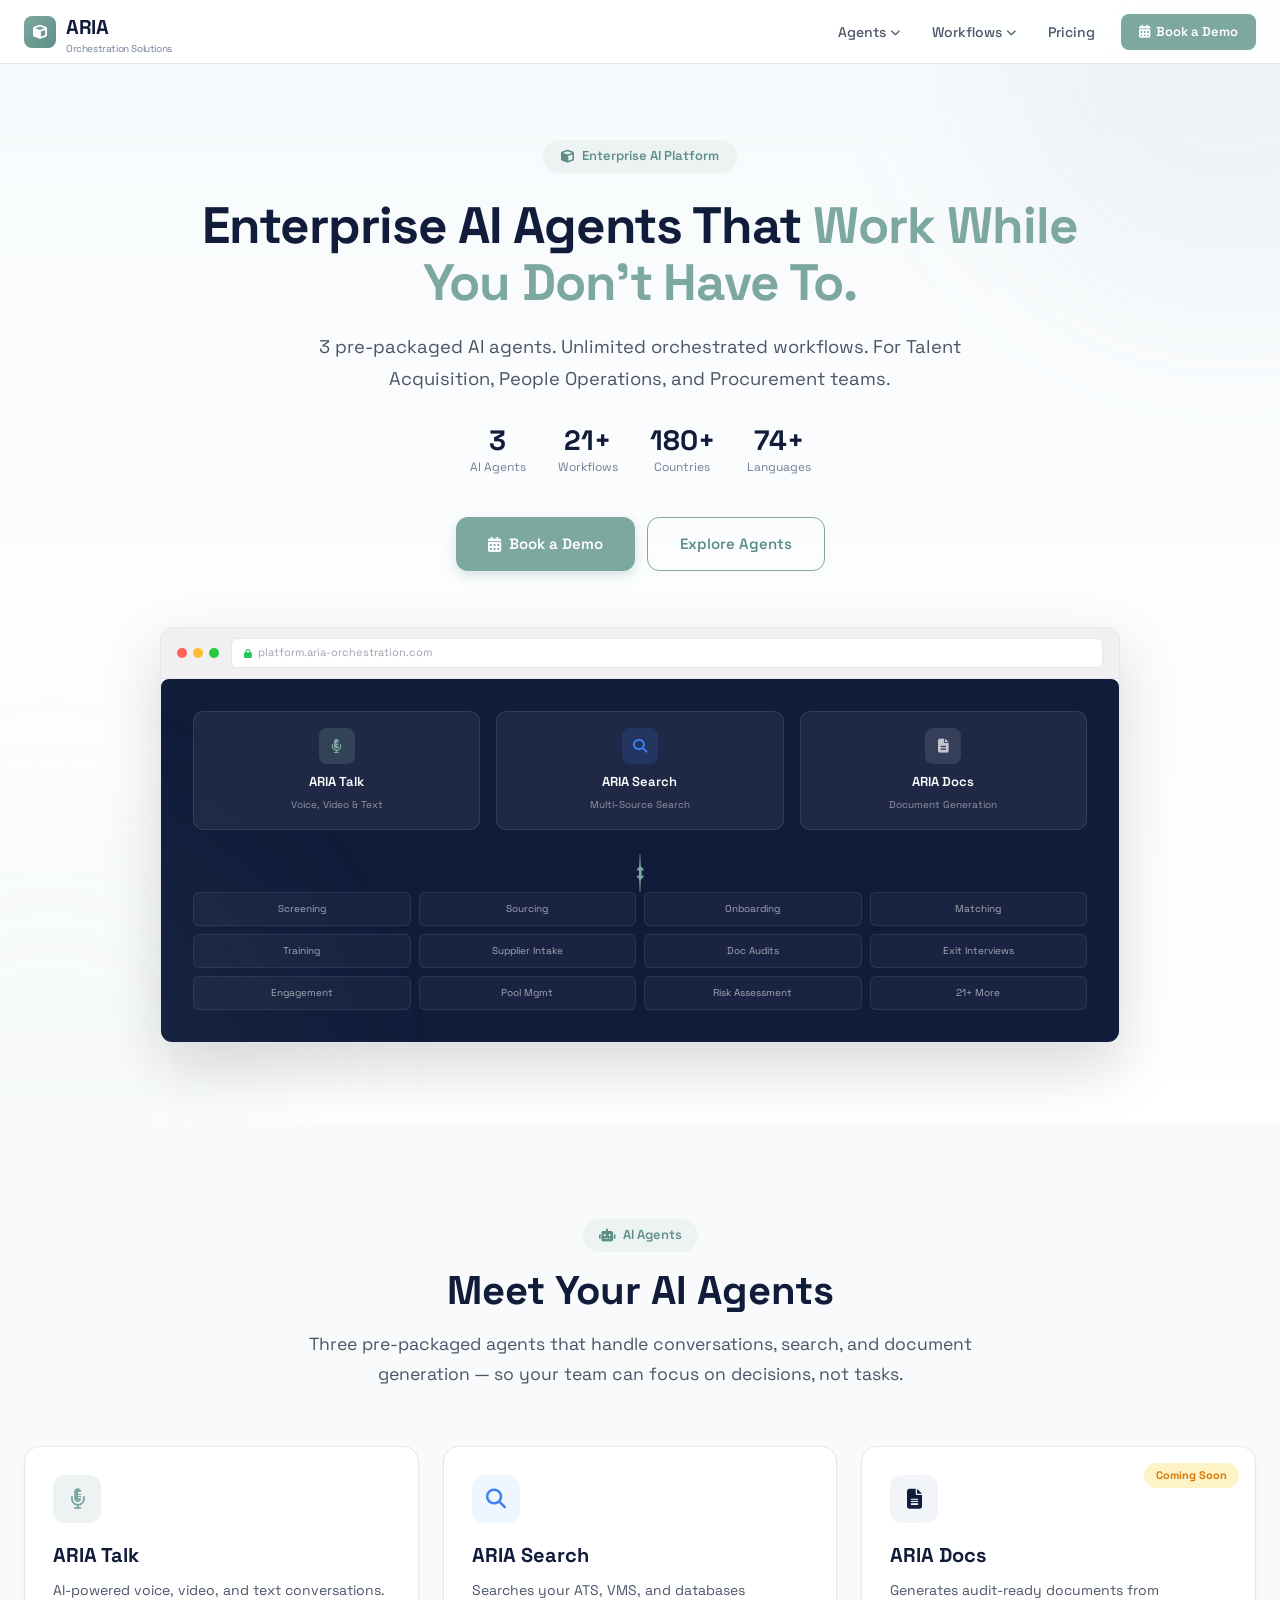
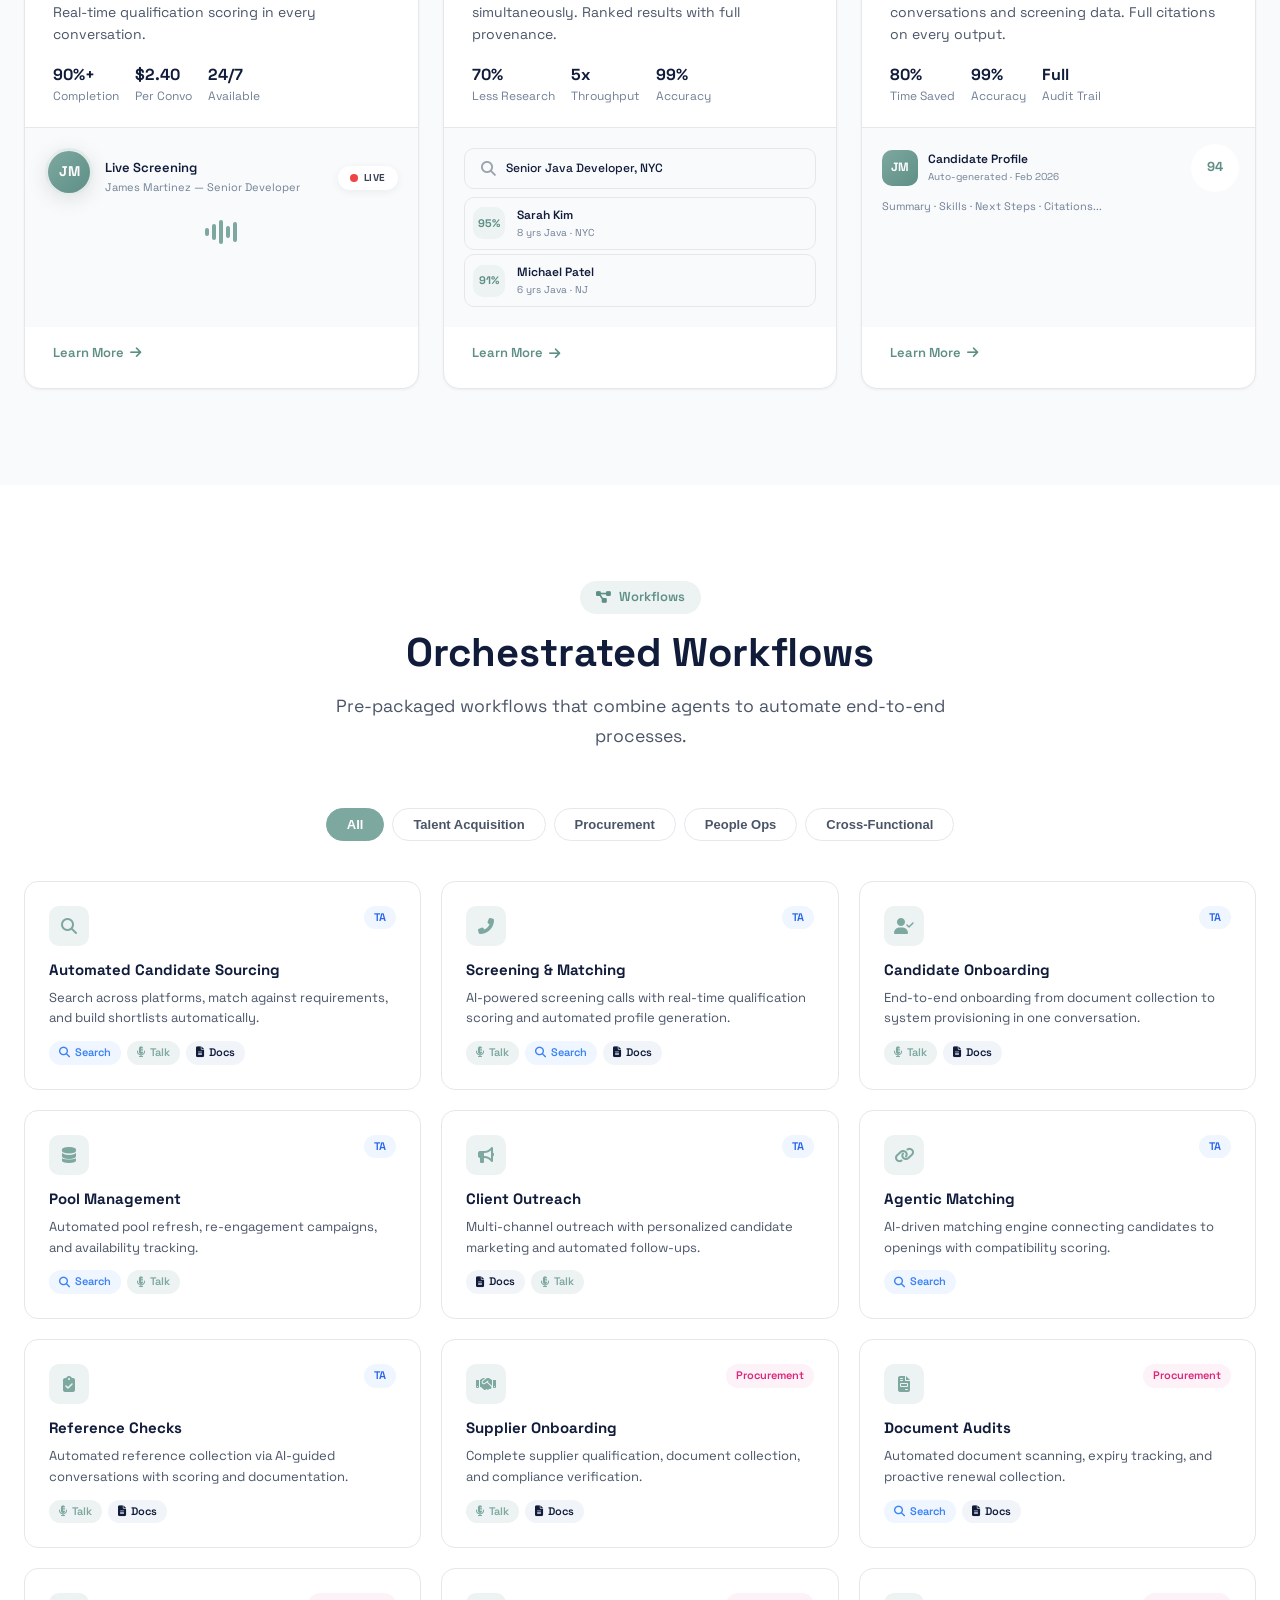
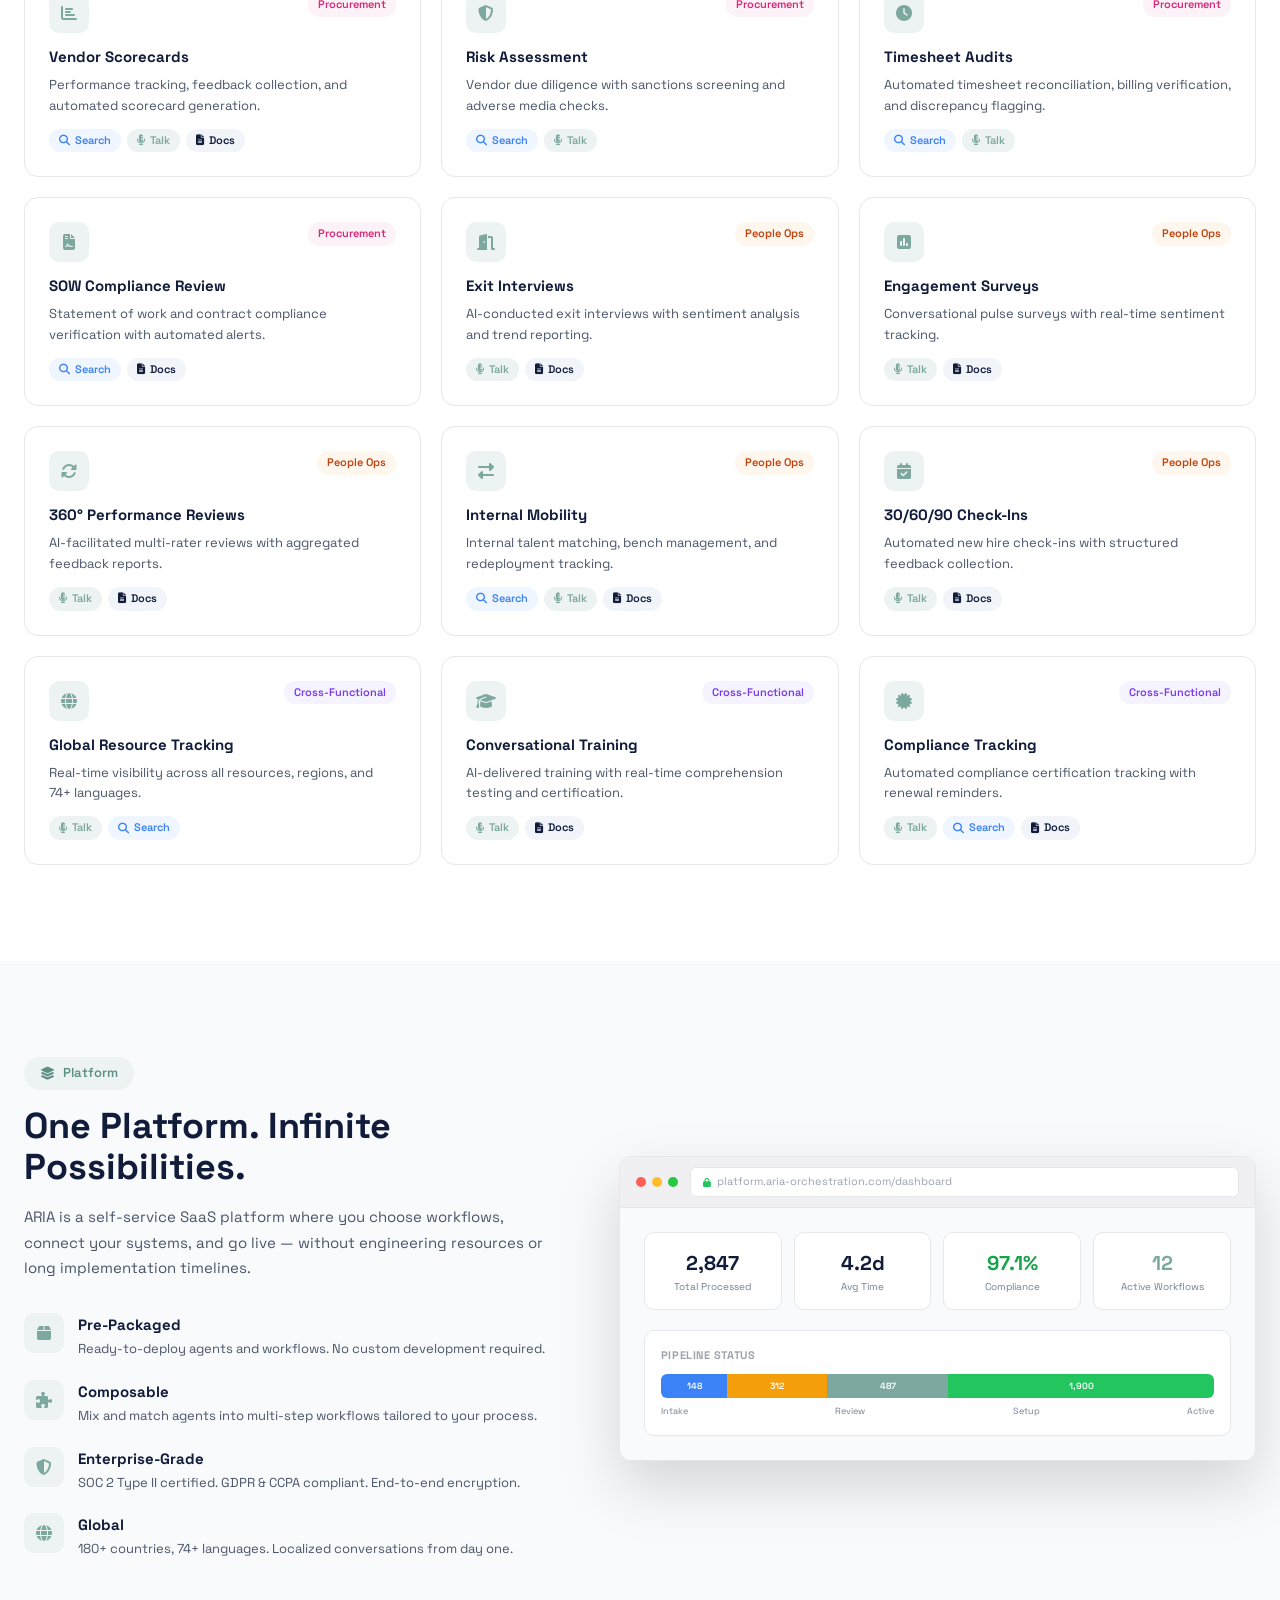
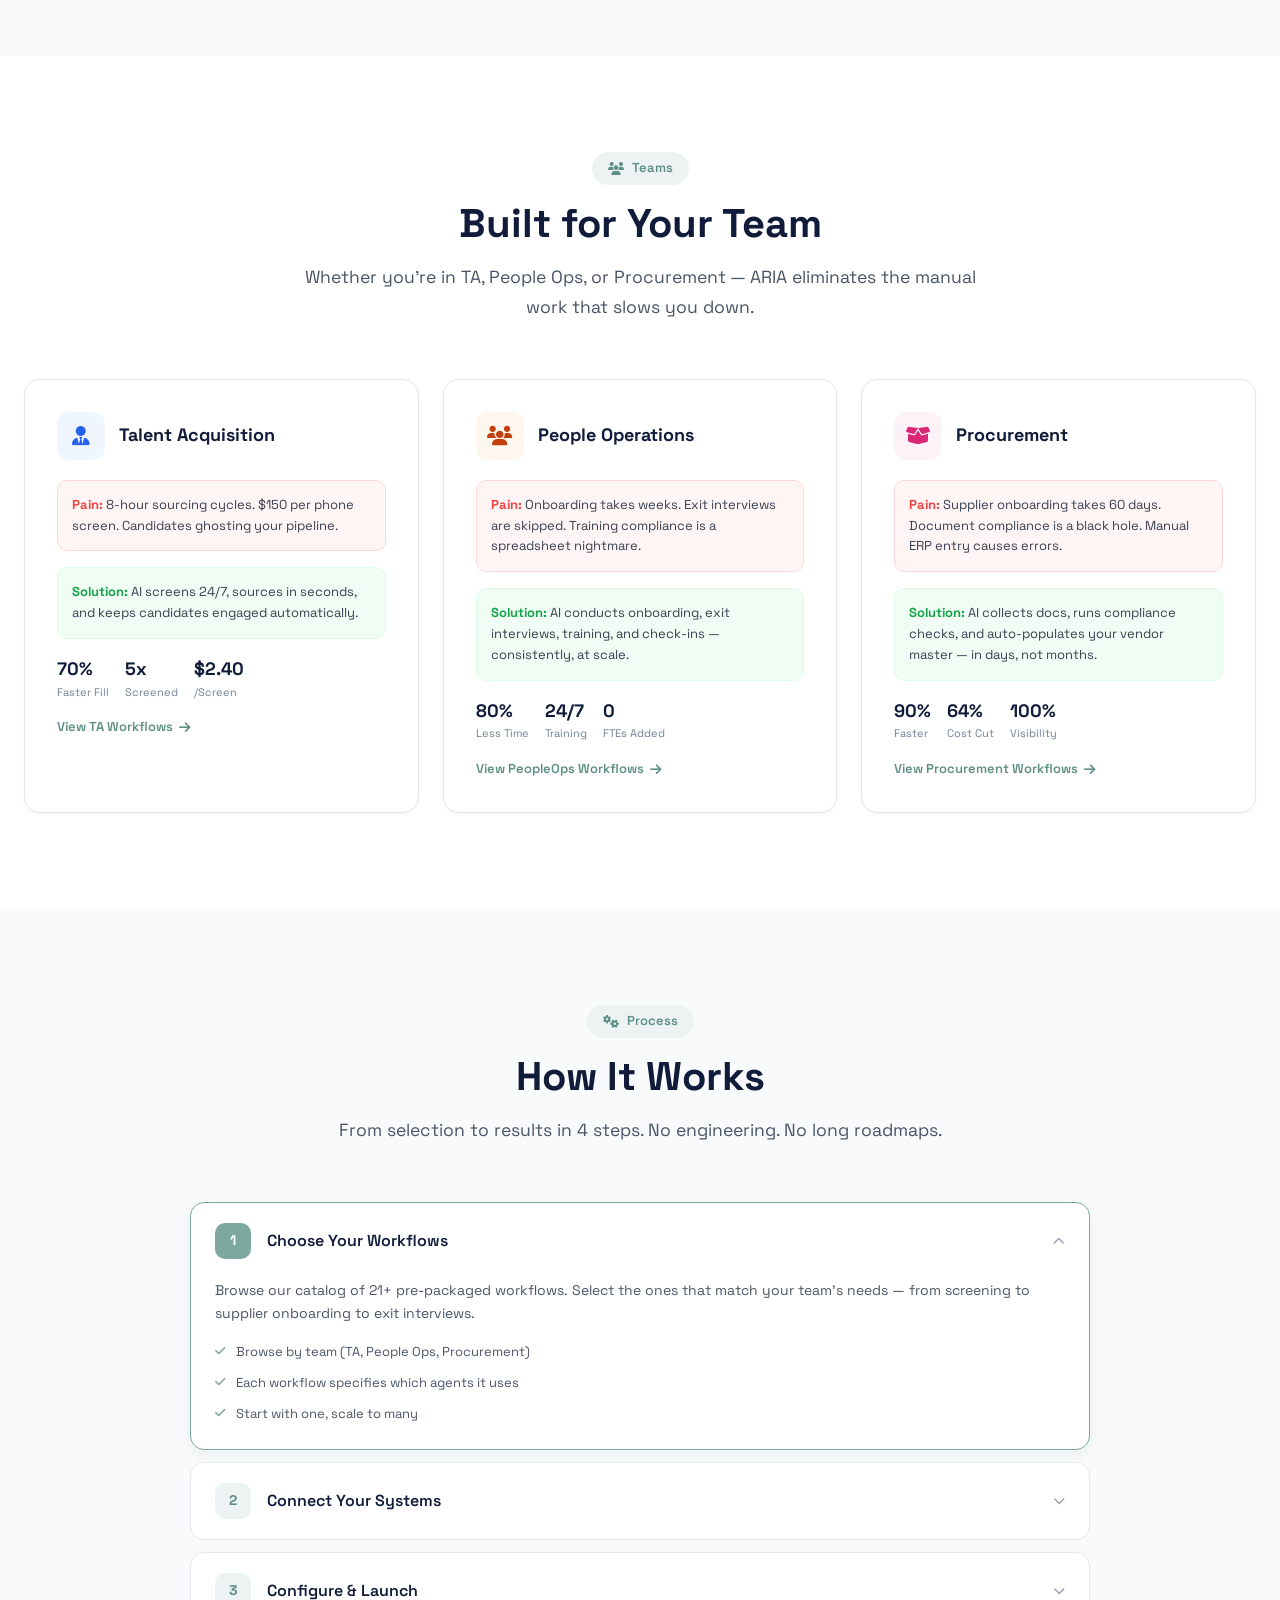
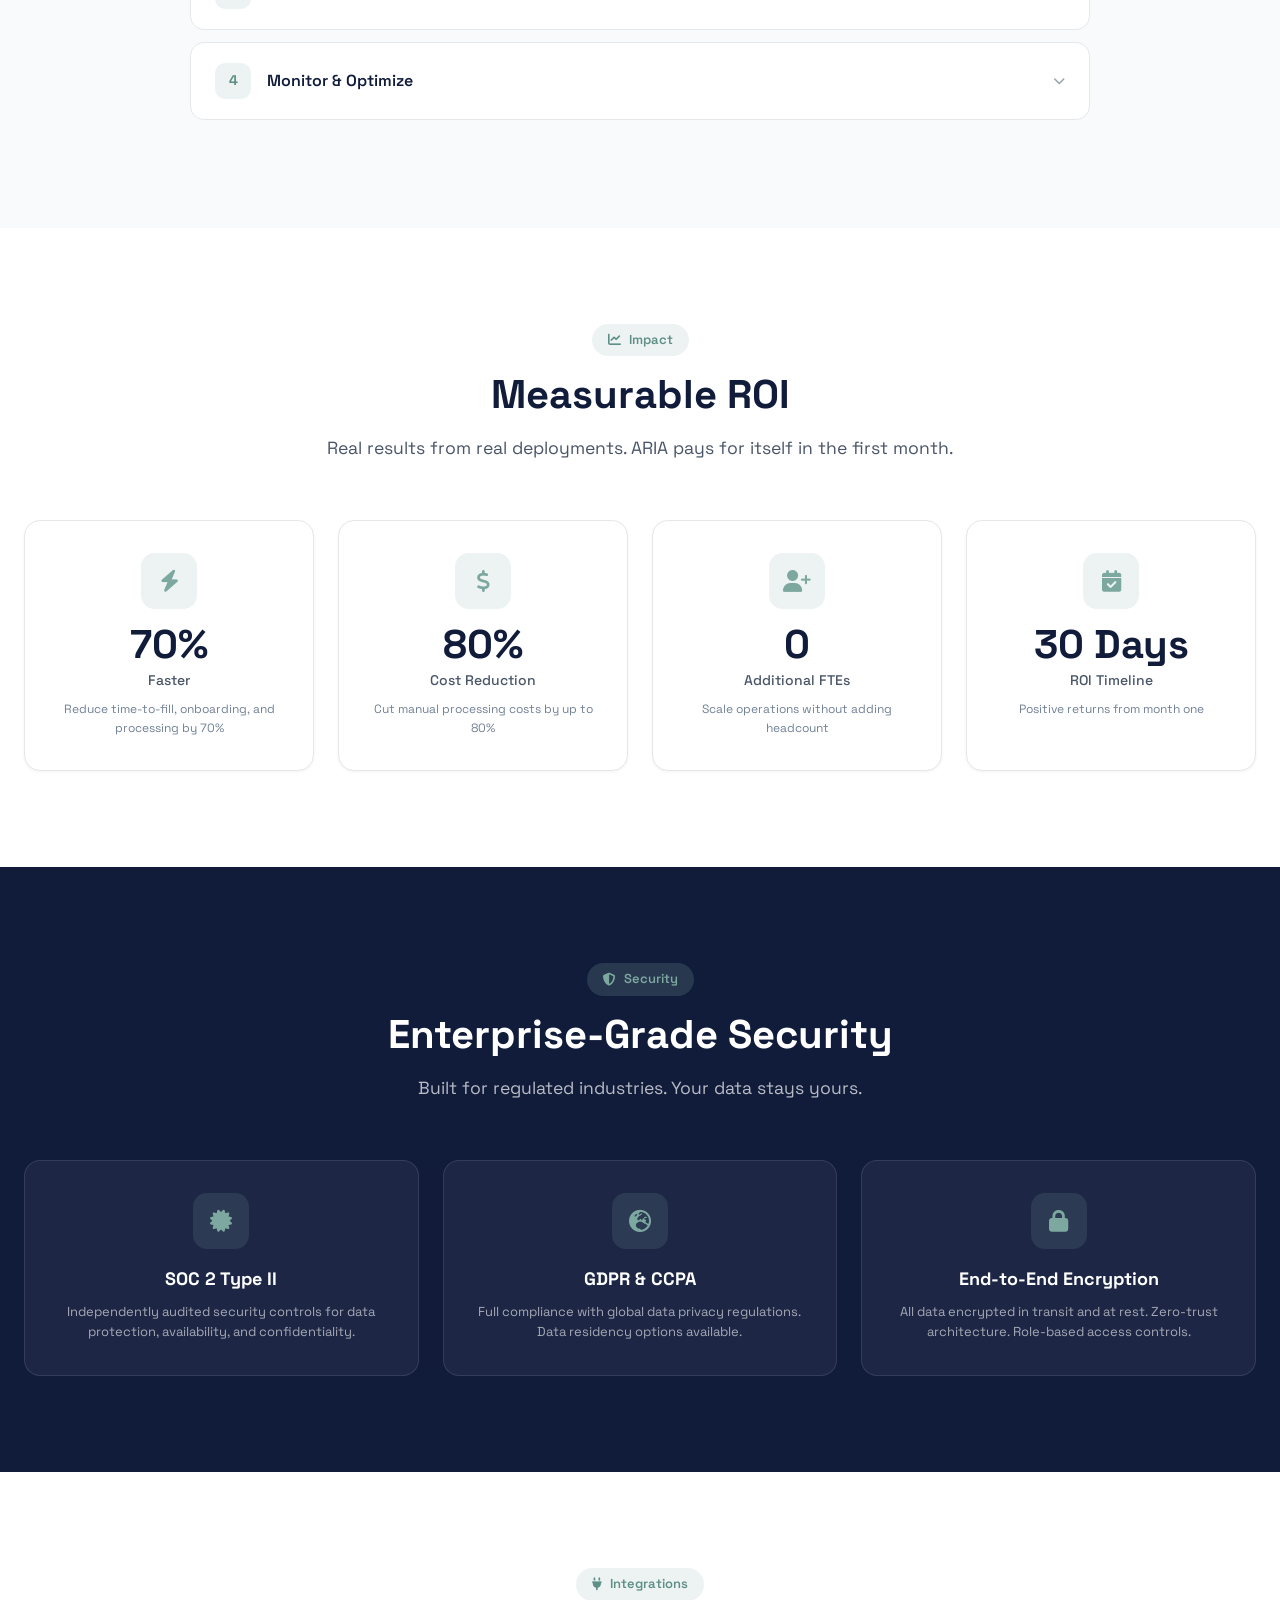
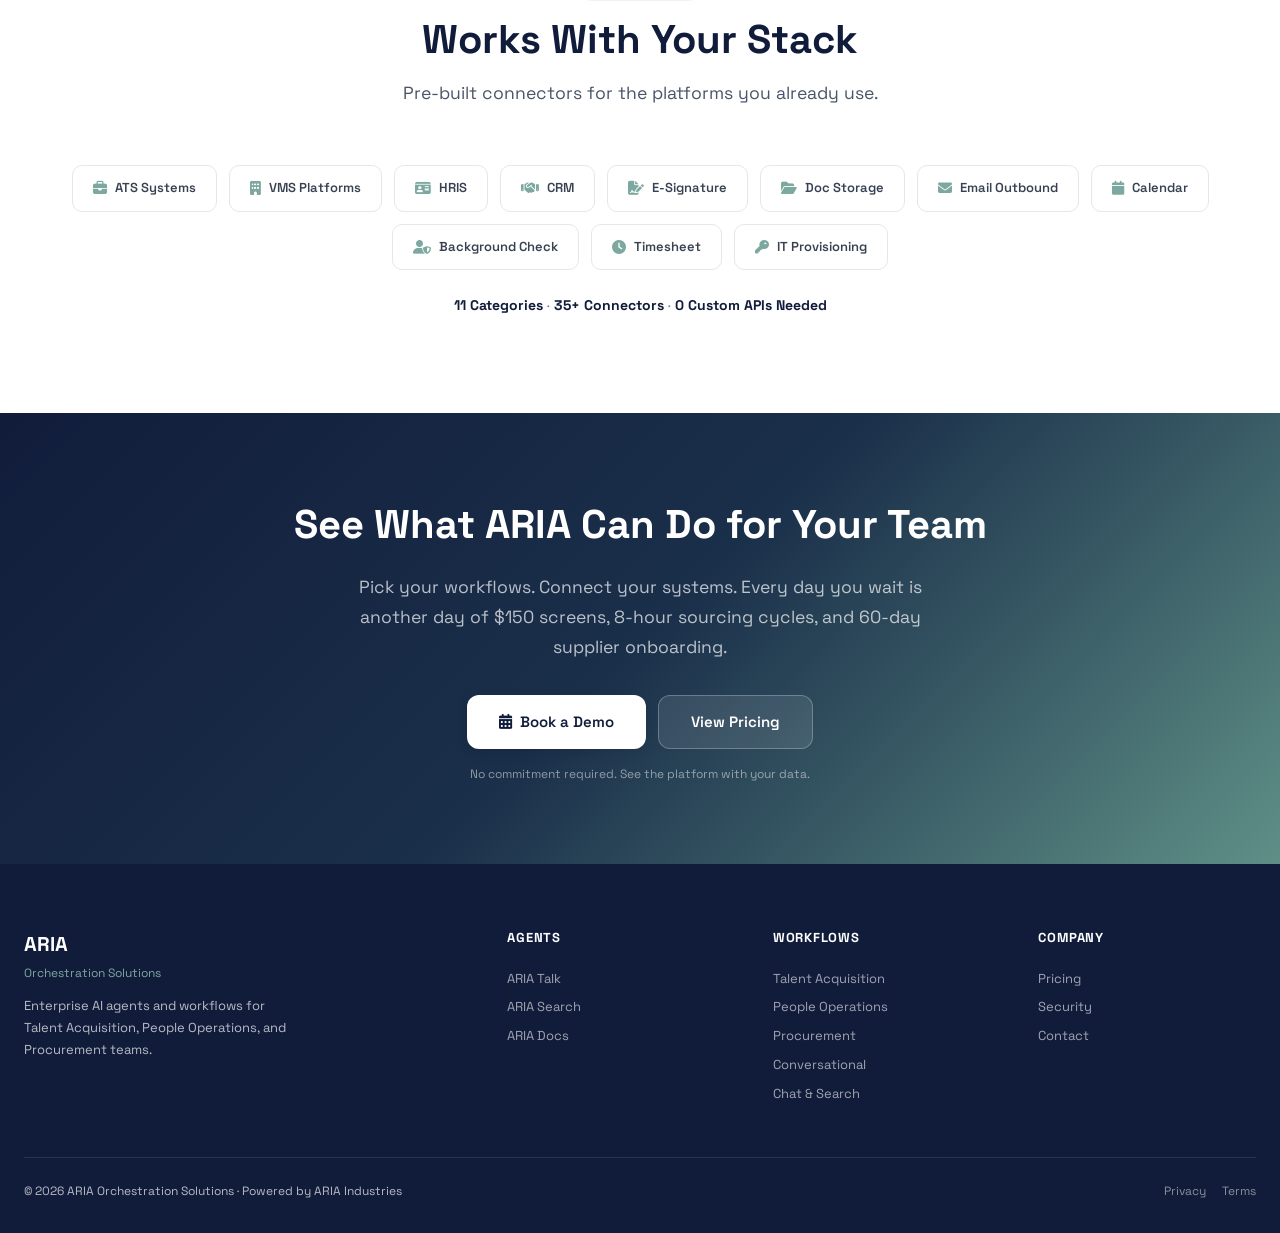
==== index.html @ cc7ac82a "Initial commit: ARIA Orchestration Solutions multi-page landing site 17 pages across main marketing " ====
<!DOCTYPE html>
<html lang="en">
<head>
    <meta charset="UTF-8">
    <meta name="viewport" content="width=device-width, initial-scale=1.0">
    <title>ARIA Orchestration Solutions — Enterprise AI Agents for TA, People Ops & Procurement</title>
    <meta name="description" content="3 pre-packaged AI agents. 21+ orchestrated workflows. For Talent Acquisition, People Operations, and Procurement teams.">
    <link rel="stylesheet" href="css/shared.css">
    <link rel="stylesheet" href="css/marketing.css">
    <link rel="stylesheet" href="https://cdnjs.cloudflare.com/ajax/libs/font-awesome/6.5.1/css/all.min.css">
</head>
<body>

<!-- ============================================================
     NAVIGATION
     ============================================================ -->
<nav class="nav">
    <div class="nav-inner">
        <a href="/" class="nav-brand">
            <div class="nav-brand-icon"><i class="fas fa-cube"></i></div>
            <div>ARIA <span class="nav-brand-sub">Orchestration Solutions</span></div>
        </a>
        <div class="nav-links">
            <div class="nav-dropdown">
                <span class="nav-link">Agents <i class="fas fa-chevron-down chevron"></i></span>
                <div class="dropdown-menu">
                    <div class="dropdown-label">AI Agents</div>
                    <a href="convo/" class="dropdown-item"><i class="fas fa-microphone-alt"></i> ARIA Talk</a>
                    <a href="agents/chat-search.html" class="dropdown-item"><i class="fas fa-search"></i> ARIA Search</a>
                    <a href="agents/document-generation.html" class="dropdown-item"><i class="fas fa-file-alt"></i> ARIA Docs <span class="dropdown-badge coming-soon">Coming Soon</span></a>
                </div>
            </div>
            <div class="nav-dropdown">
                <span class="nav-link">Workflows <i class="fas fa-chevron-down chevron"></i></span>
                <div class="dropdown-menu">
                    <div class="dropdown-label">By Agent</div>
                    <a href="workflows/conversational.html" class="dropdown-item"><i class="fas fa-comments"></i> Conversational</a>
                    <a href="workflows/chat-search.html" class="dropdown-item"><i class="fas fa-search"></i> Chat & Search</a>
                    <div class="dropdown-divider"></div>
                    <div class="dropdown-label">By Team</div>
                    <a href="workflows/talent-acquisition.html" class="dropdown-item"><i class="fas fa-user-tie"></i> Talent Acquisition</a>
                    <a href="workflows/people-operations.html" class="dropdown-item"><i class="fas fa-users"></i> People Operations</a>
                    <a href="workflows/procurement.html" class="dropdown-item"><i class="fas fa-box-open"></i> Procurement</a>
                </div>
            </div>
            <a href="pricing.html" class="nav-link">Pricing</a>
            <a href="#" class="nav-cta"><i class="fas fa-calendar-alt"></i> Book a Demo</a>
        </div>
        <button class="nav-mobile"><i class="fas fa-bars"></i></button>
    </div>
</nav>

<!-- ============================================================
     HERO
     ============================================================ -->
<section class="hero">
    <div class="container">
        <div class="hero-inner fade-in-up">
            <div class="hero-tag"><i class="fas fa-cube"></i> Enterprise AI Platform</div>
            <h1>Enterprise AI Agents That <span class="accent">Work While You Don't Have To.</span></h1>
            <p class="subtitle">3 pre-packaged AI agents. Unlimited orchestrated workflows. For Talent Acquisition, People Operations, and Procurement teams.</p>
            <div class="hero-stats">
                <div class="hero-stat">
                    <div class="hero-stat-val" data-counter data-target="3">3</div>
                    <div class="hero-stat-label">AI Agents</div>
                </div>
                <div class="hero-stat">
                    <div class="hero-stat-val" data-counter data-target="21" data-suffix="+">21+</div>
                    <div class="hero-stat-label">Workflows</div>
                </div>
                <div class="hero-stat">
                    <div class="hero-stat-val" data-counter data-target="180" data-suffix="+">180+</div>
                    <div class="hero-stat-label">Countries</div>
                </div>
                <div class="hero-stat">
                    <div class="hero-stat-val" data-counter data-target="74" data-suffix="+">74+</div>
                    <div class="hero-stat-label">Languages</div>
                </div>
            </div>
            <div class="hero-cta">
                <a href="#" class="btn btn-primary btn-lg"><i class="fas fa-calendar-alt"></i> Book a Demo</a>
                <a href="#agents" class="btn btn-outline btn-lg">Explore Agents</a>
            </div>
        </div>
        <div class="hero-visual fade-in-up delay-2">
            <div class="browser-chrome">
                <div class="browser-bar">
                    <div class="browser-dots"><span></span><span></span><span></span></div>
                    <div class="browser-url"><i class="fas fa-lock"></i> platform.aria-orchestration.com</div>
                </div>
                <div class="browser-body">
                    <div class="arch-diagram">
                        <div class="arch-agents">
                            <div class="arch-agent">
                                <div class="arch-agent-icon" style="background:rgba(125,168,160,0.2);color:var(--aria-green)"><i class="fas fa-microphone-alt"></i></div>
                                <h4>ARIA Talk</h4>
                                <p>Voice, Video & Text</p>
                            </div>
                            <div class="arch-agent">
                                <div class="arch-agent-icon" style="background:rgba(59,130,246,0.15);color:#3B82F6"><i class="fas fa-search"></i></div>
                                <h4>ARIA Search</h4>
                                <p>Multi-Source Search</p>
                            </div>
                            <div class="arch-agent">
                                <div class="arch-agent-icon" style="background:rgba(255,255,255,0.1);color:rgba(255,255,255,0.7)"><i class="fas fa-file-alt"></i></div>
                                <h4>ARIA Docs</h4>
                                <p>Document Generation</p>
                            </div>
                        </div>
                        <div class="arch-connector"><i class="fas fa-arrows-alt-v"></i></div>
                        <div class="arch-workflows">
                            <div class="arch-wf">Screening</div>
                            <div class="arch-wf">Sourcing</div>
                            <div class="arch-wf">Onboarding</div>
                            <div class="arch-wf">Matching</div>
                            <div class="arch-wf">Training</div>
                            <div class="arch-wf">Supplier Intake</div>
                            <div class="arch-wf">Doc Audits</div>
                            <div class="arch-wf">Exit Interviews</div>
                            <div class="arch-wf">Engagement</div>
                            <div class="arch-wf">Pool Mgmt</div>
                            <div class="arch-wf">Risk Assessment</div>
                            <div class="arch-wf">21+ More</div>
                        </div>
                    </div>
                </div>
            </div>
        </div>
    </div>
</section>

<!-- ============================================================
     THREE AGENT CARDS
     ============================================================ -->
<section id="agents" class="section section-gray">
    <div class="container">
        <div class="section-header fade-in-up">
            <div class="section-tag"><i class="fas fa-robot"></i> AI Agents</div>
            <h2 class="section-title">Meet Your AI Agents</h2>
            <p class="section-subtitle">Three pre-packaged agents that handle conversations, search, and document generation — so your team can focus on decisions, not tasks.</p>
        </div>
        <div class="grid-3">
            <!-- ARIA Talk -->
            <div class="agent-card fade-in-up delay-1">
                <div class="agent-card-header">
                    <div class="agent-card-icon" style="background:var(--agent-talk-bg);color:var(--agent-talk)"><i class="fas fa-microphone-alt"></i></div>
                    <h3>ARIA Talk</h3>
                    <p>AI-powered voice, video, and text conversations. Real-time qualification scoring in every conversation.</p>
                    <div class="agent-card-metrics">
                        <div class="agent-metric"><strong>90%+</strong> Completion</div>
                        <div class="agent-metric"><strong>$2.40</strong> Per Convo</div>
                        <div class="agent-metric"><strong>24/7</strong> Available</div>
                    </div>
                </div>
                <div class="agent-card-mockup">
                    <div style="display:flex;align-items:center;gap:12px;margin-bottom:12px">
                        <div class="avatar-circle" style="width:48px;height:48px;font-size:14px">JM</div>
                        <div>
                            <div style="font-size:13px;font-weight:600;color:var(--aria-navy)">Live Screening</div>
                            <div style="font-size:11px;color:var(--gray-500)">James Martinez — Senior Developer</div>
                        </div>
                        <div class="recording-badge" style="position:static;margin-left:auto"><span class="rec-dot"></span> LIVE</div>
                    </div>
                    <div class="waveform" style="justify-content:center">
                        <div class="wave-bar"></div><div class="wave-bar"></div><div class="wave-bar"></div><div class="wave-bar"></div><div class="wave-bar"></div>
                    </div>
                </div>
                <a href="convo/" class="card-link">Learn More <i class="fas fa-arrow-right"></i></a>
            </div>
            <!-- ARIA Search -->
            <div class="agent-card fade-in-up delay-2">
                <div class="agent-card-header">
                    <div class="agent-card-icon" style="background:var(--agent-search-bg);color:var(--agent-search)"><i class="fas fa-search"></i></div>
                    <h3>ARIA Search</h3>
                    <p>Searches your ATS, VMS, and databases simultaneously. Ranked results with full provenance.</p>
                    <div class="agent-card-metrics">
                        <div class="agent-metric"><strong>70%</strong> Less Research</div>
                        <div class="agent-metric"><strong>5x</strong> Throughput</div>
                        <div class="agent-metric"><strong>99%</strong> Accuracy</div>
                    </div>
                </div>
                <div class="agent-card-mockup">
                    <div class="search-bar-mock" style="margin-bottom:8px">
                        <i class="fas fa-search"></i>
                        <span class="query" style="font-size:12px">Senior Java Developer, NYC</span>
                    </div>
                    <div class="search-result" style="padding:8px;margin-bottom:4px">
                        <div class="search-score" style="width:32px;height:32px;min-width:32px;font-size:11px">95%</div>
                        <div><div style="font-size:12px;font-weight:600;color:var(--aria-navy)">Sarah Kim</div><div style="font-size:10px;color:var(--gray-500)">8 yrs Java · NYC</div></div>
                    </div>
                    <div class="search-result" style="padding:8px;margin-bottom:0">
                        <div class="search-score" style="width:32px;height:32px;min-width:32px;font-size:11px">91%</div>
                        <div><div style="font-size:12px;font-weight:600;color:var(--aria-navy)">Michael Patel</div><div style="font-size:10px;color:var(--gray-500)">6 yrs Java · NJ</div></div>
                    </div>
                </div>
                <a href="agents/chat-search.html" class="card-link">Learn More <i class="fas fa-arrow-right"></i></a>
            </div>
            <!-- ARIA Docs -->
            <div class="agent-card fade-in-up delay-3">
                <span class="coming-soon-badge">Coming Soon</span>
                <div class="agent-card-header">
                    <div class="agent-card-icon" style="background:var(--agent-docs-bg);color:var(--agent-docs)"><i class="fas fa-file-alt"></i></div>
                    <h3>ARIA Docs</h3>
                    <p>Generates audit-ready documents from conversations and screening data. Full citations on every output.</p>
                    <div class="agent-card-metrics">
                        <div class="agent-metric"><strong>80%</strong> Time Saved</div>
                        <div class="agent-metric"><strong>99%</strong> Accuracy</div>
                        <div class="agent-metric"><strong>Full</strong> Audit Trail</div>
                    </div>
                </div>
                <div class="agent-card-mockup">
                    <div style="display:flex;align-items:center;gap:10px;margin-bottom:10px">
                        <div class="doc-avatar" style="width:36px;height:36px;font-size:12px">JM</div>
                        <div>
                            <div style="font-size:12px;font-weight:600;color:var(--aria-navy)">Candidate Profile</div>
                            <div style="font-size:10px;color:var(--gray-500)">Auto-generated · Feb 2026</div>
                        </div>
                        <div class="doc-score-circle" style="width:40px;height:40px;font-size:13px;margin-left:auto"><span>94</span></div>
                    </div>
                    <div style="font-size:11px;color:var(--gray-500);line-height:1.6">Summary · Skills · Next Steps · Citations...</div>
                </div>
                <a href="agents/document-generation.html" class="card-link">Learn More <i class="fas fa-arrow-right"></i></a>
            </div>
        </div>
    </div>
</section>

<!-- ============================================================
     WORKFLOW SHOWCASE
     ============================================================ -->
<section class="section">
    <div class="container">
        <div class="section-header fade-in-up">
            <div class="section-tag"><i class="fas fa-project-diagram"></i> Workflows</div>
            <h2 class="section-title">Orchestrated Workflows</h2>
            <p class="section-subtitle">Pre-packaged workflows that combine agents to automate end-to-end processes.</p>
        </div>
        <div class="workflow-tabs fade-in-up">
            <button class="workflow-tab active" data-filter="all">All</button>
            <button class="workflow-tab" data-filter="ta">Talent Acquisition</button>
            <button class="workflow-tab" data-filter="procurement">Procurement</button>
            <button class="workflow-tab" data-filter="peopleops">People Ops</button>
            <button class="workflow-tab" data-filter="cross">Cross-Functional</button>
        </div>
        <div class="workflow-grid">
            <div class="workflow-card fade-in-up" data-team="ta"><div class="workflow-card-top"><div class="workflow-card-icon"><i class="fas fa-search"></i></div><span class="team-badge ta">TA</span></div><h4>Automated Candidate Sourcing</h4><p>Search across platforms, match against requirements, and build shortlists automatically.</p><div class="agent-pills"><span class="agent-pill search"><i class="fas fa-search"></i> Search</span><span class="agent-pill talk"><i class="fas fa-microphone-alt"></i> Talk</span><span class="agent-pill docs"><i class="fas fa-file-alt"></i> Docs</span></div></div>
            <div class="workflow-card fade-in-up" data-team="ta"><div class="workflow-card-top"><div class="workflow-card-icon"><i class="fas fa-phone-alt"></i></div><span class="team-badge ta">TA</span></div><h4>Screening & Matching</h4><p>AI-powered screening calls with real-time qualification scoring and automated profile generation.</p><div class="agent-pills"><span class="agent-pill talk"><i class="fas fa-microphone-alt"></i> Talk</span><span class="agent-pill search"><i class="fas fa-search"></i> Search</span><span class="agent-pill docs"><i class="fas fa-file-alt"></i> Docs</span></div></div>
            <div class="workflow-card fade-in-up" data-team="ta"><div class="workflow-card-top"><div class="workflow-card-icon"><i class="fas fa-user-check"></i></div><span class="team-badge ta">TA</span></div><h4>Candidate Onboarding</h4><p>End-to-end onboarding from document collection to system provisioning in one conversation.</p><div class="agent-pills"><span class="agent-pill talk"><i class="fas fa-microphone-alt"></i> Talk</span><span class="agent-pill docs"><i class="fas fa-file-alt"></i> Docs</span></div></div>
            <div class="workflow-card fade-in-up" data-team="ta"><div class="workflow-card-top"><div class="workflow-card-icon"><i class="fas fa-database"></i></div><span class="team-badge ta">TA</span></div><h4>Pool Management</h4><p>Automated pool refresh, re-engagement campaigns, and availability tracking.</p><div class="agent-pills"><span class="agent-pill search"><i class="fas fa-search"></i> Search</span><span class="agent-pill talk"><i class="fas fa-microphone-alt"></i> Talk</span></div></div>
            <div class="workflow-card fade-in-up" data-team="ta"><div class="workflow-card-top"><div class="workflow-card-icon"><i class="fas fa-bullhorn"></i></div><span class="team-badge ta">TA</span></div><h4>Client Outreach</h4><p>Multi-channel outreach with personalized candidate marketing and automated follow-ups.</p><div class="agent-pills"><span class="agent-pill docs"><i class="fas fa-file-alt"></i> Docs</span><span class="agent-pill talk"><i class="fas fa-microphone-alt"></i> Talk</span></div></div>
            <div class="workflow-card fade-in-up" data-team="ta"><div class="workflow-card-top"><div class="workflow-card-icon"><i class="fas fa-link"></i></div><span class="team-badge ta">TA</span></div><h4>Agentic Matching</h4><p>AI-driven matching engine connecting candidates to openings with compatibility scoring.</p><div class="agent-pills"><span class="agent-pill search"><i class="fas fa-search"></i> Search</span></div></div>
            <div class="workflow-card fade-in-up" data-team="ta"><div class="workflow-card-top"><div class="workflow-card-icon"><i class="fas fa-clipboard-check"></i></div><span class="team-badge ta">TA</span></div><h4>Reference Checks</h4><p>Automated reference collection via AI-guided conversations with scoring and documentation.</p><div class="agent-pills"><span class="agent-pill talk"><i class="fas fa-microphone-alt"></i> Talk</span><span class="agent-pill docs"><i class="fas fa-file-alt"></i> Docs</span></div></div>
            <div class="workflow-card fade-in-up" data-team="procurement"><div class="workflow-card-top"><div class="workflow-card-icon"><i class="fas fa-handshake"></i></div><span class="team-badge procurement">Procurement</span></div><h4>Supplier Onboarding</h4><p>Complete supplier qualification, document collection, and compliance verification.</p><div class="agent-pills"><span class="agent-pill talk"><i class="fas fa-microphone-alt"></i> Talk</span><span class="agent-pill docs"><i class="fas fa-file-alt"></i> Docs</span></div></div>
            <div class="workflow-card fade-in-up" data-team="procurement"><div class="workflow-card-top"><div class="workflow-card-icon"><i class="fas fa-file-invoice"></i></div><span class="team-badge procurement">Procurement</span></div><h4>Document Audits</h4><p>Automated document scanning, expiry tracking, and proactive renewal collection.</p><div class="agent-pills"><span class="agent-pill search"><i class="fas fa-search"></i> Search</span><span class="agent-pill docs"><i class="fas fa-file-alt"></i> Docs</span></div></div>
            <div class="workflow-card fade-in-up" data-team="procurement"><div class="workflow-card-top"><div class="workflow-card-icon"><i class="fas fa-chart-bar"></i></div><span class="team-badge procurement">Procurement</span></div><h4>Vendor Scorecards</h4><p>Performance tracking, feedback collection, and automated scorecard generation.</p><div class="agent-pills"><span class="agent-pill search"><i class="fas fa-search"></i> Search</span><span class="agent-pill talk"><i class="fas fa-microphone-alt"></i> Talk</span><span class="agent-pill docs"><i class="fas fa-file-alt"></i> Docs</span></div></div>
            <div class="workflow-card fade-in-up" data-team="procurement"><div class="workflow-card-top"><div class="workflow-card-icon"><i class="fas fa-shield-alt"></i></div><span class="team-badge procurement">Procurement</span></div><h4>Risk Assessment</h4><p>Vendor due diligence with sanctions screening and adverse media checks.</p><div class="agent-pills"><span class="agent-pill search"><i class="fas fa-search"></i> Search</span><span class="agent-pill talk"><i class="fas fa-microphone-alt"></i> Talk</span></div></div>
            <div class="workflow-card fade-in-up" data-team="procurement"><div class="workflow-card-top"><div class="workflow-card-icon"><i class="fas fa-clock"></i></div><span class="team-badge procurement">Procurement</span></div><h4>Timesheet Audits</h4><p>Automated timesheet reconciliation, billing verification, and discrepancy flagging.</p><div class="agent-pills"><span class="agent-pill search"><i class="fas fa-search"></i> Search</span><span class="agent-pill talk"><i class="fas fa-microphone-alt"></i> Talk</span></div></div>
            <div class="workflow-card fade-in-up" data-team="procurement"><div class="workflow-card-top"><div class="workflow-card-icon"><i class="fas fa-file-contract"></i></div><span class="team-badge procurement">Procurement</span></div><h4>SOW Compliance Review</h4><p>Statement of work and contract compliance verification with automated alerts.</p><div class="agent-pills"><span class="agent-pill search"><i class="fas fa-search"></i> Search</span><span class="agent-pill docs"><i class="fas fa-file-alt"></i> Docs</span></div></div>
            <div class="workflow-card fade-in-up" data-team="peopleops"><div class="workflow-card-top"><div class="workflow-card-icon"><i class="fas fa-door-open"></i></div><span class="team-badge peopleops">People Ops</span></div><h4>Exit Interviews</h4><p>AI-conducted exit interviews with sentiment analysis and trend reporting.</p><div class="agent-pills"><span class="agent-pill talk"><i class="fas fa-microphone-alt"></i> Talk</span><span class="agent-pill docs"><i class="fas fa-file-alt"></i> Docs</span></div></div>
            <div class="workflow-card fade-in-up" data-team="peopleops"><div class="workflow-card-top"><div class="workflow-card-icon"><i class="fas fa-poll"></i></div><span class="team-badge peopleops">People Ops</span></div><h4>Engagement Surveys</h4><p>Conversational pulse surveys with real-time sentiment tracking.</p><div class="agent-pills"><span class="agent-pill talk"><i class="fas fa-microphone-alt"></i> Talk</span><span class="agent-pill docs"><i class="fas fa-file-alt"></i> Docs</span></div></div>
            <div class="workflow-card fade-in-up" data-team="peopleops"><div class="workflow-card-top"><div class="workflow-card-icon"><i class="fas fa-sync-alt"></i></div><span class="team-badge peopleops">People Ops</span></div><h4>360° Performance Reviews</h4><p>AI-facilitated multi-rater reviews with aggregated feedback reports.</p><div class="agent-pills"><span class="agent-pill talk"><i class="fas fa-microphone-alt"></i> Talk</span><span class="agent-pill docs"><i class="fas fa-file-alt"></i> Docs</span></div></div>
            <div class="workflow-card fade-in-up" data-team="peopleops"><div class="workflow-card-top"><div class="workflow-card-icon"><i class="fas fa-exchange-alt"></i></div><span class="team-badge peopleops">People Ops</span></div><h4>Internal Mobility</h4><p>Internal talent matching, bench management, and redeployment tracking.</p><div class="agent-pills"><span class="agent-pill search"><i class="fas fa-search"></i> Search</span><span class="agent-pill talk"><i class="fas fa-microphone-alt"></i> Talk</span><span class="agent-pill docs"><i class="fas fa-file-alt"></i> Docs</span></div></div>
            <div class="workflow-card fade-in-up" data-team="peopleops"><div class="workflow-card-top"><div class="workflow-card-icon"><i class="fas fa-calendar-check"></i></div><span class="team-badge peopleops">People Ops</span></div><h4>30/60/90 Check-Ins</h4><p>Automated new hire check-ins with structured feedback collection.</p><div class="agent-pills"><span class="agent-pill talk"><i class="fas fa-microphone-alt"></i> Talk</span><span class="agent-pill docs"><i class="fas fa-file-alt"></i> Docs</span></div></div>
            <div class="workflow-card fade-in-up" data-team="cross"><div class="workflow-card-top"><div class="workflow-card-icon"><i class="fas fa-globe"></i></div><span class="team-badge cross">Cross-Functional</span></div><h4>Global Resource Tracking</h4><p>Real-time visibility across all resources, regions, and 74+ languages.</p><div class="agent-pills"><span class="agent-pill talk"><i class="fas fa-microphone-alt"></i> Talk</span><span class="agent-pill search"><i class="fas fa-search"></i> Search</span></div></div>
            <div class="workflow-card fade-in-up" data-team="cross"><div class="workflow-card-top"><div class="workflow-card-icon"><i class="fas fa-graduation-cap"></i></div><span class="team-badge cross">Cross-Functional</span></div><h4>Conversational Training</h4><p>AI-delivered training with real-time comprehension testing and certification.</p><div class="agent-pills"><span class="agent-pill talk"><i class="fas fa-microphone-alt"></i> Talk</span><span class="agent-pill docs"><i class="fas fa-file-alt"></i> Docs</span></div></div>
            <div class="workflow-card fade-in-up" data-team="cross"><div class="workflow-card-top"><div class="workflow-card-icon"><i class="fas fa-certificate"></i></div><span class="team-badge cross">Cross-Functional</span></div><h4>Compliance Tracking</h4><p>Automated compliance certification tracking with renewal reminders.</p><div class="agent-pills"><span class="agent-pill talk"><i class="fas fa-microphone-alt"></i> Talk</span><span class="agent-pill search"><i class="fas fa-search"></i> Search</span><span class="agent-pill docs"><i class="fas fa-file-alt"></i> Docs</span></div></div>
        </div>
    </div>
</section>

<!-- ============================================================
     PLATFORM OVERVIEW
     ============================================================ -->
<section class="section section-gray">
    <div class="container">
        <div class="platform-split">
            <div class="platform-text fade-in-up">
                <div class="section-tag"><i class="fas fa-layer-group"></i> Platform</div>
                <h2>One Platform. Infinite Possibilities.</h2>
                <p>ARIA is a self-service SaaS platform where you choose workflows, connect your systems, and go live — without engineering resources or long implementation timelines.</p>
                <div class="platform-bullets">
                    <div class="platform-bullet"><div class="platform-bullet-icon"><i class="fas fa-box"></i></div><div><h4>Pre-Packaged</h4><p>Ready-to-deploy agents and workflows. No custom development required.</p></div></div>
                    <div class="platform-bullet"><div class="platform-bullet-icon"><i class="fas fa-puzzle-piece"></i></div><div><h4>Composable</h4><p>Mix and match agents into multi-step workflows tailored to your process.</p></div></div>
                    <div class="platform-bullet"><div class="platform-bullet-icon"><i class="fas fa-shield-alt"></i></div><div><h4>Enterprise-Grade</h4><p>SOC 2 Type II certified. GDPR & CCPA compliant. End-to-end encryption.</p></div></div>
                    <div class="platform-bullet"><div class="platform-bullet-icon"><i class="fas fa-globe"></i></div><div><h4>Global</h4><p>180+ countries, 74+ languages. Localized conversations from day one.</p></div></div>
                </div>
            </div>
            <div class="fade-in-up delay-2">
                <div class="browser-chrome">
                    <div class="browser-bar"><div class="browser-dots"><span></span><span></span><span></span></div><div class="browser-url"><i class="fas fa-lock"></i> platform.aria-orchestration.com/dashboard</div></div>
                    <div class="browser-body" style="padding:24px;background:var(--gray-50)">
                        <div style="display:grid;grid-template-columns:repeat(4,1fr);gap:12px;margin-bottom:20px">
                            <div style="background:white;border-radius:10px;padding:14px;border:1px solid var(--gray-200);text-align:center"><div style="font-size:20px;font-weight:700;color:var(--aria-navy)">2,847</div><div style="font-size:10px;color:var(--gray-500)">Total Processed</div></div>
                            <div style="background:white;border-radius:10px;padding:14px;border:1px solid var(--gray-200);text-align:center"><div style="font-size:20px;font-weight:700;color:var(--aria-navy)">4.2d</div><div style="font-size:10px;color:var(--gray-500)">Avg Time</div></div>
                            <div style="background:white;border-radius:10px;padding:14px;border:1px solid var(--gray-200);text-align:center"><div style="font-size:20px;font-weight:700;color:var(--green-600)">97.1%</div><div style="font-size:10px;color:var(--gray-500)">Compliance</div></div>
                            <div style="background:white;border-radius:10px;padding:14px;border:1px solid var(--gray-200);text-align:center"><div style="font-size:20px;font-weight:700;color:var(--aria-green)">12</div><div style="font-size:10px;color:var(--gray-500)">Active Workflows</div></div>
                        </div>
                        <div style="background:white;border-radius:10px;padding:16px;border:1px solid var(--gray-200)">
                            <div style="font-size:11px;font-weight:700;color:var(--gray-400);text-transform:uppercase;letter-spacing:0.05em;margin-bottom:10px">Pipeline Status</div>
                            <div style="display:flex;border-radius:6px;overflow:hidden;height:24px" class="animate-bars">
                                <div data-width="12%" style="background:#3B82F6;width:0;transition:width 1s ease-out;display:flex;align-items:center;justify-content:center;font-size:9px;color:white;font-weight:600">148</div>
                                <div data-width="18%" style="background:var(--amber-500);width:0;transition:width 1s ease-out;display:flex;align-items:center;justify-content:center;font-size:9px;color:white;font-weight:600">312</div>
                                <div data-width="22%" style="background:var(--aria-green);width:0;transition:width 1s ease-out;display:flex;align-items:center;justify-content:center;font-size:9px;color:white;font-weight:600">487</div>
                                <div data-width="48%" style="background:var(--green-500);width:0;transition:width 1s ease-out;display:flex;align-items:center;justify-content:center;font-size:9px;color:white;font-weight:600">1,900</div>
                            </div>
                            <div style="display:flex;justify-content:space-between;margin-top:6px;font-size:9px;color:var(--gray-500)"><span>Intake</span><span>Review</span><span>Setup</span><span>Active</span></div>
                        </div>
                    </div>
                </div>
            </div>
        </div>
    </div>
</section>

<!-- ============================================================
     BUILT FOR YOUR TEAM
     ============================================================ -->
<section class="section">
    <div class="container">
        <div class="section-header fade-in-up">
            <div class="section-tag"><i class="fas fa-users"></i> Teams</div>
            <h2 class="section-title">Built for Your Team</h2>
            <p class="section-subtitle">Whether you're in TA, People Ops, or Procurement — ARIA eliminates the manual work that slows you down.</p>
        </div>
        <div class="persona-cards">
            <div class="persona-card fade-in-up delay-1">
                <div class="persona-card-header"><div class="persona-card-icon" style="background:var(--badge-ta-bg);color:var(--badge-ta)"><i class="fas fa-user-tie"></i></div><h3>Talent Acquisition</h3></div>
                <div class="pain"><strong>Pain:</strong> 8-hour sourcing cycles. $150 per phone screen. Candidates ghosting your pipeline.</div>
                <div class="solution"><strong>Solution:</strong> AI screens 24/7, sources in seconds, and keeps candidates engaged automatically.</div>
                <div class="persona-card-metrics"><div class="persona-metric"><strong>70%</strong> Faster Fill</div><div class="persona-metric"><strong>5x</strong> Screened</div><div class="persona-metric"><strong>$2.40</strong> /Screen</div></div>
                <a href="workflows/talent-acquisition.html" class="card-link mt-16">View TA Workflows <i class="fas fa-arrow-right"></i></a>
            </div>
            <div class="persona-card fade-in-up delay-2">
                <div class="persona-card-header"><div class="persona-card-icon" style="background:var(--badge-peopleops-bg);color:var(--badge-peopleops)"><i class="fas fa-users"></i></div><h3>People Operations</h3></div>
                <div class="pain"><strong>Pain:</strong> Onboarding takes weeks. Exit interviews are skipped. Training compliance is a spreadsheet nightmare.</div>
                <div class="solution"><strong>Solution:</strong> AI conducts onboarding, exit interviews, training, and check-ins — consistently, at scale.</div>
                <div class="persona-card-metrics"><div class="persona-metric"><strong>80%</strong> Less Time</div><div class="persona-metric"><strong>24/7</strong> Training</div><div class="persona-metric"><strong>0</strong> FTEs Added</div></div>
                <a href="workflows/people-operations.html" class="card-link mt-16">View PeopleOps Workflows <i class="fas fa-arrow-right"></i></a>
            </div>
            <div class="persona-card fade-in-up delay-3">
                <div class="persona-card-header"><div class="persona-card-icon" style="background:var(--badge-procurement-bg);color:var(--badge-procurement)"><i class="fas fa-box-open"></i></div><h3>Procurement</h3></div>
                <div class="pain"><strong>Pain:</strong> Supplier onboarding takes 60 days. Document compliance is a black hole. Manual ERP entry causes errors.</div>
                <div class="solution"><strong>Solution:</strong> AI collects docs, runs compliance checks, and auto-populates your vendor master — in days, not months.</div>
                <div class="persona-card-metrics"><div class="persona-metric"><strong>90%</strong> Faster</div><div class="persona-metric"><strong>64%</strong> Cost Cut</div><div class="persona-metric"><strong>100%</strong> Visibility</div></div>
                <a href="workflows/procurement.html" class="card-link mt-16">View Procurement Workflows <i class="fas fa-arrow-right"></i></a>
            </div>
        </div>
    </div>
</section>

<!-- ============================================================
     HOW IT WORKS
     ============================================================ -->
<section class="section section-gray">
    <div class="container">
        <div class="section-header fade-in-up">
            <div class="section-tag"><i class="fas fa-cogs"></i> Process</div>
            <h2 class="section-title">How It Works</h2>
            <p class="section-subtitle">From selection to results in 4 steps. No engineering. No long roadmaps.</p>
        </div>
        <div class="steps-accordion fade-in-up">
            <div class="step-item active">
                <div class="step-header"><div class="step-number">1</div><h3>Choose Your Workflows</h3><i class="fas fa-chevron-down step-toggle"></i></div>
                <div class="step-body"><p>Browse our catalog of 21+ pre-packaged workflows. Select the ones that match your team's needs — from screening to supplier onboarding to exit interviews.</p><div class="step-features"><div class="step-feature"><i class="fas fa-check"></i> Browse by team (TA, People Ops, Procurement)</div><div class="step-feature"><i class="fas fa-check"></i> Each workflow specifies which agents it uses</div><div class="step-feature"><i class="fas fa-check"></i> Start with one, scale to many</div></div></div>
            </div>
            <div class="step-item">
                <div class="step-header"><div class="step-number">2</div><h3>Connect Your Systems</h3><i class="fas fa-chevron-down step-toggle"></i></div>
                <div class="step-body"><p>Connect ARIA to your ATS, VMS, HRIS, CRM, or other systems using our pre-built connectors. No custom API work required.</p><div class="step-features"><div class="step-feature"><i class="fas fa-check"></i> 35+ pre-built connectors (Bullhorn, Workday, Salesforce, etc.)</div><div class="step-feature"><i class="fas fa-check"></i> OAuth, API key, or webhook integration</div><div class="step-feature"><i class="fas fa-check"></i> Works alongside your existing systems</div></div></div>
            </div>
            <div class="step-item">
                <div class="step-header"><div class="step-number">3</div><h3>Configure & Launch</h3><i class="fas fa-chevron-down step-toggle"></i></div>
                <div class="step-body"><p>Customize conversation scripts, scoring rubrics, and escalation rules. Go live — typically within 2 weeks.</p><div class="step-features"><div class="step-feature"><i class="fas fa-check"></i> Configurable conversation flows and scoring</div><div class="step-feature"><i class="fas fa-check"></i> Set escalation rules and SLAs</div><div class="step-feature"><i class="fas fa-check"></i> Live in 14 days, not months</div></div></div>
            </div>
            <div class="step-item">
                <div class="step-header"><div class="step-number">4</div><h3>Monitor & Optimize</h3><i class="fas fa-chevron-down step-toggle"></i></div>
                <div class="step-body"><p>Track performance from a single dashboard. Measure completion rates, quality scores, and ROI in real time.</p><div class="step-features"><div class="step-feature"><i class="fas fa-check"></i> Real-time dashboards and analytics</div><div class="step-feature"><i class="fas fa-check"></i> Quality scoring and trend analysis</div><div class="step-feature"><i class="fas fa-check"></i> Continuous optimization recommendations</div></div></div>
            </div>
        </div>
    </div>
</section>

<!-- ============================================================
     ROI METRICS
     ============================================================ -->
<section class="section">
    <div class="container">
        <div class="section-header fade-in-up">
            <div class="section-tag"><i class="fas fa-chart-line"></i> Impact</div>
            <h2 class="section-title">Measurable ROI</h2>
            <p class="section-subtitle">Real results from real deployments. ARIA pays for itself in the first month.</p>
        </div>
        <div class="stat-cards fade-in-up">
            <div class="stat-card"><div class="stat-card-icon"><i class="fas fa-bolt"></i></div><div class="stat-card-val" data-counter data-target="70" data-suffix="%">0</div><div class="stat-card-label">Faster</div><div class="stat-card-desc">Reduce time-to-fill, onboarding, and processing by 70%</div></div>
            <div class="stat-card"><div class="stat-card-icon"><i class="fas fa-dollar-sign"></i></div><div class="stat-card-val" data-counter data-target="80" data-suffix="%">0</div><div class="stat-card-label">Cost Reduction</div><div class="stat-card-desc">Cut manual processing costs by up to 80%</div></div>
            <div class="stat-card"><div class="stat-card-icon"><i class="fas fa-user-plus"></i></div><div class="stat-card-val">0</div><div class="stat-card-label">Additional FTEs</div><div class="stat-card-desc">Scale operations without adding headcount</div></div>
            <div class="stat-card"><div class="stat-card-icon"><i class="fas fa-calendar-check"></i></div><div class="stat-card-val" data-counter data-target="30" data-suffix=" Days">0</div><div class="stat-card-label">ROI Timeline</div><div class="stat-card-desc">Positive returns from month one</div></div>
        </div>
    </div>
</section>

<!-- ============================================================
     ENTERPRISE SECURITY
     ============================================================ -->
<section class="section section-dark">
    <div class="container">
        <div class="section-header fade-in-up">
            <div class="section-tag"><i class="fas fa-shield-alt"></i> Security</div>
            <h2 class="section-title">Enterprise-Grade Security</h2>
            <p class="section-subtitle">Built for regulated industries. Your data stays yours.</p>
        </div>
        <div class="security-grid fade-in-up">
            <div class="security-card"><div class="security-card-icon"><i class="fas fa-certificate"></i></div><h3>SOC 2 Type II</h3><p>Independently audited security controls for data protection, availability, and confidentiality.</p></div>
            <div class="security-card"><div class="security-card-icon"><i class="fas fa-globe-europe"></i></div><h3>GDPR & CCPA</h3><p>Full compliance with global data privacy regulations. Data residency options available.</p></div>
            <div class="security-card"><div class="security-card-icon"><i class="fas fa-lock"></i></div><h3>End-to-End Encryption</h3><p>All data encrypted in transit and at rest. Zero-trust architecture. Role-based access controls.</p></div>
        </div>
    </div>
</section>

<!-- ============================================================
     INTEGRATIONS
     ============================================================ -->
<section class="section">
    <div class="container">
        <div class="section-header fade-in-up">
            <div class="section-tag"><i class="fas fa-plug"></i> Integrations</div>
            <h2 class="section-title">Works With Your Stack</h2>
            <p class="section-subtitle">Pre-built connectors for the platforms you already use.</p>
        </div>
        <div class="integrations-strip fade-in-up">
            <div class="integration-cat"><i class="fas fa-briefcase"></i> ATS Systems</div>
            <div class="integration-cat"><i class="fas fa-building"></i> VMS Platforms</div>
            <div class="integration-cat"><i class="fas fa-id-card"></i> HRIS</div>
            <div class="integration-cat"><i class="fas fa-handshake"></i> CRM</div>
            <div class="integration-cat"><i class="fas fa-file-signature"></i> E-Signature</div>
            <div class="integration-cat"><i class="fas fa-folder-open"></i> Doc Storage</div>
            <div class="integration-cat"><i class="fas fa-envelope"></i> Email Outbound</div>
            <div class="integration-cat"><i class="fas fa-calendar"></i> Calendar</div>
            <div class="integration-cat"><i class="fas fa-user-shield"></i> Background Check</div>
            <div class="integration-cat"><i class="fas fa-clock"></i> Timesheet</div>
            <div class="integration-cat"><i class="fas fa-key"></i> IT Provisioning</div>
        </div>
        <div class="integration-summary fade-in-up"><strong>11 Categories</strong> · <strong>35+ Connectors</strong> · <strong>0 Custom APIs Needed</strong></div>
    </div>
</section>

<!-- ============================================================
     CTA
     ============================================================ -->
<section class="cta-section">
    <div class="container fade-in-up">
        <h2>See What ARIA Can Do for Your Team</h2>
        <p>Pick your workflows. Connect your systems. Every day you wait is another day of $150 screens, 8-hour sourcing cycles, and 60-day supplier onboarding.</p>
        <div class="btn-group"><a href="#" class="btn btn-white btn-lg"><i class="fas fa-calendar-alt"></i> Book a Demo</a><a href="pricing.html" class="btn btn-ghost btn-lg">View Pricing</a></div>
        <div class="cta-sub">No commitment required. See the platform with your data.</div>
    </div>
</section>

<!-- ============================================================
     FOOTER
     ============================================================ -->
<footer class="footer">
    <div class="container">
        <div class="footer-grid">
            <div class="footer-brand">
                <div class="footer-brand-name">ARIA</div>
                <div class="footer-brand-sub">Orchestration Solutions</div>
                <p>Enterprise AI agents and workflows for Talent Acquisition, People Operations, and Procurement teams.</p>
            </div>
            <div class="footer-col"><h4>Agents</h4><a href="convo/">ARIA Talk</a><a href="agents/chat-search.html">ARIA Search</a><a href="agents/document-generation.html">ARIA Docs</a></div>
            <div class="footer-col"><h4>Workflows</h4><a href="workflows/talent-acquisition.html">Talent Acquisition</a><a href="workflows/people-operations.html">People Operations</a><a href="workflows/procurement.html">Procurement</a><a href="workflows/conversational.html">Conversational</a><a href="workflows/chat-search.html">Chat & Search</a></div>
            <div class="footer-col"><h4>Company</h4><a href="pricing.html">Pricing</a><a href="#">Security</a><a href="#">Contact</a></div>
        </div>
        <div class="footer-bottom">
            <span>&copy; 2026 ARIA Orchestration Solutions &middot; Powered by ARIA Industries</span>
            <div><a href="#">Privacy</a><a href="#">Terms</a></div>
        </div>
    </div>
</footer>

<script src="js/shared.js"></script>
<script src="js/animations.js"></script>
</body>
</html>
---- css/shared.css ----
/* ============================================================
   ARIA Orchestration Solutions — Shared Design System
   ============================================================ */

/* --- Google Font --- */
@import url('https://fonts.googleapis.com/css2?family=Space+Grotesk:wght@300;400;500;600;700&display=swap');

/* --- Design Tokens --- */
:root {
    /* Brand */
    --aria-navy: #111C3B;
    --aria-green: #7DA8A0;
    --aria-green-dark: #5E8F86;
    --aria-light-green: #EDF3F2;
    --aria-green-50: #F0F7F5;

    /* Gray scale */
    --gray-50: #F9FAFB;
    --gray-100: #F7FAFC;
    --gray-200: #E5E7EB;
    --gray-300: #CBD5E0;
    --gray-400: #9CA3AF;
    --gray-500: #718096;
    --gray-600: #4A5568;
    --gray-700: #374151;
    --gray-800: #1A1F2E;
    --gray-900: #111827;

    /* Semantic */
    --green-50: #F0FDF4;
    --green-100: #DCFCE7;
    --green-400: #4ADE80;
    --green-500: #22C55E;
    --green-600: #16A34A;
    --amber-50: #FFFBEB;
    --amber-100: #FEF3C7;
    --amber-400: #FBBF24;
    --amber-500: #F59E0B;
    --amber-600: #D97706;
    --red-500: #EF4444;

    /* Badge colors */
    --badge-ta: #2563EB;
    --badge-ta-bg: #EFF6FF;
    --badge-procurement: #DB2777;
    --badge-procurement-bg: #FDF2F8;
    --badge-cross: #7C3AED;
    --badge-cross-bg: #F5F3FF;
    --badge-peopleops: #C2410C;
    --badge-peopleops-bg: #FFF7ED;

    /* Agent colors */
    --agent-talk: #7DA8A0;
    --agent-talk-bg: #EDF3F2;
    --agent-search: #3B82F6;
    --agent-search-bg: #EFF6FF;
    --agent-docs: #111C3B;
    --agent-docs-bg: #F1F5F9;

    /* Shadows */
    --shadow-sm: 0 1px 3px rgba(0,0,0,0.05);
    --shadow-md: 0 8px 24px rgba(0,0,0,0.08);
    --shadow-lg: 0 20px 40px rgba(0,0,0,0.1);
    --shadow-xl: 0 25px 60px rgba(0,0,0,0.15);

    /* Transitions */
    --transition-fast: 0.15s ease;
    --transition-base: 0.3s ease;
    --transition-slow: 0.6s ease-out;

    /* Typography */
    --font-family: 'Space Grotesk', -apple-system, BlinkMacSystemFont, sans-serif;

    /* Layout */
    --container-max: 1280px;
    --nav-height: 64px;
}

/* --- Reset & Base --- */
*, *::before, *::after { box-sizing: border-box; margin: 0; padding: 0; }
html { scroll-behavior: smooth; -webkit-font-smoothing: antialiased; }
body {
    font-family: var(--font-family);
    color: var(--gray-700);
    line-height: 1.6;
    font-size: 15px;
    background: white;
}
a { color: inherit; text-decoration: none; }
img { max-width: 100%; height: auto; }
ul, ol { list-style: none; }

/* --- Container --- */
.container {
    max-width: var(--container-max);
    margin: 0 auto;
    padding: 0 24px;
}

/* --- Section --- */
.section {
    padding: 96px 0;
}
.section-gray { background: var(--gray-50); }
.section-dark {
    background: var(--aria-navy);
    color: white;
}
.section-dark .section-subtitle { color: rgba(255,255,255,0.7); }
.section-dark .section-tag { background: rgba(125,168,160,0.2); color: var(--aria-green); }

/* --- Section Header --- */
.section-header {
    text-align: center;
    margin-bottom: 56px;
}
.section-tag {
    display: inline-flex;
    align-items: center;
    gap: 8px;
    background: var(--aria-light-green);
    color: var(--aria-green-dark);
    padding: 6px 16px;
    border-radius: 999px;
    font-size: 13px;
    font-weight: 600;
    margin-bottom: 16px;
}
.section-title {
    font-size: 2.5rem;
    font-weight: 700;
    color: var(--aria-navy);
    margin-bottom: 16px;
    line-height: 1.15;
}
.section-dark .section-title { color: white; }
.section-subtitle {
    font-size: 1.1rem;
    color: var(--gray-600);
    max-width: 700px;
    margin: 0 auto;
    line-height: 1.7;
}

/* ============================================================
   NAVIGATION
   ============================================================ */
.nav {
    position: fixed;
    top: 0;
    left: 0;
    right: 0;
    z-index: 1000;
    background: rgba(255,255,255,0.92);
    backdrop-filter: blur(12px);
    -webkit-backdrop-filter: blur(12px);
    border-bottom: 1px solid var(--gray-200);
    height: var(--nav-height);
    transition: transform 0.3s ease, box-shadow 0.3s ease;
}
.nav.scrolled { box-shadow: 0 2px 12px rgba(0,0,0,0.06); }
.nav.hidden { transform: translateY(-100%); }
.nav-inner {
    display: flex;
    align-items: center;
    justify-content: space-between;
    height: var(--nav-height);
    max-width: var(--container-max);
    margin: 0 auto;
    padding: 0 24px;
}

/* Brand */
.nav-brand {
    display: flex;
    align-items: center;
    gap: 10px;
    font-weight: 700;
    font-size: 20px;
    color: var(--aria-navy);
    letter-spacing: -0.02em;
}
.nav-brand-icon {
    width: 32px;
    height: 32px;
    background: linear-gradient(135deg, var(--aria-green), var(--aria-green-dark));
    border-radius: 8px;
    display: flex;
    align-items: center;
    justify-content: center;
    color: white;
    font-size: 14px;
    font-weight: 700;
}
.nav-brand-sub {
    font-size: 10px;
    font-weight: 400;
    color: var(--gray-500);
    display: block;
    line-height: 1;
    margin-top: 1px;
}

/* Nav Links */
.nav-links {
    display: flex;
    align-items: center;
    gap: 4px;
}
.nav-link {
    padding: 8px 14px;
    font-size: 14px;
    font-weight: 500;
    color: var(--gray-600);
    border-radius: 8px;
    transition: all var(--transition-fast);
    cursor: pointer;
    position: relative;
}
.nav-link:hover { color: var(--aria-navy); background: var(--gray-50); }
.nav-link.active { color: var(--aria-green-dark); font-weight: 600; }

/* Dropdown */
.nav-dropdown { position: relative; }
.nav-dropdown .nav-link { display: flex; align-items: center; gap: 4px; }
.nav-link .chevron {
    font-size: 10px;
    transition: transform 0.2s;
}
.nav-dropdown:hover .chevron,
.nav-dropdown.open .chevron { transform: rotate(180deg); }
.dropdown-menu {
    position: absolute;
    top: calc(100% + 4px);
    left: 50%;
    transform: translateX(-50%) translateY(8px);
    background: white;
    border: 1px solid var(--gray-200);
    border-radius: 12px;
    box-shadow: var(--shadow-lg);
    padding: 8px;
    min-width: 240px;
    opacity: 0;
    pointer-events: none;
    transition: opacity 0.2s, transform 0.2s;
    z-index: 100;
}
.nav-dropdown:hover .dropdown-menu,
.nav-dropdown.open .dropdown-menu {
    opacity: 1;
    pointer-events: auto;
    transform: translateX(-50%) translateY(0);
}
.dropdown-label {
    font-size: 10px;
    font-weight: 700;
    color: var(--gray-400);
    text-transform: uppercase;
    letter-spacing: 0.06em;
    padding: 8px 14px 4px;
}
.dropdown-divider {
    height: 1px;
    background: var(--gray-200);
    margin: 4px 8px;
}
.dropdown-item {
    display: flex;
    align-items: center;
    gap: 10px;
    padding: 10px 14px;
    border-radius: 8px;
    font-size: 13px;
    color: var(--gray-700);
    transition: background var(--transition-fast);
}
.dropdown-item:hover {
    background: var(--gray-50);
    color: var(--aria-green-dark);
}
.dropdown-item i {
    width: 20px;
    text-align: center;
    font-size: 14px;
    color: var(--aria-green);
}
.dropdown-badge {
    font-size: 10px;
    font-weight: 600;
    padding: 2px 8px;
    border-radius: 999px;
    margin-left: auto;
}
.dropdown-badge.coming-soon {
    background: var(--amber-100);
    color: var(--amber-600);
}

/* Nav CTA */
.nav-cta {
    display: inline-flex;
    align-items: center;
    gap: 6px;
    background: var(--aria-green);
    color: white;
    padding: 8px 18px;
    border-radius: 8px;
    font-size: 13px;
    font-weight: 600;
    transition: all var(--transition-fast);
    margin-left: 8px;
}
.nav-cta:hover {
    background: var(--aria-green-dark);
    transform: scale(1.03);
}

/* Mobile Nav */
.nav-mobile {
    display: none;
    background: none;
    border: none;
    font-size: 20px;
    color: var(--aria-navy);
    cursor: pointer;
    padding: 8px;
}

@media (max-width: 768px) {
    .nav-mobile { display: block; }
    .nav-links {
        display: none;
        position: absolute;
        top: var(--nav-height);
        left: 0;
        right: 0;
        background: white;
        flex-direction: column;
        padding: 16px;
        border-bottom: 1px solid var(--gray-200);
        box-shadow: var(--shadow-md);
        gap: 0;
    }
    .nav-links.show { display: flex; }
    .nav-link { padding: 12px 16px; width: 100%; }
    .dropdown-menu {
        position: static;
        transform: none;
        box-shadow: none;
        border: none;
        padding: 0 0 0 16px;
        opacity: 1;
        pointer-events: auto;
        display: none;
    }
    .nav-dropdown.open .dropdown-menu { display: block; }
    .nav-cta { margin: 8px 16px 0; width: calc(100% - 32px); justify-content: center; }
}

/* ============================================================
   BUTTONS
   ============================================================ */
.btn {
    display: inline-flex;
    align-items: center;
    gap: 8px;
    padding: 12px 24px;
    border-radius: 10px;
    font-weight: 600;
    font-size: 14px;
    font-family: var(--font-family);
    transition: all 0.2s;
    cursor: pointer;
    border: none;
    text-align: center;
    justify-content: center;
}
.btn-primary {
    background: var(--aria-green);
    color: white;
    box-shadow: 0 4px 12px rgba(125,168,160,0.3);
}
.btn-primary:hover {
    background: var(--aria-green-dark);
    transform: translateY(-1px);
    box-shadow: 0 6px 16px rgba(125,168,160,0.4);
}
.btn-outline {
    border: 1.5px solid var(--aria-green);
    color: var(--aria-green-dark);
    background: transparent;
}
.btn-outline:hover {
    background: var(--aria-light-green);
}
.btn-white {
    background: white;
    color: var(--aria-navy);
    box-shadow: 0 4px 12px rgba(0,0,0,0.1);
}
.btn-white:hover {
    transform: translateY(-1px);
    box-shadow: 0 8px 24px rgba(0,0,0,0.15);
}
.btn-ghost {
    background: rgba(255,255,255,0.1);
    color: white;
    border: 1px solid rgba(255,255,255,0.25);
}
.btn-ghost:hover {
    background: rgba(255,255,255,0.2);
}
.btn-lg {
    padding: 14px 32px;
    font-size: 15px;
    border-radius: 12px;
}
.btn-sm {
    padding: 8px 16px;
    font-size: 13px;
}
.btn-group {
    display: flex;
    gap: 12px;
    flex-wrap: wrap;
}

/* ============================================================
   CARDS
   ============================================================ */
.card {
    background: white;
    border-radius: 16px;
    padding: 28px;
    border: 1px solid var(--gray-200);
    box-shadow: var(--shadow-sm);
    transition: all var(--transition-base);
}
.card:hover {
    box-shadow: var(--shadow-md);
    transform: translateY(-2px);
    border-color: var(--aria-green);
}
.card-icon {
    width: 48px;
    height: 48px;
    border-radius: 12px;
    display: flex;
    align-items: center;
    justify-content: center;
    margin-bottom: 16px;
    font-size: 20px;
}
.card-icon.green { background: var(--aria-light-green); color: var(--aria-green); }
.card-icon.blue { background: var(--badge-ta-bg); color: var(--badge-ta); }
.card-icon.navy { background: var(--agent-docs-bg); color: var(--aria-navy); }
.card-icon.amber { background: var(--amber-50); color: var(--amber-600); }
.card h3 {
    font-size: 18px;
    font-weight: 700;
    color: var(--aria-navy);
    margin-bottom: 8px;
}
.card p {
    font-size: 14px;
    color: var(--gray-600);
    line-height: 1.6;
}
.card-link {
    display: inline-flex;
    align-items: center;
    gap: 6px;
    font-size: 13px;
    font-weight: 600;
    color: var(--aria-green-dark);
    margin-top: 16px;
    transition: gap 0.2s;
}
.card-link:hover { gap: 10px; }

/* ============================================================
   AGENT PILLS
   ============================================================ */
.agent-pill {
    display: inline-flex;
    align-items: center;
    gap: 5px;
    padding: 3px 10px;
    border-radius: 999px;
    font-size: 11px;
    font-weight: 600;
}
.agent-pill.talk { background: var(--agent-talk-bg); color: var(--agent-talk); }
.agent-pill.search { background: var(--agent-search-bg); color: var(--agent-search); }
.agent-pill.docs { background: var(--agent-docs-bg); color: var(--agent-docs); }
.agent-pills { display: flex; gap: 6px; flex-wrap: wrap; }

/* Team badges */
.team-badge {
    display: inline-flex;
    align-items: center;
    gap: 5px;
    padding: 3px 10px;
    border-radius: 999px;
    font-size: 11px;
    font-weight: 600;
}
.team-badge.ta { background: var(--badge-ta-bg); color: var(--badge-ta); }
.team-badge.procurement { background: var(--badge-procurement-bg); color: var(--badge-procurement); }
.team-badge.cross { background: var(--badge-cross-bg); color: var(--badge-cross); }
.team-badge.peopleops { background: var(--badge-peopleops-bg); color: var(--badge-peopleops); }

/* ============================================================
   BROWSER CHROME MOCKUP
   ============================================================ */
.browser-chrome {
    border-radius: 12px;
    overflow: hidden;
    box-shadow: var(--shadow-xl);
    border: 1px solid var(--gray-200);
    background: white;
}
.browser-bar {
    background: #F0F0F3;
    padding: 10px 16px;
    display: flex;
    align-items: center;
    gap: 12px;
    border-bottom: 1px solid var(--gray-200);
}
.browser-dots {
    display: flex;
    gap: 6px;
}
.browser-dots span {
    width: 10px;
    height: 10px;
    border-radius: 50%;
}
.browser-dots span:nth-child(1) { background: #FF5F57; }
.browser-dots span:nth-child(2) { background: #FFBD2E; }
.browser-dots span:nth-child(3) { background: #28C840; }
.browser-url {
    flex: 1;
    background: white;
    border: 1px solid var(--gray-200);
    border-radius: 6px;
    padding: 5px 12px;
    font-size: 11px;
    color: var(--gray-400);
    display: flex;
    align-items: center;
    gap: 6px;
}
.browser-url i { font-size: 9px; color: var(--green-500); }
.browser-body { padding: 0; }

/* ============================================================
   GRIDS
   ============================================================ */
.grid-2 { display: grid; grid-template-columns: repeat(2, 1fr); gap: 24px; }
.grid-3 { display: grid; grid-template-columns: repeat(3, 1fr); gap: 24px; }
.grid-4 { display: grid; grid-template-columns: repeat(4, 1fr); gap: 24px; }

@media (max-width: 1024px) {
    .grid-3 { grid-template-columns: repeat(2, 1fr); }
    .grid-4 { grid-template-columns: repeat(2, 1fr); }
}
@media (max-width: 768px) {
    .grid-2, .grid-3, .grid-4 { grid-template-columns: 1fr; }
}

/* ============================================================
   ANIMATIONS
   ============================================================ */
.fade-in-up {
    opacity: 0;
    transform: translateY(28px);
    transition: opacity 0.7s cubic-bezier(0.16, 1, 0.3, 1),
                transform 0.7s cubic-bezier(0.16, 1, 0.3, 1);
}
.fade-in-up.visible {
    opacity: 1;
    transform: translateY(0);
}
.delay-1 { transition-delay: 0.1s; }
.delay-2 { transition-delay: 0.2s; }
.delay-3 { transition-delay: 0.3s; }
.delay-4 { transition-delay: 0.4s; }
.delay-5 { transition-delay: 0.5s; }

/* ============================================================
   FOOTER
   ============================================================ */
.footer {
    background: var(--aria-navy);
    color: rgba(255,255,255,0.7);
    padding: 64px 0 32px;
}
.footer-grid {
    display: grid;
    grid-template-columns: 2fr 1fr 1fr 1fr;
    gap: 48px;
    margin-bottom: 48px;
}
.footer-brand { max-width: 280px; }
.footer-brand-name {
    font-size: 20px;
    font-weight: 700;
    color: white;
    margin-bottom: 4px;
}
.footer-brand-sub {
    font-size: 12px;
    color: var(--aria-green);
    margin-bottom: 12px;
}
.footer-brand p {
    font-size: 13px;
    line-height: 1.7;
}
.footer-col h4 {
    font-size: 13px;
    font-weight: 700;
    color: white;
    text-transform: uppercase;
    letter-spacing: 0.06em;
    margin-bottom: 16px;
}
.footer-col a {
    display: block;
    font-size: 13px;
    padding: 4px 0;
    color: rgba(255,255,255,0.6);
    transition: color var(--transition-fast);
}
.footer-col a:hover { color: var(--aria-green); }
.footer-bottom {
    border-top: 1px solid rgba(255,255,255,0.1);
    padding-top: 24px;
    display: flex;
    justify-content: space-between;
    align-items: center;
    font-size: 12px;
}
.footer-bottom a { color: rgba(255,255,255,0.5); margin-left: 16px; }
.footer-bottom a:hover { color: var(--aria-green); }

@media (max-width: 768px) {
    .footer-grid { grid-template-columns: 1fr 1fr; gap: 32px; }
    .footer-brand { grid-column: 1 / -1; }
    .footer-bottom { flex-direction: column; gap: 12px; text-align: center; }
}

/* ============================================================
   UTILITY
   ============================================================ */
.text-center { text-align: center; }
.text-left { text-align: left; }
.mt-8 { margin-top: 8px; }
.mt-16 { margin-top: 16px; }
.mt-24 { margin-top: 24px; }
.mt-32 { margin-top: 32px; }
.mt-48 { margin-top: 48px; }
.mb-8 { margin-bottom: 8px; }
.mb-16 { margin-bottom: 16px; }
.mb-24 { margin-bottom: 24px; }
.mb-32 { margin-bottom: 32px; }
.mx-auto { margin-left: auto; margin-right: auto; }
.max-w-800 { max-width: 800px; }
.max-w-600 { max-width: 600px; }
.gap-32 { gap: 32px; }
.gap-48 { gap: 48px; }
.flex { display: flex; }
.flex-center { display: flex; align-items: center; justify-content: center; }
.flex-between { display: flex; align-items: center; justify-content: space-between; }
.flex-wrap { flex-wrap: wrap; }
.relative { position: relative; }
.overflow-hidden { overflow: hidden; }
---- css/marketing.css ----
/* ============================================================
   ARIA Orchestration Solutions — Marketing Page Styles
   ============================================================ */

/* ============================================================
   HERO
   ============================================================ */
.hero {
    padding: 140px 0 80px;
    background: linear-gradient(180deg, var(--gray-100) 0%, white 100%);
    position: relative;
    overflow: hidden;
}
.hero::before {
    content: '';
    position: absolute;
    top: -200px;
    right: -200px;
    width: 500px;
    height: 500px;
    background: rgba(125,168,160,0.08);
    border-radius: 50%;
    filter: blur(80px);
}
.hero::after {
    content: '';
    position: absolute;
    bottom: -200px;
    left: -200px;
    width: 500px;
    height: 500px;
    background: rgba(125,168,160,0.05);
    border-radius: 50%;
    filter: blur(80px);
}
.hero-inner {
    position: relative;
    z-index: 1;
    text-align: center;
    max-width: 900px;
    margin: 0 auto;
}
.hero-tag {
    display: inline-flex;
    align-items: center;
    gap: 8px;
    background: var(--aria-light-green);
    color: var(--aria-green-dark);
    padding: 6px 18px;
    border-radius: 999px;
    font-size: 13px;
    font-weight: 600;
    margin-bottom: 24px;
}
.hero h1 {
    font-size: 3.2rem;
    font-weight: 700;
    color: var(--aria-navy);
    line-height: 1.12;
    margin-bottom: 20px;
    letter-spacing: -0.02em;
}
.hero h1 .accent {
    color: var(--aria-green);
}
.hero .subtitle {
    font-size: 1.15rem;
    color: var(--gray-600);
    max-width: 680px;
    margin: 0 auto 32px;
    line-height: 1.7;
}
.hero-stats {
    display: flex;
    justify-content: center;
    gap: 32px;
    margin-bottom: 40px;
    flex-wrap: wrap;
}
.hero-stat {
    text-align: center;
}
.hero-stat-val {
    font-size: 1.75rem;
    font-weight: 700;
    color: var(--aria-navy);
    line-height: 1;
}
.hero-stat-label {
    font-size: 12px;
    color: var(--gray-500);
    margin-top: 4px;
}
.hero-cta {
    display: flex;
    gap: 12px;
    justify-content: center;
    margin-bottom: 56px;
}

/* Hero Visual — Architecture Diagram */
.hero-visual {
    max-width: 960px;
    margin: 0 auto;
}

@media (max-width: 768px) {
    .hero { padding: 110px 0 60px; }
    .hero h1 { font-size: 2.2rem; }
    .hero-stats { gap: 20px; }
    .hero-stat-val { font-size: 1.4rem; }
    .hero-cta { flex-direction: column; align-items: center; }
}

/* ============================================================
   AGENT CARDS (3-column on homepage)
   ============================================================ */
.agent-card {
    background: white;
    border-radius: 16px;
    padding: 0;
    border: 1px solid var(--gray-200);
    box-shadow: var(--shadow-sm);
    transition: all var(--transition-base);
    overflow: hidden;
    position: relative;
}
.agent-card:hover {
    box-shadow: var(--shadow-lg);
    transform: translateY(-4px);
    border-color: var(--aria-green);
}
.agent-card-header {
    padding: 28px 28px 0;
}
.agent-card-icon {
    width: 48px;
    height: 48px;
    border-radius: 12px;
    display: flex;
    align-items: center;
    justify-content: center;
    font-size: 20px;
    margin-bottom: 16px;
}
.agent-card h3 {
    font-size: 20px;
    font-weight: 700;
    color: var(--aria-navy);
    margin-bottom: 8px;
}
.agent-card p {
    font-size: 14px;
    color: var(--gray-600);
    margin-bottom: 16px;
    line-height: 1.6;
}
.agent-card-metrics {
    display: flex;
    gap: 16px;
    margin-bottom: 20px;
    flex-wrap: wrap;
}
.agent-metric {
    font-size: 12px;
    color: var(--gray-500);
}
.agent-metric strong {
    display: block;
    font-size: 16px;
    color: var(--aria-navy);
    font-weight: 700;
}
.agent-card-mockup {
    border-top: 1px solid var(--gray-200);
    background: var(--gray-50);
    padding: 20px;
    min-height: 200px;
}
.agent-card .card-link {
    display: inline-flex;
    align-items: center;
    gap: 6px;
    font-size: 13px;
    font-weight: 600;
    color: var(--aria-green-dark);
    padding: 0 28px 24px;
    transition: gap 0.2s;
}
.agent-card .card-link:hover { gap: 10px; }

/* Coming soon overlay */
.coming-soon-badge {
    position: absolute;
    top: 16px;
    right: 16px;
    background: var(--amber-100);
    color: var(--amber-600);
    padding: 4px 12px;
    border-radius: 999px;
    font-size: 11px;
    font-weight: 700;
    z-index: 2;
}

/* ============================================================
   WORKFLOW SHOWCASE (Filter Tabs + Grid)
   ============================================================ */
.workflow-tabs {
    display: flex;
    gap: 8px;
    justify-content: center;
    margin-bottom: 40px;
    flex-wrap: wrap;
}
.workflow-tab {
    padding: 8px 20px;
    border-radius: 999px;
    font-size: 13px;
    font-weight: 600;
    color: var(--gray-600);
    background: white;
    border: 1px solid var(--gray-200);
    cursor: pointer;
    transition: all var(--transition-fast);
}
.workflow-tab:hover { border-color: var(--aria-green); color: var(--aria-green-dark); }
.workflow-tab.active {
    background: var(--aria-green);
    color: white;
    border-color: var(--aria-green);
}

.workflow-grid {
    display: grid;
    grid-template-columns: repeat(3, 1fr);
    gap: 20px;
}
.workflow-card {
    background: white;
    border-radius: 14px;
    padding: 24px;
    border: 1px solid var(--gray-200);
    transition: all var(--transition-base);
    cursor: pointer;
}
.workflow-card:hover {
    box-shadow: var(--shadow-md);
    border-color: var(--aria-green);
    transform: translateY(-2px);
}
.workflow-card-top {
    display: flex;
    align-items: flex-start;
    justify-content: space-between;
    margin-bottom: 12px;
}
.workflow-card-icon {
    width: 40px;
    height: 40px;
    border-radius: 10px;
    background: var(--aria-light-green);
    color: var(--aria-green);
    display: flex;
    align-items: center;
    justify-content: center;
    font-size: 16px;
}
.workflow-card h4 {
    font-size: 15px;
    font-weight: 700;
    color: var(--aria-navy);
    margin-bottom: 6px;
}
.workflow-card p {
    font-size: 13px;
    color: var(--gray-600);
    margin-bottom: 12px;
    line-height: 1.6;
}
.workflow-card[data-team] { display: block; }
.workflow-card.hidden { display: none; }

@media (max-width: 1024px) {
    .workflow-grid { grid-template-columns: repeat(2, 1fr); }
}
@media (max-width: 768px) {
    .workflow-grid { grid-template-columns: 1fr; }
}

/* ============================================================
   PLATFORM OVERVIEW (Split layout)
   ============================================================ */
.platform-split {
    display: grid;
    grid-template-columns: 1fr 1.2fr;
    gap: 64px;
    align-items: center;
}
.platform-text h2 {
    font-size: 2.25rem;
    font-weight: 700;
    color: var(--aria-navy);
    margin-bottom: 16px;
    line-height: 1.15;
}
.platform-text > p {
    font-size: 15px;
    color: var(--gray-600);
    margin-bottom: 32px;
    line-height: 1.7;
}
.platform-bullets {
    display: flex;
    flex-direction: column;
    gap: 20px;
}
.platform-bullet {
    display: flex;
    gap: 14px;
    align-items: flex-start;
}
.platform-bullet-icon {
    width: 40px;
    height: 40px;
    min-width: 40px;
    border-radius: 10px;
    background: var(--aria-light-green);
    color: var(--aria-green);
    display: flex;
    align-items: center;
    justify-content: center;
    font-size: 16px;
}
.platform-bullet h4 {
    font-size: 15px;
    font-weight: 700;
    color: var(--aria-navy);
    margin-bottom: 2px;
}
.platform-bullet p {
    font-size: 13px;
    color: var(--gray-600);
}

@media (max-width: 1024px) {
    .platform-split { grid-template-columns: 1fr; gap: 40px; }
}

/* ============================================================
   PERSONA CARDS (Built For Your Team)
   ============================================================ */
.persona-cards {
    display: grid;
    grid-template-columns: repeat(3, 1fr);
    gap: 24px;
}
.persona-card {
    background: white;
    border-radius: 16px;
    padding: 32px;
    border: 1px solid var(--gray-200);
    box-shadow: var(--shadow-sm);
    transition: all var(--transition-base);
}
.persona-card:hover {
    box-shadow: var(--shadow-md);
    transform: translateY(-2px);
}
.persona-card-header {
    display: flex;
    align-items: center;
    gap: 14px;
    margin-bottom: 20px;
}
.persona-card-icon {
    width: 48px;
    height: 48px;
    border-radius: 12px;
    display: flex;
    align-items: center;
    justify-content: center;
    font-size: 20px;
}
.persona-card h3 {
    font-size: 18px;
    font-weight: 700;
    color: var(--aria-navy);
}
.persona-card .pain {
    background: #FFF5F5;
    border: 1px solid #FED7D7;
    border-radius: 10px;
    padding: 14px;
    margin-bottom: 16px;
    font-size: 13px;
    color: var(--gray-700);
}
.persona-card .pain strong { color: var(--red-500); }
.persona-card .solution {
    background: var(--green-50);
    border: 1px solid var(--green-100);
    border-radius: 10px;
    padding: 14px;
    margin-bottom: 16px;
    font-size: 13px;
    color: var(--gray-700);
}
.persona-card .solution strong { color: var(--green-600); }
.persona-card-metrics {
    display: flex;
    gap: 16px;
    flex-wrap: wrap;
}
.persona-metric {
    font-size: 11px;
    color: var(--gray-500);
}
.persona-metric strong {
    display: block;
    font-size: 18px;
    font-weight: 700;
    color: var(--aria-navy);
}

@media (max-width: 1024px) {
    .persona-cards { grid-template-columns: 1fr; }
}

/* ============================================================
   HOW IT WORKS — Accordion Steps
   ============================================================ */
.steps-accordion {
    max-width: 900px;
    margin: 0 auto;
}
.step-item {
    border: 1px solid var(--gray-200);
    border-radius: 14px;
    margin-bottom: 12px;
    overflow: hidden;
    background: white;
    transition: all var(--transition-base);
}
.step-item.active {
    border-color: var(--aria-green);
    box-shadow: 0 4px 16px rgba(125,168,160,0.12);
}
.step-header {
    padding: 20px 24px;
    display: flex;
    align-items: center;
    gap: 16px;
    cursor: pointer;
    transition: background var(--transition-fast);
}
.step-header:hover { background: var(--gray-50); }
.step-number {
    width: 36px;
    height: 36px;
    min-width: 36px;
    border-radius: 10px;
    background: var(--aria-light-green);
    color: var(--aria-green-dark);
    display: flex;
    align-items: center;
    justify-content: center;
    font-size: 14px;
    font-weight: 700;
}
.step-item.active .step-number {
    background: var(--aria-green);
    color: white;
}
.step-header h3 {
    flex: 1;
    font-size: 16px;
    font-weight: 600;
    color: var(--aria-navy);
}
.step-header .step-toggle {
    font-size: 12px;
    color: var(--gray-400);
    transition: transform 0.3s;
}
.step-item.active .step-toggle { transform: rotate(180deg); }
.step-body {
    display: none;
    padding: 0 24px 24px;
}
.step-item.active .step-body { display: block; }
.step-body p {
    font-size: 14px;
    color: var(--gray-600);
    line-height: 1.7;
    margin-bottom: 16px;
}
.step-body-grid {
    display: grid;
    grid-template-columns: 1fr 1fr;
    gap: 24px;
    align-items: start;
}
.step-features {
    display: flex;
    flex-direction: column;
    gap: 10px;
}
.step-feature {
    display: flex;
    gap: 10px;
    align-items: flex-start;
    font-size: 13px;
    color: var(--gray-600);
}
.step-feature i {
    color: var(--aria-green);
    margin-top: 3px;
    font-size: 12px;
}

@media (max-width: 768px) {
    .step-body-grid { grid-template-columns: 1fr; }
}

/* ============================================================
   ROI / STAT CARDS
   ============================================================ */
.stat-cards {
    display: grid;
    grid-template-columns: repeat(4, 1fr);
    gap: 24px;
}
.stat-card {
    background: white;
    border-radius: 16px;
    padding: 32px 24px;
    text-align: center;
    border: 1px solid var(--gray-200);
    box-shadow: var(--shadow-sm);
    transition: all var(--transition-base);
}
.stat-card:hover {
    box-shadow: var(--shadow-md);
    transform: translateY(-2px);
}
.stat-card-icon {
    width: 56px;
    height: 56px;
    border-radius: 14px;
    background: var(--aria-light-green);
    color: var(--aria-green);
    display: flex;
    align-items: center;
    justify-content: center;
    font-size: 22px;
    margin: 0 auto 16px;
}
.stat-card-val {
    font-size: 2.5rem;
    font-weight: 700;
    color: var(--aria-navy);
    line-height: 1;
    margin-bottom: 4px;
}
.stat-card-label {
    font-size: 14px;
    color: var(--gray-600);
    font-weight: 500;
}
.stat-card-desc {
    font-size: 12px;
    color: var(--gray-500);
    margin-top: 8px;
}

@media (max-width: 1024px) {
    .stat-cards { grid-template-columns: repeat(2, 1fr); }
}
@media (max-width: 768px) {
    .stat-cards { grid-template-columns: 1fr; }
    .stat-card-val { font-size: 2rem; }
}

/* ============================================================
   SECURITY / ENTERPRISE CARDS
   ============================================================ */
.security-grid {
    display: grid;
    grid-template-columns: repeat(3, 1fr);
    gap: 24px;
}
.security-card {
    background: rgba(255,255,255,0.05);
    border: 1px solid rgba(255,255,255,0.1);
    border-radius: 16px;
    padding: 32px;
    text-align: center;
    transition: all var(--transition-base);
}
.security-card:hover {
    background: rgba(255,255,255,0.08);
    transform: translateY(-2px);
}
.security-card-icon {
    width: 56px;
    height: 56px;
    border-radius: 14px;
    background: rgba(125,168,160,0.15);
    color: var(--aria-green);
    display: flex;
    align-items: center;
    justify-content: center;
    font-size: 22px;
    margin: 0 auto 16px;
}
.security-card h3 {
    font-size: 18px;
    font-weight: 700;
    color: white;
    margin-bottom: 8px;
}
.security-card p {
    font-size: 13px;
    color: rgba(255,255,255,0.6);
    line-height: 1.6;
}

@media (max-width: 768px) {
    .security-grid { grid-template-columns: 1fr; }
}

/* ============================================================
   INTEGRATIONS STRIP
   ============================================================ */
.integrations-strip {
    display: flex;
    flex-wrap: wrap;
    gap: 12px;
    justify-content: center;
}
.integration-cat {
    background: white;
    border: 1px solid var(--gray-200);
    border-radius: 10px;
    padding: 12px 20px;
    font-size: 13px;
    font-weight: 600;
    color: var(--gray-700);
    display: flex;
    align-items: center;
    gap: 8px;
    transition: all var(--transition-fast);
}
.integration-cat:hover {
    border-color: var(--aria-green);
    color: var(--aria-green-dark);
}
.integration-cat i {
    color: var(--aria-green);
    font-size: 14px;
}
.integration-summary {
    text-align: center;
    margin-top: 24px;
    font-size: 14px;
    color: var(--gray-500);
}
.integration-summary strong {
    color: var(--aria-navy);
}

/* ============================================================
   CTA SECTION
   ============================================================ */
.cta-section {
    background: linear-gradient(135deg, var(--aria-navy) 0%, #1a2f4a 50%, var(--aria-green-dark) 100%);
    padding: 80px 0;
    text-align: center;
}
.cta-section h2 {
    font-size: 2.5rem;
    font-weight: 700;
    color: white;
    margin-bottom: 16px;
}
.cta-section p {
    font-size: 1.1rem;
    color: rgba(255,255,255,0.7);
    max-width: 600px;
    margin: 0 auto 32px;
    line-height: 1.7;
}
.cta-section .btn-group {
    justify-content: center;
}
.cta-sub {
    font-size: 12px;
    color: rgba(255,255,255,0.5);
    margin-top: 16px;
}

@media (max-width: 768px) {
    .cta-section h2 { font-size: 1.8rem; }
    .cta-section .btn-group { flex-direction: column; align-items: center; }
}

/* ============================================================
   VIDEO CALL MOCKUP
   ============================================================ */
.video-mockup {
    background: white;
    display: grid;
    grid-template-columns: 1fr 180px;
}
.video-panel {
    background: linear-gradient(135deg, #FAF8F6, #F0ECE8);
    position: relative;
    min-height: 300px;
    display: flex;
    flex-direction: column;
    align-items: center;
    justify-content: center;
    padding: 32px 24px 24px;
}
.recording-badge {
    position: absolute;
    top: 12px;
    left: 12px;
    display: flex;
    align-items: center;
    gap: 6px;
    background: white;
    color: var(--gray-700);
    font-size: 10px;
    font-weight: 700;
    padding: 4px 12px;
    border-radius: 999px;
    letter-spacing: 0.05em;
    box-shadow: 0 2px 8px rgba(0,0,0,0.06);
}
.rec-dot {
    width: 8px;
    height: 8px;
    background: var(--red-500);
    border-radius: 50%;
    animation: livePulse 2s infinite;
}
@keyframes livePulse {
    0%, 100% { opacity: 1; box-shadow: 0 0 0 0 rgba(239,68,68,0.7); }
    50% { opacity: 0.8; box-shadow: 0 0 0 4px rgba(239,68,68,0); }
}
.avatar-circle {
    width: 100px;
    height: 100px;
    border-radius: 50%;
    background: linear-gradient(135deg, var(--aria-green), var(--aria-green-dark));
    display: flex;
    align-items: center;
    justify-content: center;
    font-size: 28px;
    font-weight: 700;
    color: white;
    margin-bottom: 12px;
    border: 3px solid rgba(255,255,255,0.8);
    box-shadow: 0 4px 20px rgba(0,0,0,0.1);
}
.person-name {
    background: white;
    color: var(--gray-700);
    padding: 5px 16px;
    border-radius: 999px;
    font-size: 13px;
    font-weight: 600;
    box-shadow: 0 2px 8px rgba(0,0,0,0.06);
    margin-bottom: 2px;
}
.person-title {
    color: var(--gray-500);
    font-size: 11px;
    margin-bottom: 16px;
}
.waveform {
    display: flex;
    align-items: center;
    gap: 3px;
    height: 24px;
    margin-bottom: 16px;
}
.wave-bar {
    width: 4px;
    background: var(--aria-green);
    border-radius: 2px;
    animation: waveAnim 1.2s ease-in-out infinite;
}
.wave-bar:nth-child(1) { height: 8px; animation-delay: 0s; }
.wave-bar:nth-child(2) { height: 16px; animation-delay: 0.2s; }
.wave-bar:nth-child(3) { height: 24px; animation-delay: 0.1s; }
.wave-bar:nth-child(4) { height: 12px; animation-delay: 0.3s; }
.wave-bar:nth-child(5) { height: 20px; animation-delay: 0.15s; }
.wave-bar:nth-child(6) { height: 10px; animation-delay: 0.25s; }
.wave-bar:nth-child(7) { height: 18px; animation-delay: 0.05s; }
@keyframes waveAnim {
    0%, 100% { transform: scaleY(0.4); }
    50% { transform: scaleY(1); }
}
.ai-bubble {
    background: white;
    color: var(--gray-700);
    padding: 10px 16px;
    border-radius: 12px;
    font-size: 12px;
    max-width: 300px;
    text-align: center;
    line-height: 1.5;
    border: 1px solid var(--gray-200);
    box-shadow: 0 2px 8px rgba(0,0,0,0.06);
    font-style: italic;
}
.video-controls {
    display: flex;
    gap: 12px;
    margin-top: 16px;
}
.video-controls button {
    width: 36px;
    height: 36px;
    border-radius: 50%;
    border: none;
    background: white;
    color: var(--gray-600);
    font-size: 14px;
    cursor: default;
    box-shadow: 0 2px 6px rgba(0,0,0,0.06);
}
.video-controls .end-call {
    background: var(--red-500);
    color: white;
}

/* Qualification sidebar */
.qual-sidebar {
    background: white;
    border-left: 1px solid var(--gray-200);
    padding: 16px;
    display: flex;
    flex-direction: column;
    gap: 8px;
}
.qual-sidebar h6 {
    font-size: 10px;
    font-weight: 700;
    color: var(--gray-400);
    text-transform: uppercase;
    letter-spacing: 0.06em;
    margin-bottom: 4px;
}
.qual-row { margin-bottom: 6px; }
.qual-row label {
    font-size: 10px;
    color: var(--gray-500);
    display: flex;
    justify-content: space-between;
    margin-bottom: 3px;
}
.qual-pct { font-weight: 600; color: var(--gray-600); font-size: 9px; }
.qual-bar {
    height: 5px;
    background: var(--gray-200);
    border-radius: 999px;
    overflow: hidden;
}
.qual-fill {
    height: 100%;
    border-radius: 999px;
    width: 0%;
    transition: width 1s ease-out;
}
.qual-fill.green { background: var(--green-500); }
.qual-fill.blue { background: var(--agent-search); }
.qual-fill.amber { background: var(--amber-500); }
.fit-score {
    background: var(--green-50);
    border: 1px solid var(--green-400);
    border-radius: 10px;
    padding: 10px;
    text-align: center;
    margin-top: auto;
}
.fit-score .score-val {
    font-size: 24px;
    font-weight: 700;
    color: var(--green-600);
}
.fit-score .score-label {
    font-size: 9px;
    font-weight: 600;
    color: var(--green-600);
    text-transform: uppercase;
    letter-spacing: 0.05em;
}

@media (max-width: 768px) {
    .video-mockup { grid-template-columns: 1fr; }
    .qual-sidebar {
        flex-direction: row;
        flex-wrap: wrap;
        border-left: none;
        border-top: 1px solid var(--gray-200);
    }
}

/* ============================================================
   SEARCH RESULTS MOCKUP
   ============================================================ */
.search-mockup { padding: 24px; }
.search-bar-mock {
    display: flex;
    align-items: center;
    gap: 10px;
    background: var(--gray-50);
    border: 1px solid var(--gray-200);
    border-radius: 10px;
    padding: 10px 16px;
    margin-bottom: 16px;
}
.search-bar-mock i { color: var(--gray-400); }
.search-bar-mock .query {
    font-size: 13px;
    color: var(--aria-navy);
    font-weight: 500;
}
.search-bar-mock .cursor {
    display: inline-block;
    width: 2px;
    height: 16px;
    background: var(--aria-green);
    animation: blink 1s step-end infinite;
}
@keyframes blink {
    0%, 100% { opacity: 1; }
    50% { opacity: 0; }
}
.search-meta {
    font-size: 11px;
    color: var(--gray-500);
    margin-bottom: 12px;
}
.search-result {
    display: flex;
    align-items: center;
    gap: 12px;
    padding: 12px;
    border: 1px solid var(--gray-200);
    border-radius: 10px;
    margin-bottom: 8px;
    transition: border-color var(--transition-fast);
}
.search-result:hover { border-color: var(--aria-green); }
.search-score {
    width: 44px;
    height: 44px;
    min-width: 44px;
    border-radius: 10px;
    background: var(--aria-light-green);
    color: var(--aria-green-dark);
    display: flex;
    align-items: center;
    justify-content: center;
    font-size: 14px;
    font-weight: 700;
}
.search-result-info h5 {
    font-size: 14px;
    font-weight: 600;
    color: var(--aria-navy);
    margin-bottom: 2px;
}
.search-result-info p {
    font-size: 11px;
    color: var(--gray-500);
}
.search-source {
    margin-left: auto;
    font-size: 10px;
    font-weight: 600;
    padding: 3px 8px;
    border-radius: 999px;
    background: var(--gray-100);
    color: var(--gray-600);
}

/* ============================================================
   DOCUMENT GENERATION MOCKUP
   ============================================================ */
.doc-mockup { padding: 24px; }
.doc-header-mock {
    display: flex;
    align-items: center;
    gap: 12px;
    margin-bottom: 16px;
    padding-bottom: 12px;
    border-bottom: 1px solid var(--gray-200);
}
.doc-avatar {
    width: 48px;
    height: 48px;
    border-radius: 10px;
    background: linear-gradient(135deg, var(--aria-green), var(--aria-green-dark));
    color: white;
    display: flex;
    align-items: center;
    justify-content: center;
    font-weight: 700;
    font-size: 16px;
}
.doc-title-mock h4 {
    font-size: 15px;
    font-weight: 700;
    color: var(--aria-navy);
}
.doc-title-mock p {
    font-size: 11px;
    color: var(--gray-500);
}
.doc-score-circle {
    width: 60px;
    height: 60px;
    border-radius: 50%;
    display: flex;
    align-items: center;
    justify-content: center;
    font-size: 18px;
    font-weight: 700;
    color: var(--aria-green-dark);
    margin-left: auto;
    background: conic-gradient(var(--aria-green) 0% 94%, var(--gray-200) 94% 100%);
    position: relative;
}
.doc-score-circle::before {
    content: '';
    position: absolute;
    width: 48px;
    height: 48px;
    border-radius: 50%;
    background: white;
}
.doc-score-circle span { position: relative; z-index: 1; }
.doc-section-mock {
    margin-bottom: 12px;
}
.doc-section-mock h6 {
    font-size: 11px;
    font-weight: 700;
    color: var(--gray-400);
    text-transform: uppercase;
    letter-spacing: 0.05em;
    margin-bottom: 6px;
}
.doc-section-mock p {
    font-size: 12px;
    color: var(--gray-600);
    line-height: 1.6;
}
.doc-skills {
    display: flex;
    gap: 6px;
    flex-wrap: wrap;
}
.doc-skill {
    padding: 4px 10px;
    background: var(--aria-light-green);
    color: var(--aria-green-dark);
    border-radius: 999px;
    font-size: 11px;
    font-weight: 500;
}

/* ============================================================
   PRICING PAGE
   ============================================================ */
.pricing-grid {
    display: grid;
    grid-template-columns: repeat(3, 1fr);
    gap: 24px;
    max-width: 1000px;
    margin: 0 auto;
}
.pricing-card {
    background: white;
    border-radius: 16px;
    padding: 36px;
    border: 1px solid var(--gray-200);
    box-shadow: var(--shadow-sm);
    transition: all var(--transition-base);
}
.pricing-card.featured {
    border-color: var(--aria-green);
    border-width: 2px;
    box-shadow: 0 12px 32px rgba(125,168,160,0.15);
    position: relative;
}
.pricing-card.featured .featured-tag {
    position: absolute;
    top: -12px;
    left: 50%;
    transform: translateX(-50%);
    background: var(--aria-green);
    color: white;
    padding: 4px 16px;
    border-radius: 999px;
    font-size: 12px;
    font-weight: 600;
    white-space: nowrap;
}
.pricing-card h3 {
    font-size: 22px;
    font-weight: 700;
    color: var(--aria-navy);
    margin-bottom: 4px;
}
.pricing-card .price {
    font-size: 40px;
    font-weight: 700;
    color: var(--aria-navy);
    margin: 16px 0;
    line-height: 1;
}
.pricing-card .price span {
    font-size: 16px;
    font-weight: 400;
    color: var(--gray-500);
}
.pricing-card .desc {
    font-size: 14px;
    color: var(--gray-500);
    margin-bottom: 24px;
    line-height: 1.6;
}
.pricing-features {
    margin-bottom: 28px;
}
.pricing-features li {
    font-size: 14px;
    color: var(--gray-600);
    padding: 8px 0;
    display: flex;
    align-items: center;
    gap: 8px;
    border-bottom: 1px solid var(--gray-100);
}
.pricing-features li:last-child { border-bottom: none; }
.pricing-features li i { color: var(--green-500); font-size: 14px; width: 16px; }
.pricing-card .btn { width: 100%; }

@media (max-width: 1024px) {
    .pricing-grid { grid-template-columns: 1fr; max-width: 440px; }
}

/* Comparison table */
.comparison-table {
    width: 100%;
    border-collapse: separate;
    border-spacing: 0;
    border-radius: 16px;
    overflow: hidden;
    box-shadow: var(--shadow-sm);
    border: 1px solid var(--gray-200);
}
.comparison-table thead th {
    padding: 16px 20px;
    font-size: 14px;
    font-weight: 700;
    text-align: left;
}
.comparison-table thead th:first-child {
    background: var(--gray-50);
    color: var(--gray-500);
}
.comparison-table thead th:nth-child(2) { background: var(--gray-100); color: var(--gray-600); }
.comparison-table thead th:nth-child(3) { background: var(--aria-light-green); color: var(--aria-green-dark); }
.comparison-table thead th:nth-child(4) { background: var(--aria-light-green); color: var(--aria-green-dark); }
.comparison-table tbody td {
    padding: 14px 20px;
    font-size: 13px;
    color: var(--gray-600);
    border-top: 1px solid var(--gray-100);
}
.comparison-table tbody td:first-child {
    font-weight: 600;
    color: var(--gray-700);
    background: var(--gray-50);
}
.comparison-table tbody td i.fa-check { color: var(--green-500); }
.comparison-table tbody td i.fa-times { color: var(--gray-400); }

/* ============================================================
   FAQ ACCORDION
   ============================================================ */
.faq-list {
    max-width: 800px;
    margin: 0 auto;
}
.faq-item {
    border-bottom: 1px solid var(--gray-200);
}
.faq-q {
    padding: 20px 0;
    cursor: pointer;
    display: flex;
    justify-content: space-between;
    align-items: center;
    font-size: 16px;
    font-weight: 600;
    color: var(--aria-navy);
}
.faq-q i {
    color: var(--gray-400);
    transition: transform 0.3s;
    font-size: 14px;
}
.faq-a {
    padding: 0 0 20px;
    font-size: 14px;
    color: var(--gray-600);
    line-height: 1.7;
    display: none;
}
.faq-item.open .faq-a { display: block; }
.faq-item.open .faq-q i { transform: rotate(180deg); }

/* ============================================================
   WORKFLOW DETAIL PAGE — Expandable Cards
   ============================================================ */
.wf-detail-card {
    background: white;
    border-radius: 14px;
    border: 1px solid var(--gray-200);
    margin-bottom: 16px;
    overflow: hidden;
    transition: all var(--transition-base);
}
.wf-detail-card.active {
    border-color: var(--aria-green);
    box-shadow: 0 4px 16px rgba(125,168,160,0.1);
}
.wf-detail-header {
    padding: 20px 24px;
    display: flex;
    align-items: center;
    gap: 14px;
    cursor: pointer;
}
.wf-detail-header:hover { background: var(--gray-50); }
.wf-detail-icon {
    width: 40px;
    height: 40px;
    min-width: 40px;
    border-radius: 10px;
    background: var(--aria-light-green);
    color: var(--aria-green);
    display: flex;
    align-items: center;
    justify-content: center;
    font-size: 16px;
}
.wf-detail-header h3 {
    flex: 1;
    font-size: 16px;
    font-weight: 600;
    color: var(--aria-navy);
}
.wf-detail-header .chevron {
    font-size: 12px;
    color: var(--gray-400);
    transition: transform 0.3s;
}
.wf-detail-card.active .wf-detail-header .chevron { transform: rotate(180deg); }
.wf-detail-body {
    display: none;
    padding: 0 24px 24px;
    border-top: 1px solid var(--gray-200);
}
.wf-detail-card.active .wf-detail-body { display: block; padding-top: 20px; }
.wf-detail-body p {
    font-size: 14px;
    color: var(--gray-600);
    line-height: 1.7;
    margin-bottom: 16px;
}
.wf-steps {
    display: flex;
    flex-direction: column;
    gap: 10px;
}
.wf-step {
    display: flex;
    gap: 12px;
    align-items: flex-start;
}
.wf-step-num {
    width: 24px;
    height: 24px;
    min-width: 24px;
    border-radius: 6px;
    background: var(--aria-light-green);
    color: var(--aria-green-dark);
    display: flex;
    align-items: center;
    justify-content: center;
    font-size: 11px;
    font-weight: 700;
}
.wf-step p {
    margin: 0;
    font-size: 13px;
}

/* ============================================================
   AGENT DETAIL PAGES — Hero + Sections
   ============================================================ */
.agent-hero {
    padding: 140px 0 80px;
    background: linear-gradient(180deg, var(--gray-100) 0%, white 100%);
    overflow: hidden;
}
.agent-hero-grid {
    display: grid;
    grid-template-columns: 1fr 1.3fr;
    gap: 48px;
    align-items: center;
}
.agent-hero-text .agent-label {
    display: inline-flex;
    align-items: center;
    gap: 8px;
    padding: 6px 16px;
    border-radius: 999px;
    font-size: 13px;
    font-weight: 600;
    margin-bottom: 20px;
}
.agent-hero-text h1 {
    font-size: 2.75rem;
    font-weight: 700;
    color: var(--aria-navy);
    line-height: 1.12;
    margin-bottom: 16px;
}
.agent-hero-text .subtitle {
    font-size: 1.1rem;
    color: var(--gray-600);
    margin-bottom: 28px;
    line-height: 1.7;
}
.agent-hero-stats {
    display: flex;
    gap: 24px;
    margin-bottom: 28px;
}
.agent-hero-stat {
    background: var(--aria-light-green);
    border-radius: 10px;
    padding: 12px 16px;
    text-align: center;
}
.agent-hero-stat strong {
    display: block;
    font-size: 18px;
    font-weight: 700;
    color: var(--aria-navy);
}
.agent-hero-stat span {
    font-size: 11px;
    color: var(--gray-500);
}

@media (max-width: 1024px) {
    .agent-hero-grid { grid-template-columns: 1fr; }
}
@media (max-width: 768px) {
    .agent-hero-text h1 { font-size: 2rem; }
    .agent-hero-stats { flex-wrap: wrap; gap: 12px; }
}

/* ============================================================
   ARCHITECTURE DIAGRAM (Hero Visual)
   ============================================================ */
.arch-diagram {
    background: var(--aria-navy);
    border-radius: 8px;
    padding: 32px;
    position: relative;
}
.arch-agents {
    display: grid;
    grid-template-columns: repeat(3, 1fr);
    gap: 16px;
    margin-bottom: 24px;
}
.arch-agent {
    background: rgba(255,255,255,0.06);
    border: 1px solid rgba(255,255,255,0.1);
    border-radius: 10px;
    padding: 16px;
    text-align: center;
    transition: all var(--transition-base);
}
.arch-agent:hover {
    background: rgba(255,255,255,0.1);
    border-color: var(--aria-green);
}
.arch-agent-icon {
    width: 36px;
    height: 36px;
    border-radius: 8px;
    margin: 0 auto 8px;
    display: flex;
    align-items: center;
    justify-content: center;
    font-size: 14px;
}
.arch-agent h4 {
    font-size: 13px;
    font-weight: 600;
    color: white;
    margin-bottom: 4px;
}
.arch-agent p {
    font-size: 10px;
    color: rgba(255,255,255,0.5);
}
.arch-connector {
    text-align: center;
    padding: 8px 0;
    color: var(--aria-green);
    font-size: 14px;
    position: relative;
}
.arch-connector::before {
    content: '';
    position: absolute;
    left: 50%;
    top: 0;
    bottom: 0;
    width: 2px;
    background: linear-gradient(180deg, rgba(125,168,160,0.3), var(--aria-green), rgba(125,168,160,0.3));
    transform: translateX(-50%);
}
.arch-workflows {
    display: grid;
    grid-template-columns: repeat(4, 1fr);
    gap: 8px;
}
.arch-wf {
    background: rgba(255,255,255,0.04);
    border: 1px solid rgba(255,255,255,0.08);
    border-radius: 6px;
    padding: 8px 10px;
    font-size: 10px;
    color: rgba(255,255,255,0.6);
    text-align: center;
    transition: all var(--transition-fast);
}
.arch-wf:hover {
    background: rgba(125,168,160,0.1);
    border-color: var(--aria-green);
    color: white;
}

@media (max-width: 768px) {
    .arch-agents { grid-template-columns: 1fr; }
    .arch-workflows { grid-template-columns: repeat(2, 1fr); }
}

/* ============================================================
   CONVO STANDALONE — Additional styles
   ============================================================ */
.convo-hero {
    padding: 140px 0 80px;
    background: linear-gradient(180deg, var(--gray-100) 0%, white 100%);
    overflow: hidden;
}
.convo-hero-grid {
    display: grid;
    grid-template-columns: 1fr 1.2fr;
    gap: 48px;
    align-items: center;
}
.convo-hero-text h1 {
    font-size: 3rem;
    font-weight: 700;
    color: var(--aria-navy);
    line-height: 1.12;
    margin-bottom: 16px;
}
.convo-hero-text .subtitle {
    font-size: 1.1rem;
    color: var(--gray-600);
    margin-bottom: 24px;
    line-height: 1.7;
    max-width: 520px;
}
.convo-note {
    display: inline-flex;
    align-items: center;
    gap: 8px;
    font-size: 13px;
    font-weight: 600;
    color: var(--aria-green-dark);
    background: var(--aria-light-green);
    border: 1px solid rgba(125,168,160,0.3);
    padding: 8px 16px;
    border-radius: 10px;
    margin-bottom: 24px;
}

@media (max-width: 1024px) {
    .convo-hero-grid { grid-template-columns: 1fr; }
}
@media (max-width: 768px) {
    .convo-hero-text h1 { font-size: 2.2rem; }
}

/* Department grid */
.dept-grid {
    display: grid;
    grid-template-columns: repeat(3, 1fr);
    gap: 24px;
}
.dept-card {
    background: white;
    border-radius: 16px;
    padding: 28px;
    border: 1px solid var(--gray-200);
    box-shadow: var(--shadow-sm);
    transition: all var(--transition-base);
}
.dept-card:hover {
    box-shadow: var(--shadow-md);
    transform: translateY(-2px);
}
.dept-card h3 {
    font-size: 17px;
    font-weight: 700;
    color: var(--aria-navy);
    margin-bottom: 8px;
}
.dept-card p {
    font-size: 13px;
    color: var(--gray-600);
    margin-bottom: 12px;
}
.dept-card ul {
    display: flex;
    flex-direction: column;
    gap: 6px;
}
.dept-card ul li {
    font-size: 13px;
    color: var(--gray-600);
    display: flex;
    align-items: center;
    gap: 8px;
}
.dept-card ul li i {
    color: var(--aria-green);
    font-size: 10px;
}

@media (max-width: 1024px) {
    .dept-grid { grid-template-columns: repeat(2, 1fr); }
}
@media (max-width: 768px) {
    .dept-grid { grid-template-columns: 1fr; }
}

/* Signup form mockup */
.signup-form {
    max-width: 480px;
    margin: 0 auto;
    background: white;
    border-radius: 16px;
    padding: 40px;
    border: 1px solid var(--gray-200);
    box-shadow: var(--shadow-lg);
}
.signup-form h2 {
    font-size: 24px;
    font-weight: 700;
    color: var(--aria-navy);
    margin-bottom: 8px;
}
.signup-form .form-subtitle {
    font-size: 14px;
    color: var(--gray-600);
    margin-bottom: 24px;
}
.form-group {
    margin-bottom: 16px;
}
.form-group label {
    display: block;
    font-size: 13px;
    font-weight: 600;
    color: var(--gray-700);
    margin-bottom: 6px;
}
.form-group input,
.form-group select {
    width: 100%;
    padding: 10px 14px;
    border: 1px solid var(--gray-200);
    border-radius: 8px;
    font-size: 14px;
    font-family: var(--font-family);
    color: var(--gray-700);
    transition: border-color var(--transition-fast);
}
.form-group input:focus,
.form-group select:focus {
    outline: none;
    border-color: var(--aria-green);
    box-shadow: 0 0 0 3px rgba(125,168,160,0.15);
}
.form-divider {
    text-align: center;
    font-size: 12px;
    color: var(--gray-400);
    margin: 20px 0;
    position: relative;
}
.form-divider::before,
.form-divider::after {
    content: '';
    position: absolute;
    top: 50%;
    width: 40%;
    height: 1px;
    background: var(--gray-200);
}
.form-divider::before { left: 0; }
.form-divider::after { right: 0; }
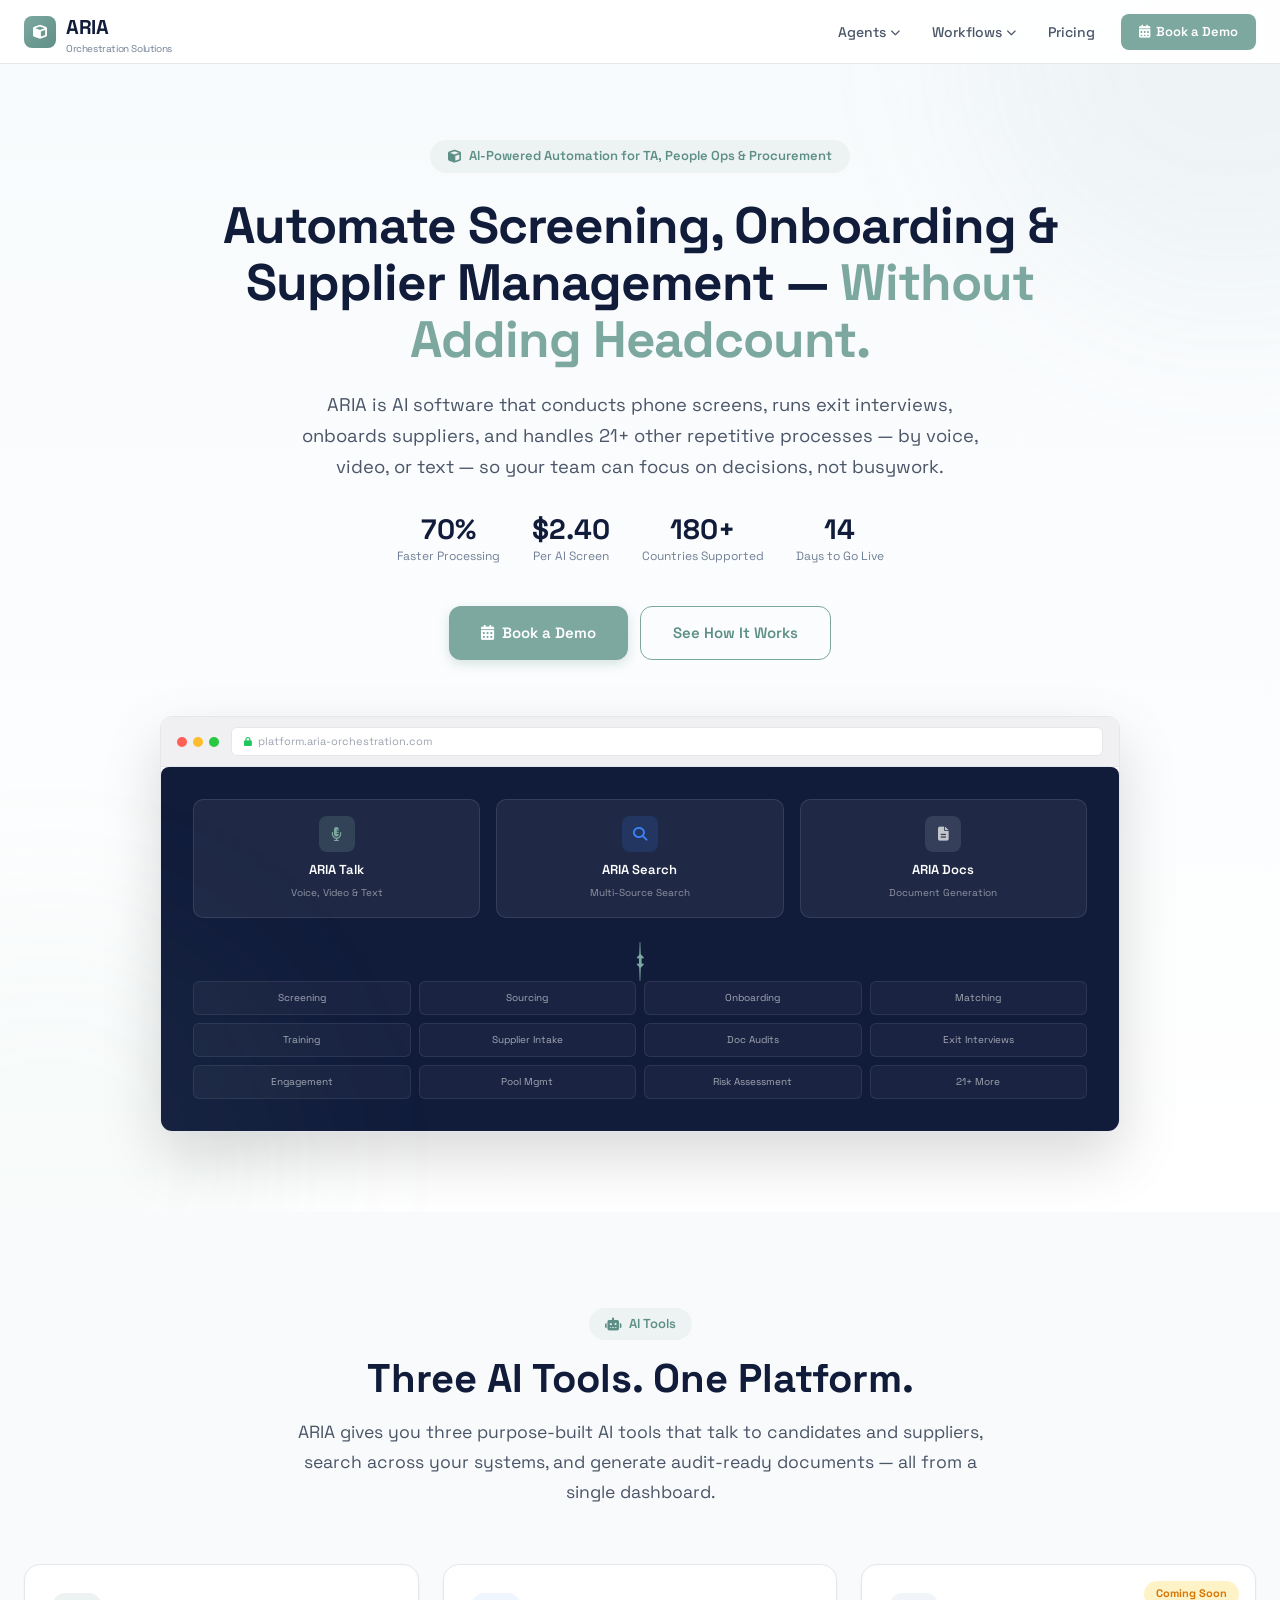
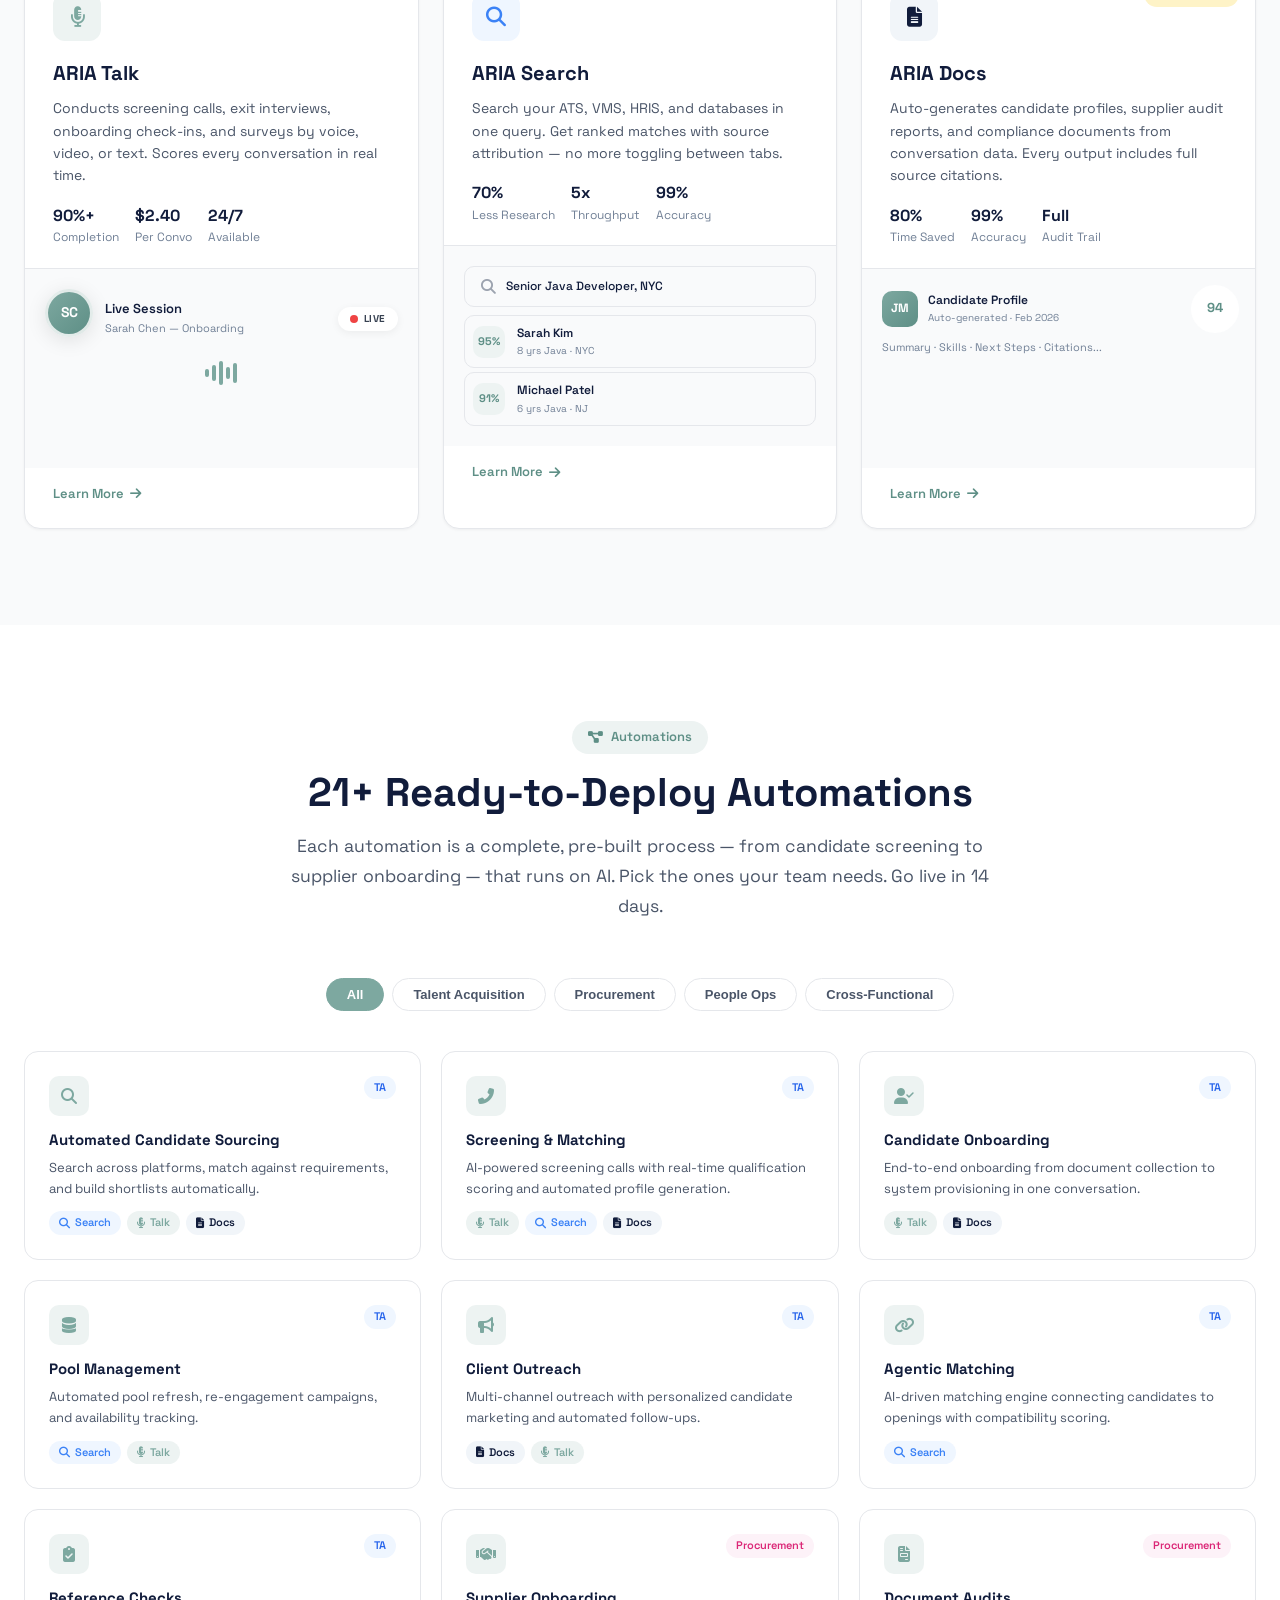
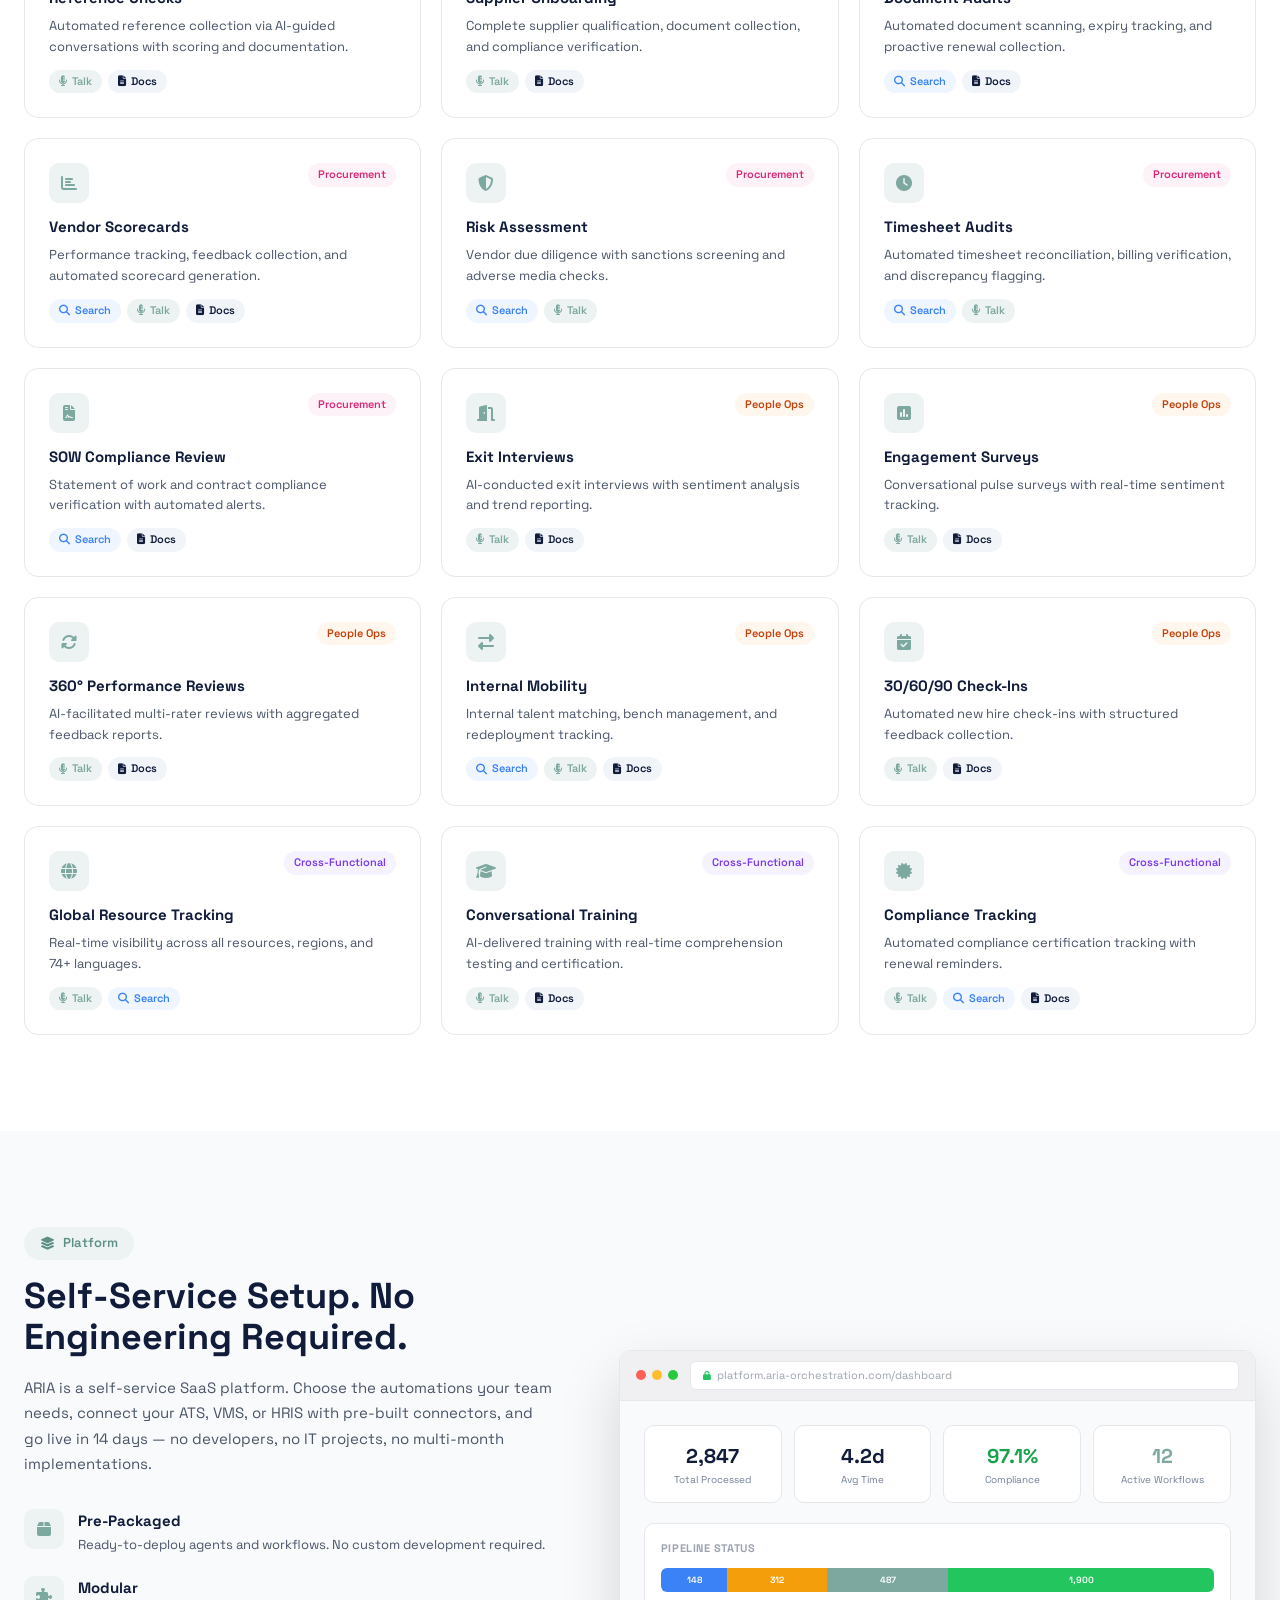
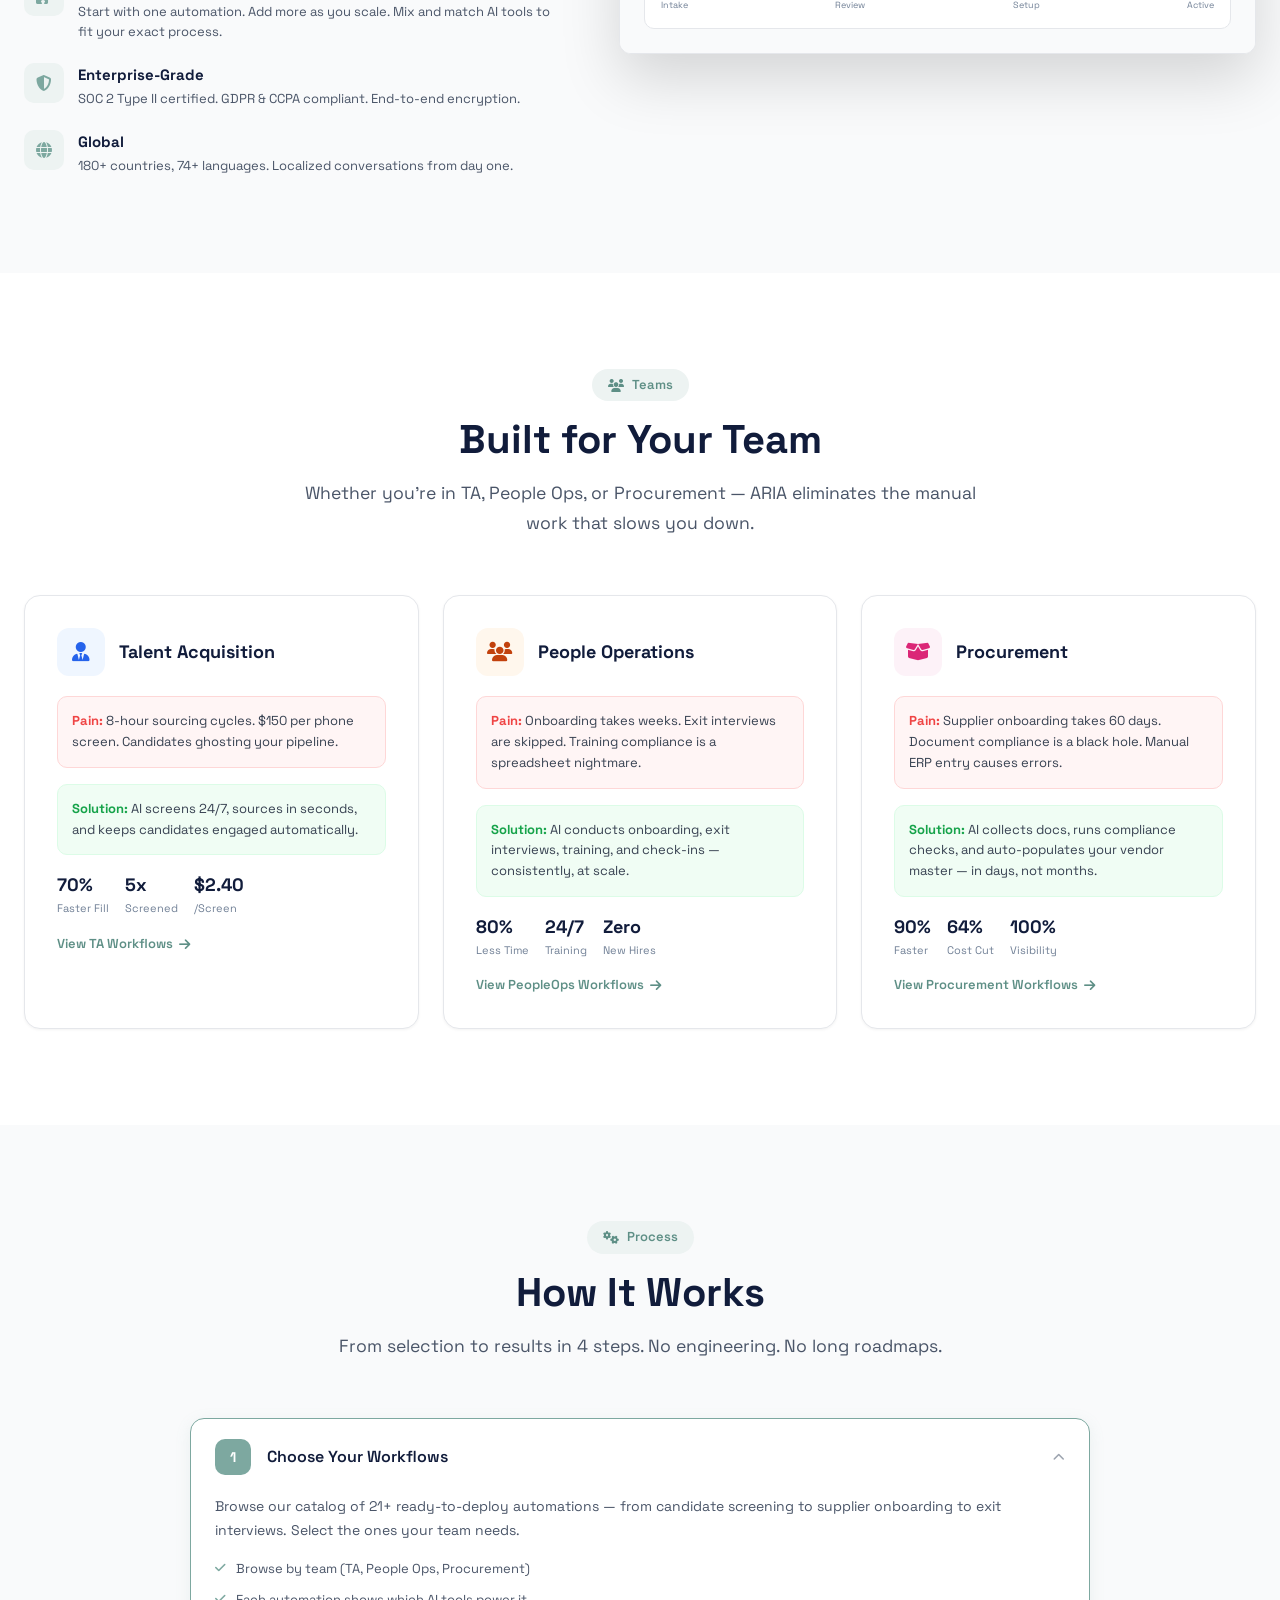
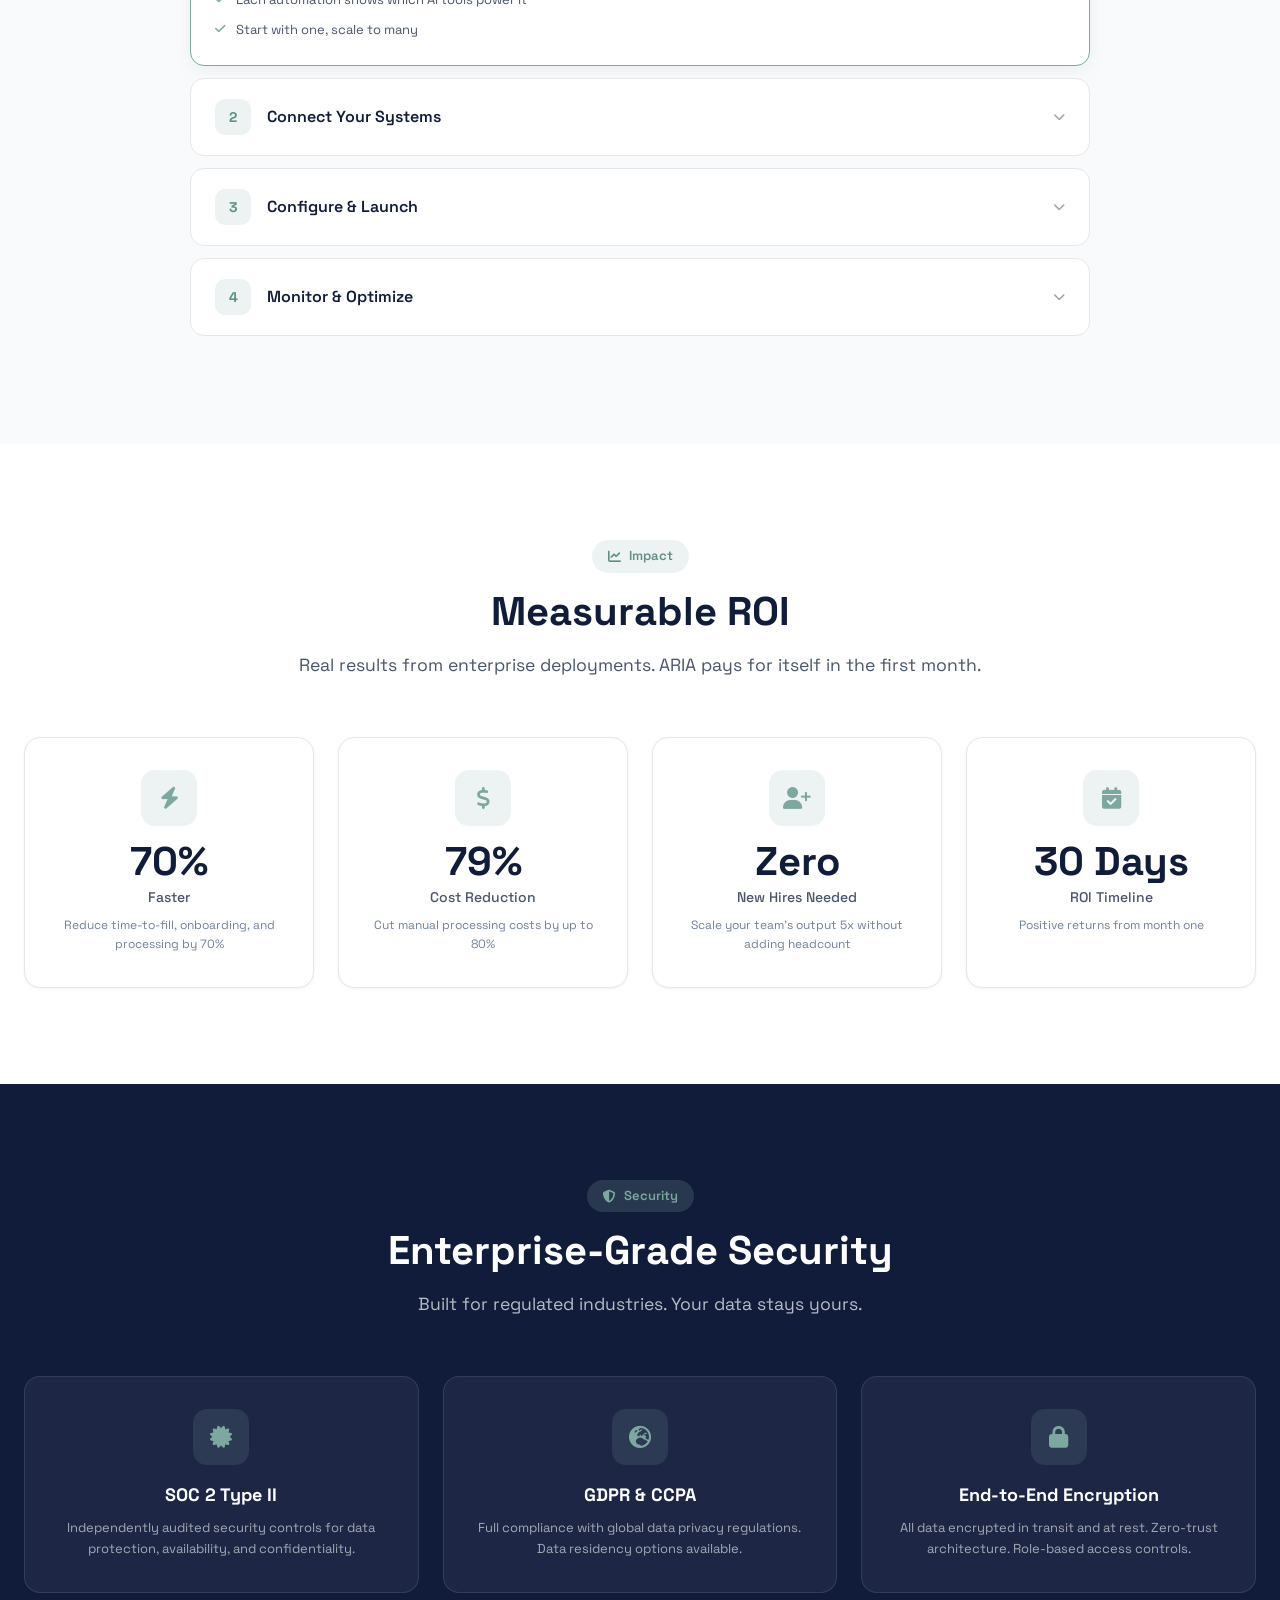
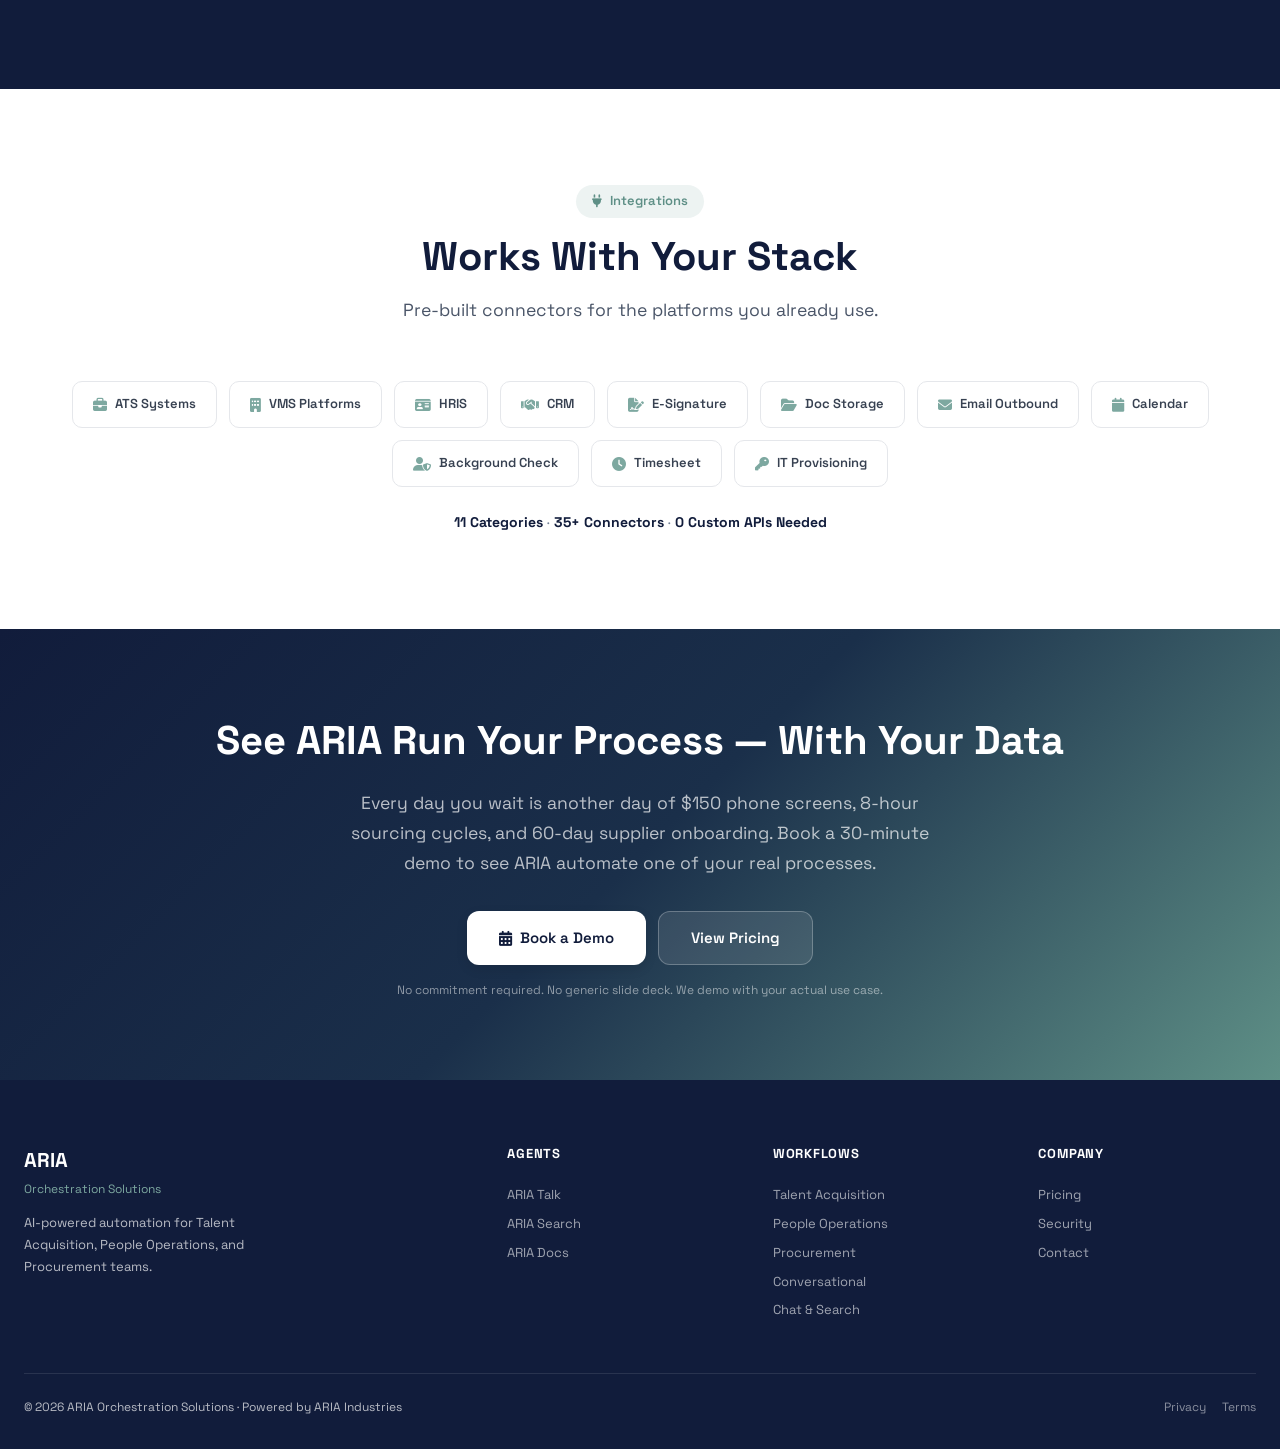
==== commit 066d6f5b: "QA fixes and messaging audit: rewrite copy for cold ad traffic clarity - Fix pricing.html CSS class " ====
--- a/index.html
+++ b/index.html
@@ -4,7 +4,7 @@
     <meta charset="UTF-8">
     <meta name="viewport" content="width=device-width, initial-scale=1.0">
     <title>ARIA Orchestration Solutions — Enterprise AI Agents for TA, People Ops & Procurement</title>
-    <meta name="description" content="3 pre-packaged AI agents. 21+ orchestrated workflows. For Talent Acquisition, People Operations, and Procurement teams.">
+    <meta name="description" content="AI software that conducts phone screens, runs exit interviews, onboards suppliers, and handles 21+ other processes by voice, video, or text. For TA, People Ops, and Procurement teams.">
     <link rel="stylesheet" href="css/shared.css">
     <link rel="stylesheet" href="css/marketing.css">
     <link rel="stylesheet" href="https://cdnjs.cloudflare.com/ajax/libs/font-awesome/6.5.1/css/all.min.css">
@@ -56,30 +56,30 @@
 <section class="hero">
     <div class="container">
         <div class="hero-inner fade-in-up">
-            <div class="hero-tag"><i class="fas fa-cube"></i> Enterprise AI Platform</div>
-            <h1>Enterprise AI Agents That <span class="accent">Work While You Don't Have To.</span></h1>
-            <p class="subtitle">3 pre-packaged AI agents. Unlimited orchestrated workflows. For Talent Acquisition, People Operations, and Procurement teams.</p>
+            <div class="hero-tag"><i class="fas fa-cube"></i> AI-Powered Automation for TA, People Ops & Procurement</div>
+            <h1>Automate Screening, Onboarding & Supplier Management — <span class="accent">Without Adding Headcount.</span></h1>
+            <p class="subtitle">ARIA is AI software that conducts phone screens, runs exit interviews, onboards suppliers, and handles 21+ other repetitive processes — by voice, video, or text — so your team can focus on decisions, not busywork.</p>
             <div class="hero-stats">
                 <div class="hero-stat">
-                    <div class="hero-stat-val" data-counter data-target="3">3</div>
-                    <div class="hero-stat-label">AI Agents</div>
+                    <div class="hero-stat-val" data-counter data-target="70" data-suffix="%">0</div>
+                    <div class="hero-stat-label">Faster Processing</div>
                 </div>
                 <div class="hero-stat">
-                    <div class="hero-stat-val" data-counter data-target="21" data-suffix="+">21+</div>
-                    <div class="hero-stat-label">Workflows</div>
+                    <div class="hero-stat-val">$2.40</div>
+                    <div class="hero-stat-label">Per AI Screen</div>
                 </div>
                 <div class="hero-stat">
-                    <div class="hero-stat-val" data-counter data-target="180" data-suffix="+">180+</div>
-                    <div class="hero-stat-label">Countries</div>
+                    <div class="hero-stat-val" data-counter data-target="180" data-suffix="+">0</div>
+                    <div class="hero-stat-label">Countries Supported</div>
                 </div>
                 <div class="hero-stat">
-                    <div class="hero-stat-val" data-counter data-target="74" data-suffix="+">74+</div>
-                    <div class="hero-stat-label">Languages</div>
+                    <div class="hero-stat-val" data-counter data-target="14">0</div>
+                    <div class="hero-stat-label">Days to Go Live</div>
                 </div>
             </div>
             <div class="hero-cta">
                 <a href="#" class="btn btn-primary btn-lg"><i class="fas fa-calendar-alt"></i> Book a Demo</a>
-                <a href="#agents" class="btn btn-outline btn-lg">Explore Agents</a>
+                <a href="#teams" class="btn btn-outline btn-lg">See How It Works</a>
             </div>
         </div>
         <div class="hero-visual fade-in-up delay-2">
@@ -135,9 +135,9 @@
 <section id="agents" class="section section-gray">
     <div class="container">
         <div class="section-header fade-in-up">
-            <div class="section-tag"><i class="fas fa-robot"></i> AI Agents</div>
-            <h2 class="section-title">Meet Your AI Agents</h2>
-            <p class="section-subtitle">Three pre-packaged agents that handle conversations, search, and document generation — so your team can focus on decisions, not tasks.</p>
+            <div class="section-tag"><i class="fas fa-robot"></i> AI Tools</div>
+            <h2 class="section-title">Three AI Tools. One Platform.</h2>
+            <p class="section-subtitle">ARIA gives you three purpose-built AI tools that talk to candidates and suppliers, search across your systems, and generate audit-ready documents — all from a single dashboard.</p>
         </div>
         <div class="grid-3">
             <!-- ARIA Talk -->
@@ -145,7 +145,7 @@
                 <div class="agent-card-header">
                     <div class="agent-card-icon" style="background:var(--agent-talk-bg);color:var(--agent-talk)"><i class="fas fa-microphone-alt"></i></div>
                     <h3>ARIA Talk</h3>
-                    <p>AI-powered voice, video, and text conversations. Real-time qualification scoring in every conversation.</p>
+                    <p>Conducts screening calls, exit interviews, onboarding check-ins, and surveys by voice, video, or text. Scores every conversation in real time.</p>
                     <div class="agent-card-metrics">
                         <div class="agent-metric"><strong>90%+</strong> Completion</div>
                         <div class="agent-metric"><strong>$2.40</strong> Per Convo</div>
@@ -154,10 +154,10 @@
                 </div>
                 <div class="agent-card-mockup">
                     <div style="display:flex;align-items:center;gap:12px;margin-bottom:12px">
-                        <div class="avatar-circle" style="width:48px;height:48px;font-size:14px">JM</div>
+                        <div class="avatar-circle" style="width:48px;height:48px;font-size:14px">SC</div>
                         <div>
-                            <div style="font-size:13px;font-weight:600;color:var(--aria-navy)">Live Screening</div>
-                            <div style="font-size:11px;color:var(--gray-500)">James Martinez — Senior Developer</div>
+                            <div style="font-size:13px;font-weight:600;color:var(--aria-navy)">Live Session</div>
+                            <div style="font-size:11px;color:var(--gray-500)">Sarah Chen — Onboarding</div>
                         </div>
                         <div class="recording-badge" style="position:static;margin-left:auto"><span class="rec-dot"></span> LIVE</div>
                     </div>
@@ -172,7 +172,7 @@
                 <div class="agent-card-header">
                     <div class="agent-card-icon" style="background:var(--agent-search-bg);color:var(--agent-search)"><i class="fas fa-search"></i></div>
                     <h3>ARIA Search</h3>
-                    <p>Searches your ATS, VMS, and databases simultaneously. Ranked results with full provenance.</p>
+                    <p>Search your ATS, VMS, HRIS, and databases in one query. Get ranked matches with source attribution — no more toggling between tabs.</p>
                     <div class="agent-card-metrics">
                         <div class="agent-metric"><strong>70%</strong> Less Research</div>
                         <div class="agent-metric"><strong>5x</strong> Throughput</div>
@@ -201,7 +201,7 @@
                 <div class="agent-card-header">
                     <div class="agent-card-icon" style="background:var(--agent-docs-bg);color:var(--agent-docs)"><i class="fas fa-file-alt"></i></div>
                     <h3>ARIA Docs</h3>
-                    <p>Generates audit-ready documents from conversations and screening data. Full citations on every output.</p>
+                    <p>Auto-generates candidate profiles, supplier audit reports, and compliance documents from conversation data. Every output includes full source citations.</p>
                     <div class="agent-card-metrics">
                         <div class="agent-metric"><strong>80%</strong> Time Saved</div>
                         <div class="agent-metric"><strong>99%</strong> Accuracy</div>
@@ -231,9 +231,9 @@
 <section class="section">
     <div class="container">
         <div class="section-header fade-in-up">
-            <div class="section-tag"><i class="fas fa-project-diagram"></i> Workflows</div>
-            <h2 class="section-title">Orchestrated Workflows</h2>
-            <p class="section-subtitle">Pre-packaged workflows that combine agents to automate end-to-end processes.</p>
+            <div class="section-tag"><i class="fas fa-project-diagram"></i> Automations</div>
+            <h2 class="section-title">21+ Ready-to-Deploy Automations</h2>
+            <p class="section-subtitle">Each automation is a complete, pre-built process — from candidate screening to supplier onboarding — that runs on AI. Pick the ones your team needs. Go live in 14 days.</p>
         </div>
         <div class="workflow-tabs fade-in-up">
             <button class="workflow-tab active" data-filter="all">All</button>
@@ -276,11 +276,11 @@
         <div class="platform-split">
             <div class="platform-text fade-in-up">
                 <div class="section-tag"><i class="fas fa-layer-group"></i> Platform</div>
-                <h2>One Platform. Infinite Possibilities.</h2>
-                <p>ARIA is a self-service SaaS platform where you choose workflows, connect your systems, and go live — without engineering resources or long implementation timelines.</p>
+                <h2>Self-Service Setup. No Engineering Required.</h2>
+                <p>ARIA is a self-service SaaS platform. Choose the automations your team needs, connect your ATS, VMS, or HRIS with pre-built connectors, and go live in 14 days — no developers, no IT projects, no multi-month implementations.</p>
                 <div class="platform-bullets">
                     <div class="platform-bullet"><div class="platform-bullet-icon"><i class="fas fa-box"></i></div><div><h4>Pre-Packaged</h4><p>Ready-to-deploy agents and workflows. No custom development required.</p></div></div>
-                    <div class="platform-bullet"><div class="platform-bullet-icon"><i class="fas fa-puzzle-piece"></i></div><div><h4>Composable</h4><p>Mix and match agents into multi-step workflows tailored to your process.</p></div></div>
+                    <div class="platform-bullet"><div class="platform-bullet-icon"><i class="fas fa-puzzle-piece"></i></div><div><h4>Modular</h4><p>Start with one automation. Add more as you scale. Mix and match AI tools to fit your exact process.</p></div></div>
                     <div class="platform-bullet"><div class="platform-bullet-icon"><i class="fas fa-shield-alt"></i></div><div><h4>Enterprise-Grade</h4><p>SOC 2 Type II certified. GDPR & CCPA compliant. End-to-end encryption.</p></div></div>
                     <div class="platform-bullet"><div class="platform-bullet-icon"><i class="fas fa-globe"></i></div><div><h4>Global</h4><p>180+ countries, 74+ languages. Localized conversations from day one.</p></div></div>
                 </div>
@@ -315,7 +315,7 @@
 <!-- ============================================================
      BUILT FOR YOUR TEAM
      ============================================================ -->
-<section class="section">
+<section id="teams" class="section">
     <div class="container">
         <div class="section-header fade-in-up">
             <div class="section-tag"><i class="fas fa-users"></i> Teams</div>
@@ -334,7 +334,7 @@
                 <div class="persona-card-header"><div class="persona-card-icon" style="background:var(--badge-peopleops-bg);color:var(--badge-peopleops)"><i class="fas fa-users"></i></div><h3>People Operations</h3></div>
                 <div class="pain"><strong>Pain:</strong> Onboarding takes weeks. Exit interviews are skipped. Training compliance is a spreadsheet nightmare.</div>
                 <div class="solution"><strong>Solution:</strong> AI conducts onboarding, exit interviews, training, and check-ins — consistently, at scale.</div>
-                <div class="persona-card-metrics"><div class="persona-metric"><strong>80%</strong> Less Time</div><div class="persona-metric"><strong>24/7</strong> Training</div><div class="persona-metric"><strong>0</strong> FTEs Added</div></div>
+                <div class="persona-card-metrics"><div class="persona-metric"><strong>80%</strong> Less Time</div><div class="persona-metric"><strong>24/7</strong> Training</div><div class="persona-metric"><strong>Zero</strong> New Hires</div></div>
                 <a href="workflows/people-operations.html" class="card-link mt-16">View PeopleOps Workflows <i class="fas fa-arrow-right"></i></a>
             </div>
             <div class="persona-card fade-in-up delay-3">
@@ -361,7 +361,7 @@
         <div class="steps-accordion fade-in-up">
             <div class="step-item active">
                 <div class="step-header"><div class="step-number">1</div><h3>Choose Your Workflows</h3><i class="fas fa-chevron-down step-toggle"></i></div>
-                <div class="step-body"><p>Browse our catalog of 21+ pre-packaged workflows. Select the ones that match your team's needs — from screening to supplier onboarding to exit interviews.</p><div class="step-features"><div class="step-feature"><i class="fas fa-check"></i> Browse by team (TA, People Ops, Procurement)</div><div class="step-feature"><i class="fas fa-check"></i> Each workflow specifies which agents it uses</div><div class="step-feature"><i class="fas fa-check"></i> Start with one, scale to many</div></div></div>
+                <div class="step-body"><p>Browse our catalog of 21+ ready-to-deploy automations — from candidate screening to supplier onboarding to exit interviews. Select the ones your team needs.</p><div class="step-features"><div class="step-feature"><i class="fas fa-check"></i> Browse by team (TA, People Ops, Procurement)</div><div class="step-feature"><i class="fas fa-check"></i> Each automation shows which AI tools power it</div><div class="step-feature"><i class="fas fa-check"></i> Start with one, scale to many</div></div></div>
             </div>
             <div class="step-item">
                 <div class="step-header"><div class="step-number">2</div><h3>Connect Your Systems</h3><i class="fas fa-chevron-down step-toggle"></i></div>
@@ -369,7 +369,7 @@
             </div>
             <div class="step-item">
                 <div class="step-header"><div class="step-number">3</div><h3>Configure & Launch</h3><i class="fas fa-chevron-down step-toggle"></i></div>
-                <div class="step-body"><p>Customize conversation scripts, scoring rubrics, and escalation rules. Go live — typically within 2 weeks.</p><div class="step-features"><div class="step-feature"><i class="fas fa-check"></i> Configurable conversation flows and scoring</div><div class="step-feature"><i class="fas fa-check"></i> Set escalation rules and SLAs</div><div class="step-feature"><i class="fas fa-check"></i> Live in 14 days, not months</div></div></div>
+                <div class="step-body"><p>Most teams are live within 14 days. Customize conversation scripts, scoring rubrics, and escalation rules — then launch.</p><div class="step-features"><div class="step-feature"><i class="fas fa-check"></i> Configurable conversation flows and scoring</div><div class="step-feature"><i class="fas fa-check"></i> Set escalation rules and SLAs</div><div class="step-feature"><i class="fas fa-check"></i> Live in 14 days, not months</div></div></div>
             </div>
             <div class="step-item">
                 <div class="step-header"><div class="step-number">4</div><h3>Monitor & Optimize</h3><i class="fas fa-chevron-down step-toggle"></i></div>
@@ -387,12 +387,12 @@
         <div class="section-header fade-in-up">
             <div class="section-tag"><i class="fas fa-chart-line"></i> Impact</div>
             <h2 class="section-title">Measurable ROI</h2>
-            <p class="section-subtitle">Real results from real deployments. ARIA pays for itself in the first month.</p>
+            <p class="section-subtitle">Real results from enterprise deployments. ARIA pays for itself in the first month.</p>
         </div>
         <div class="stat-cards fade-in-up">
             <div class="stat-card"><div class="stat-card-icon"><i class="fas fa-bolt"></i></div><div class="stat-card-val" data-counter data-target="70" data-suffix="%">0</div><div class="stat-card-label">Faster</div><div class="stat-card-desc">Reduce time-to-fill, onboarding, and processing by 70%</div></div>
             <div class="stat-card"><div class="stat-card-icon"><i class="fas fa-dollar-sign"></i></div><div class="stat-card-val" data-counter data-target="80" data-suffix="%">0</div><div class="stat-card-label">Cost Reduction</div><div class="stat-card-desc">Cut manual processing costs by up to 80%</div></div>
-            <div class="stat-card"><div class="stat-card-icon"><i class="fas fa-user-plus"></i></div><div class="stat-card-val">0</div><div class="stat-card-label">Additional FTEs</div><div class="stat-card-desc">Scale operations without adding headcount</div></div>
+            <div class="stat-card"><div class="stat-card-icon"><i class="fas fa-user-plus"></i></div><div class="stat-card-val">Zero</div><div class="stat-card-label">New Hires Needed</div><div class="stat-card-desc">Scale your team's output 5x without adding headcount</div></div>
             <div class="stat-card"><div class="stat-card-icon"><i class="fas fa-calendar-check"></i></div><div class="stat-card-val" data-counter data-target="30" data-suffix=" Days">0</div><div class="stat-card-label">ROI Timeline</div><div class="stat-card-desc">Positive returns from month one</div></div>
         </div>
     </div>
@@ -448,10 +448,10 @@
      ============================================================ -->
 <section class="cta-section">
     <div class="container fade-in-up">
-        <h2>See What ARIA Can Do for Your Team</h2>
-        <p>Pick your workflows. Connect your systems. Every day you wait is another day of $150 screens, 8-hour sourcing cycles, and 60-day supplier onboarding.</p>
+        <h2>See ARIA Run Your Process — With Your Data</h2>
+        <p>Every day you wait is another day of $150 phone screens, 8-hour sourcing cycles, and 60-day supplier onboarding. Book a 30-minute demo to see ARIA automate one of your real processes.</p>
         <div class="btn-group"><a href="#" class="btn btn-white btn-lg"><i class="fas fa-calendar-alt"></i> Book a Demo</a><a href="pricing.html" class="btn btn-ghost btn-lg">View Pricing</a></div>
-        <div class="cta-sub">No commitment required. See the platform with your data.</div>
+        <div class="cta-sub">No commitment required. No generic slide deck. We demo with your actual use case.</div>
     </div>
 </section>
 
@@ -464,7 +464,7 @@
             <div class="footer-brand">
                 <div class="footer-brand-name">ARIA</div>
                 <div class="footer-brand-sub">Orchestration Solutions</div>
-                <p>Enterprise AI agents and workflows for Talent Acquisition, People Operations, and Procurement teams.</p>
+                <p>AI-powered automation for Talent Acquisition, People Operations, and Procurement teams.</p>
             </div>
             <div class="footer-col"><h4>Agents</h4><a href="convo/">ARIA Talk</a><a href="agents/chat-search.html">ARIA Search</a><a href="agents/document-generation.html">ARIA Docs</a></div>
             <div class="footer-col"><h4>Workflows</h4><a href="workflows/talent-acquisition.html">Talent Acquisition</a><a href="workflows/people-operations.html">People Operations</a><a href="workflows/procurement.html">Procurement</a><a href="workflows/conversational.html">Conversational</a><a href="workflows/chat-search.html">Chat & Search</a></div>
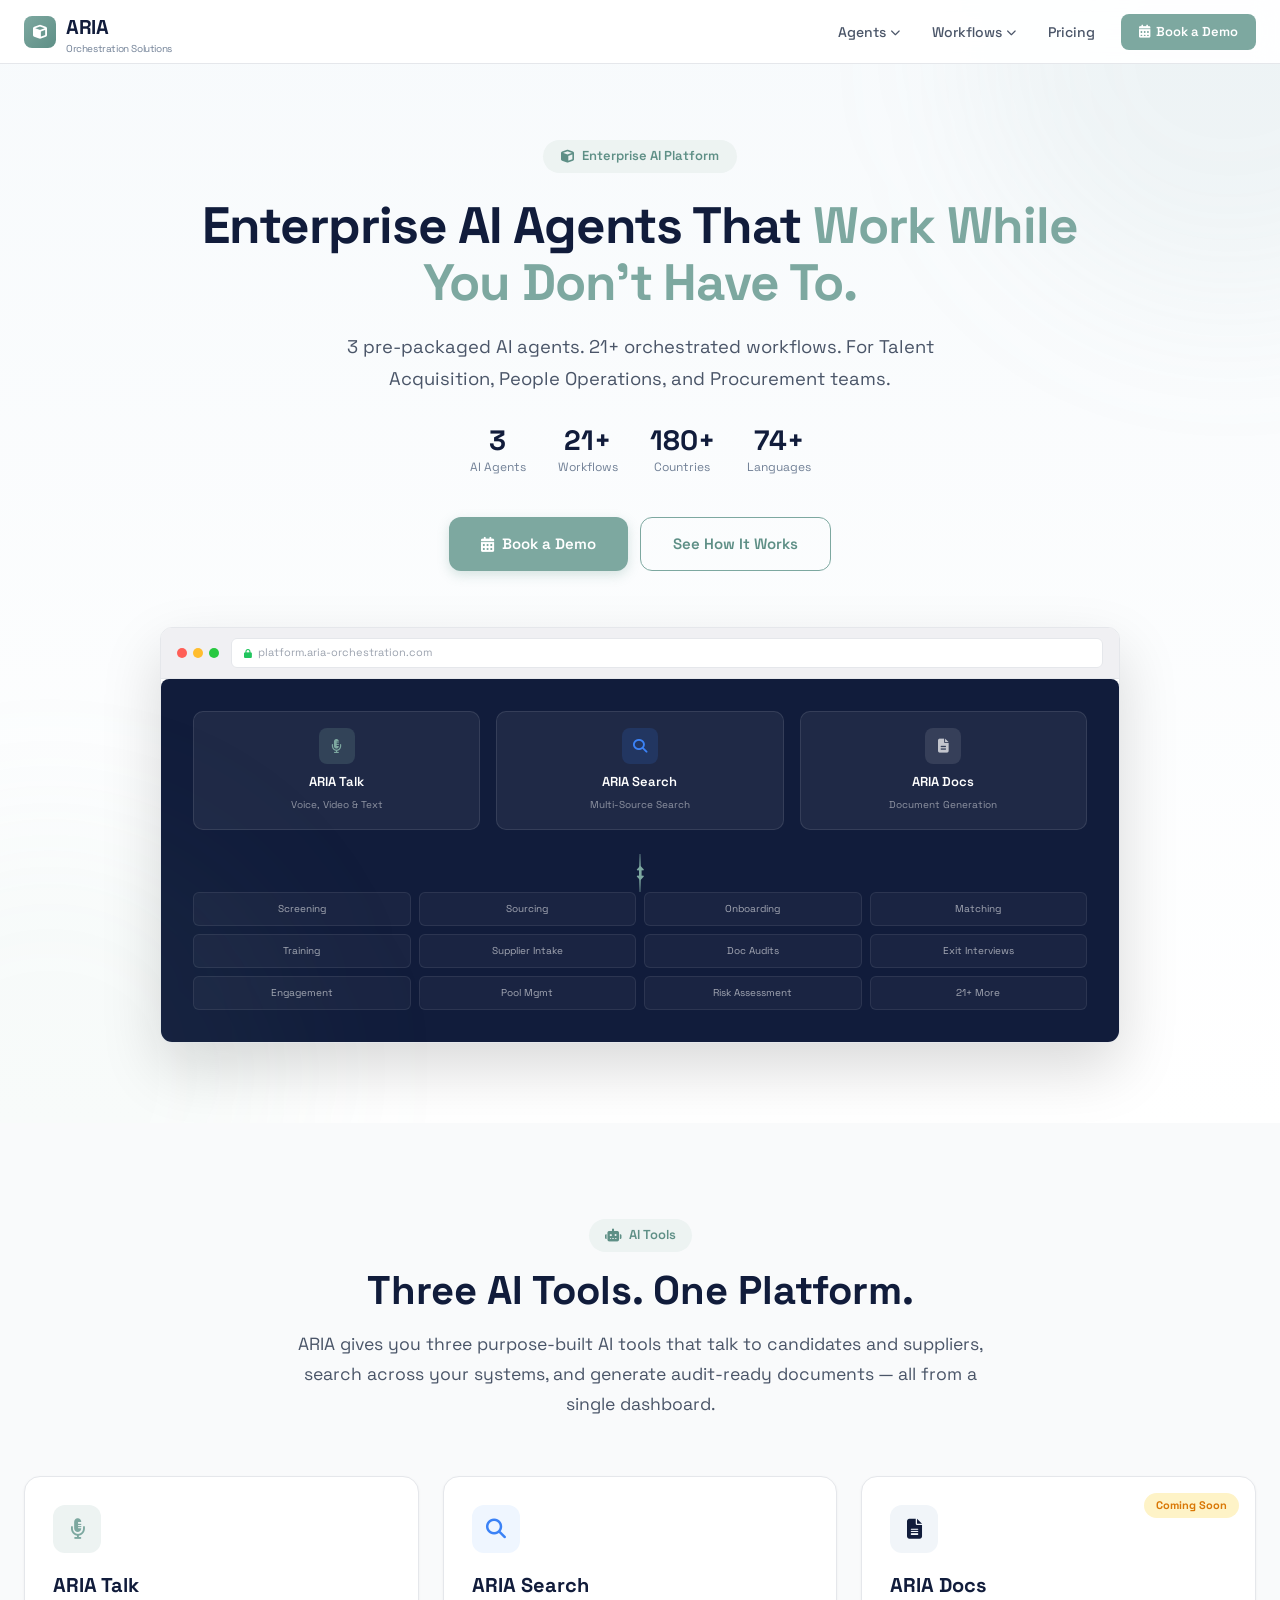
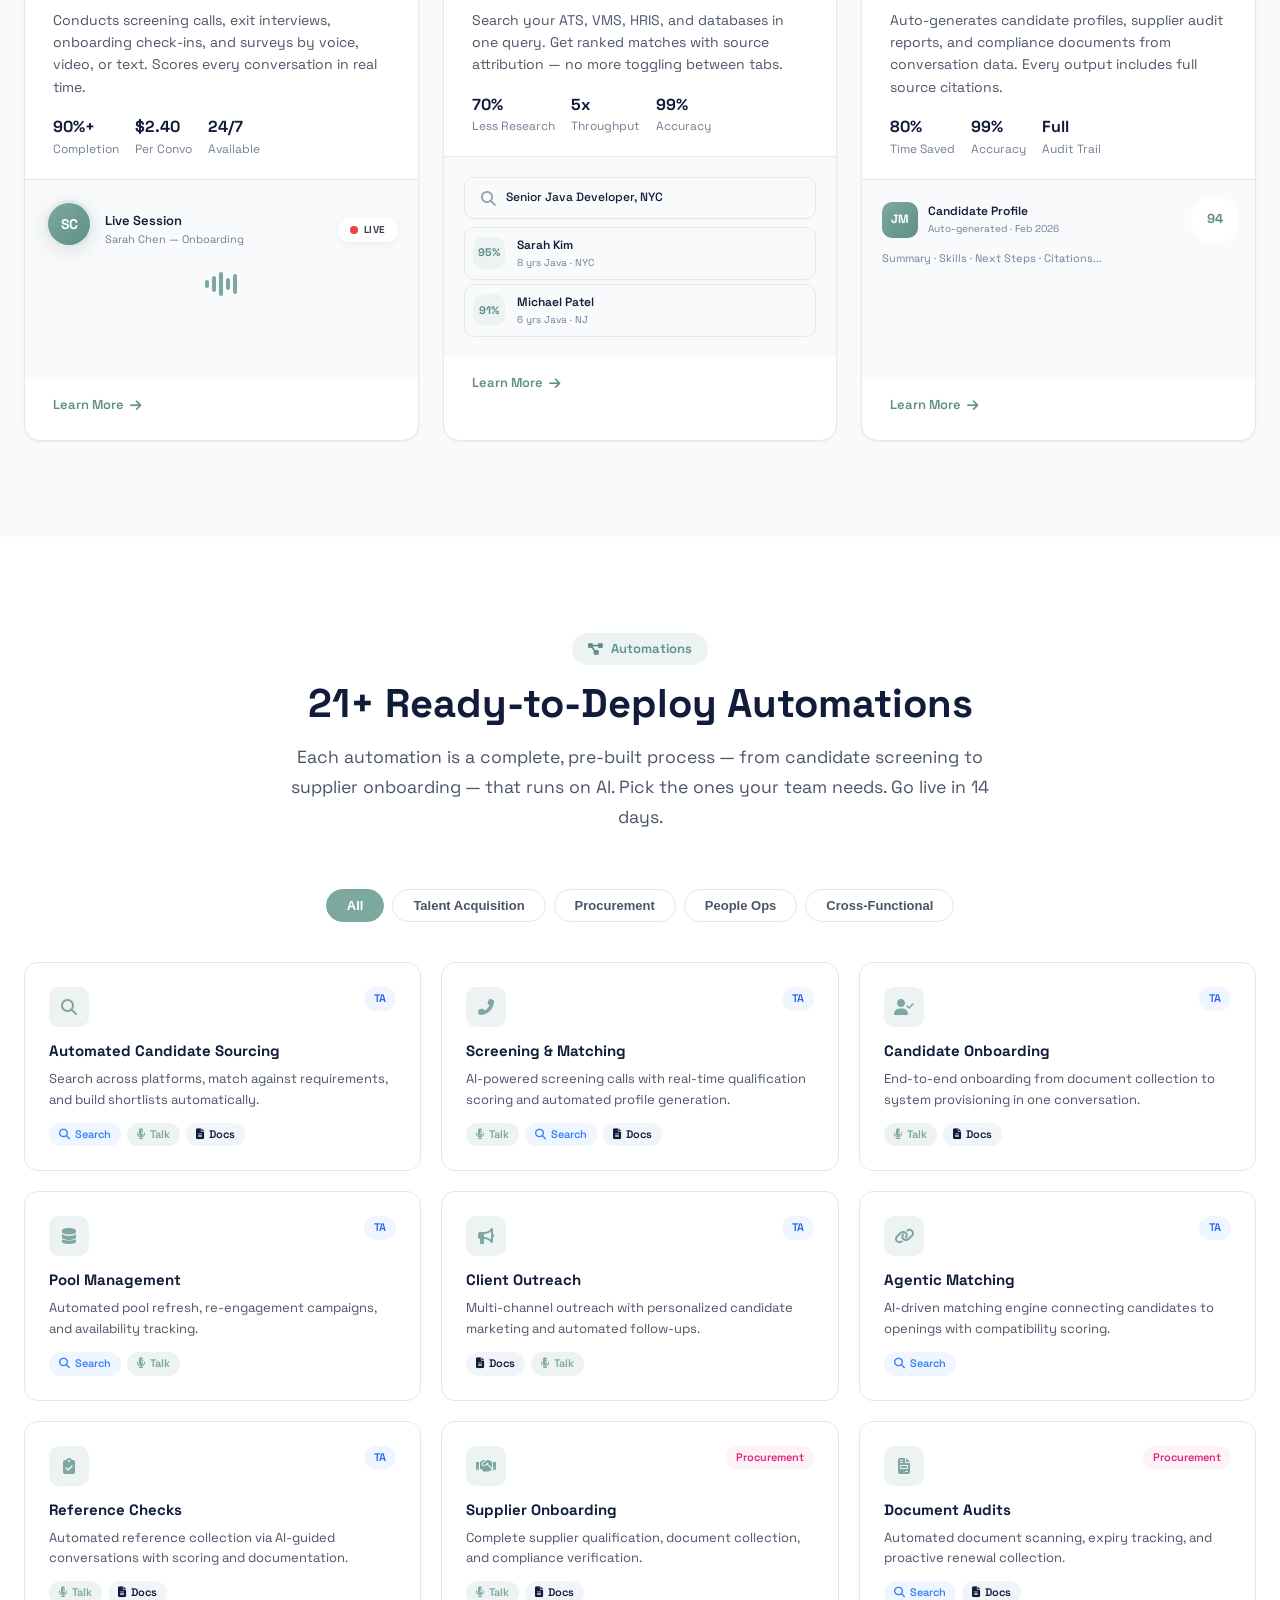
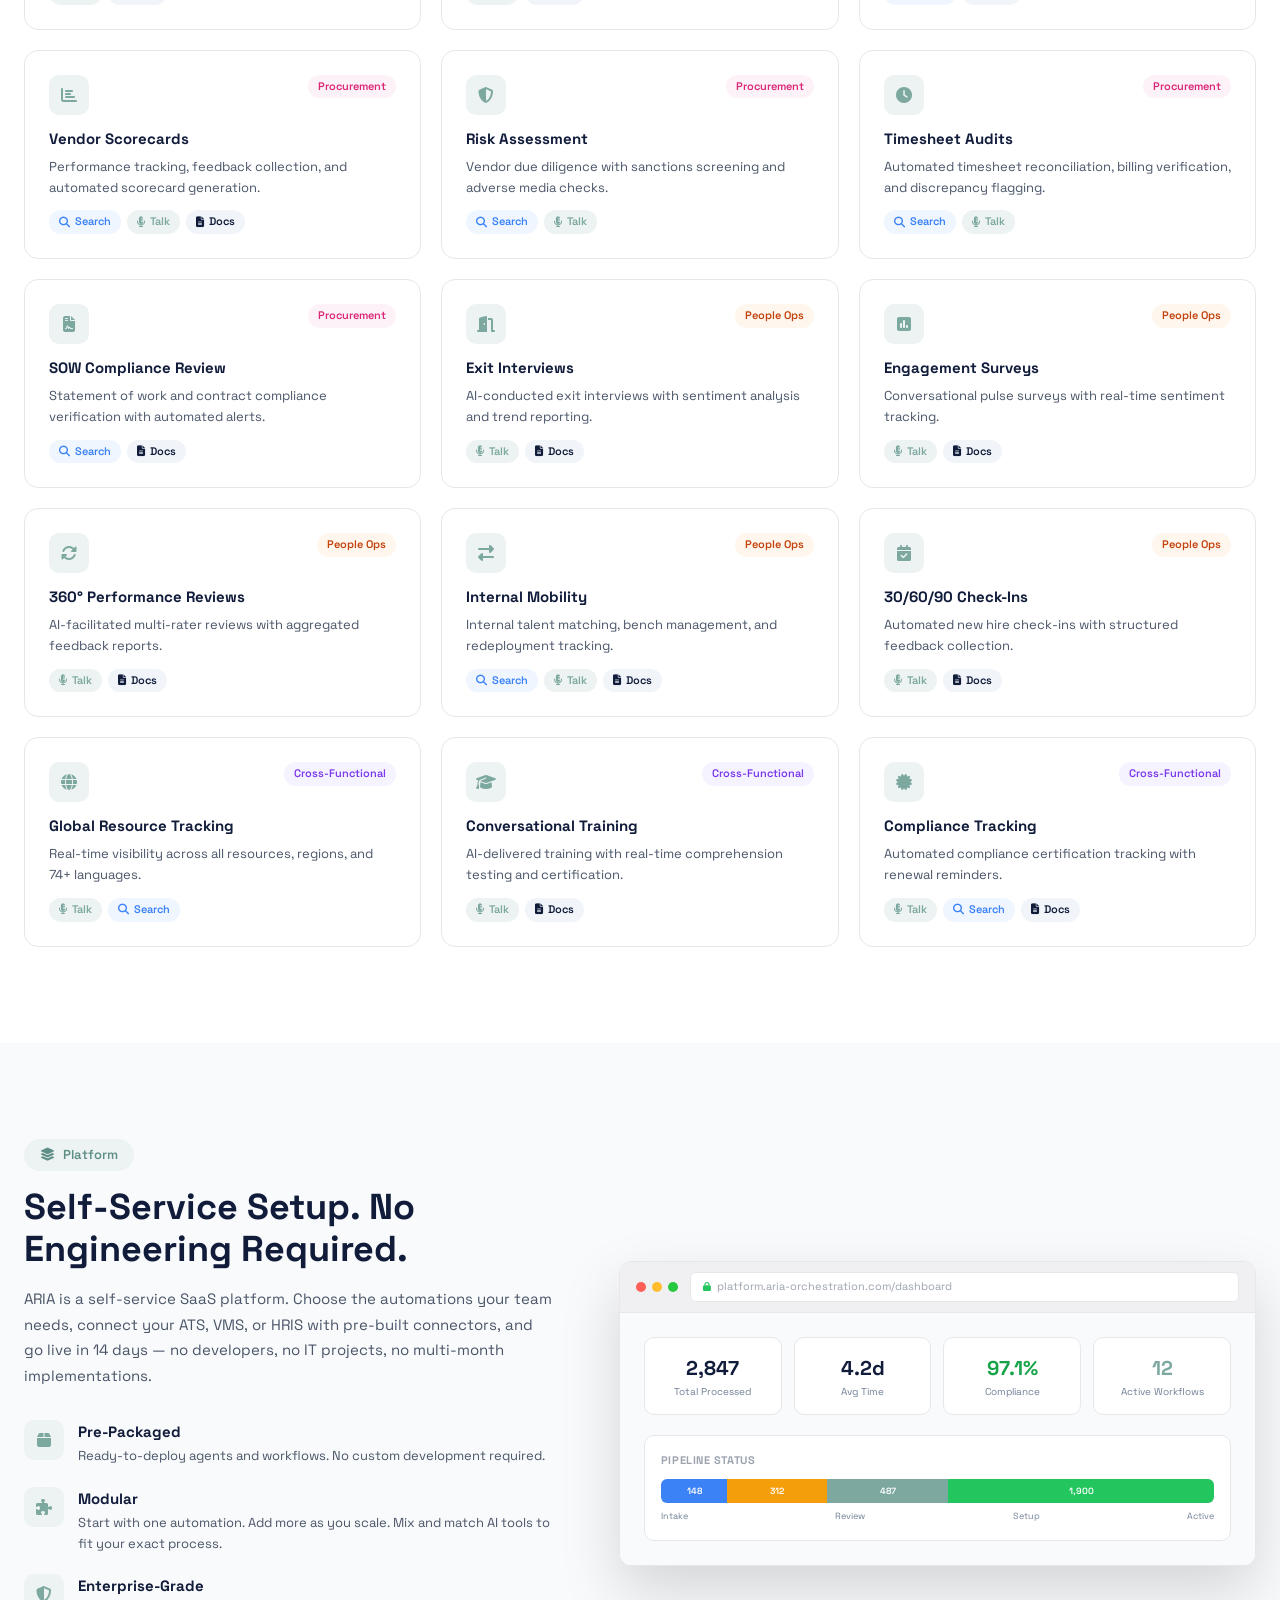
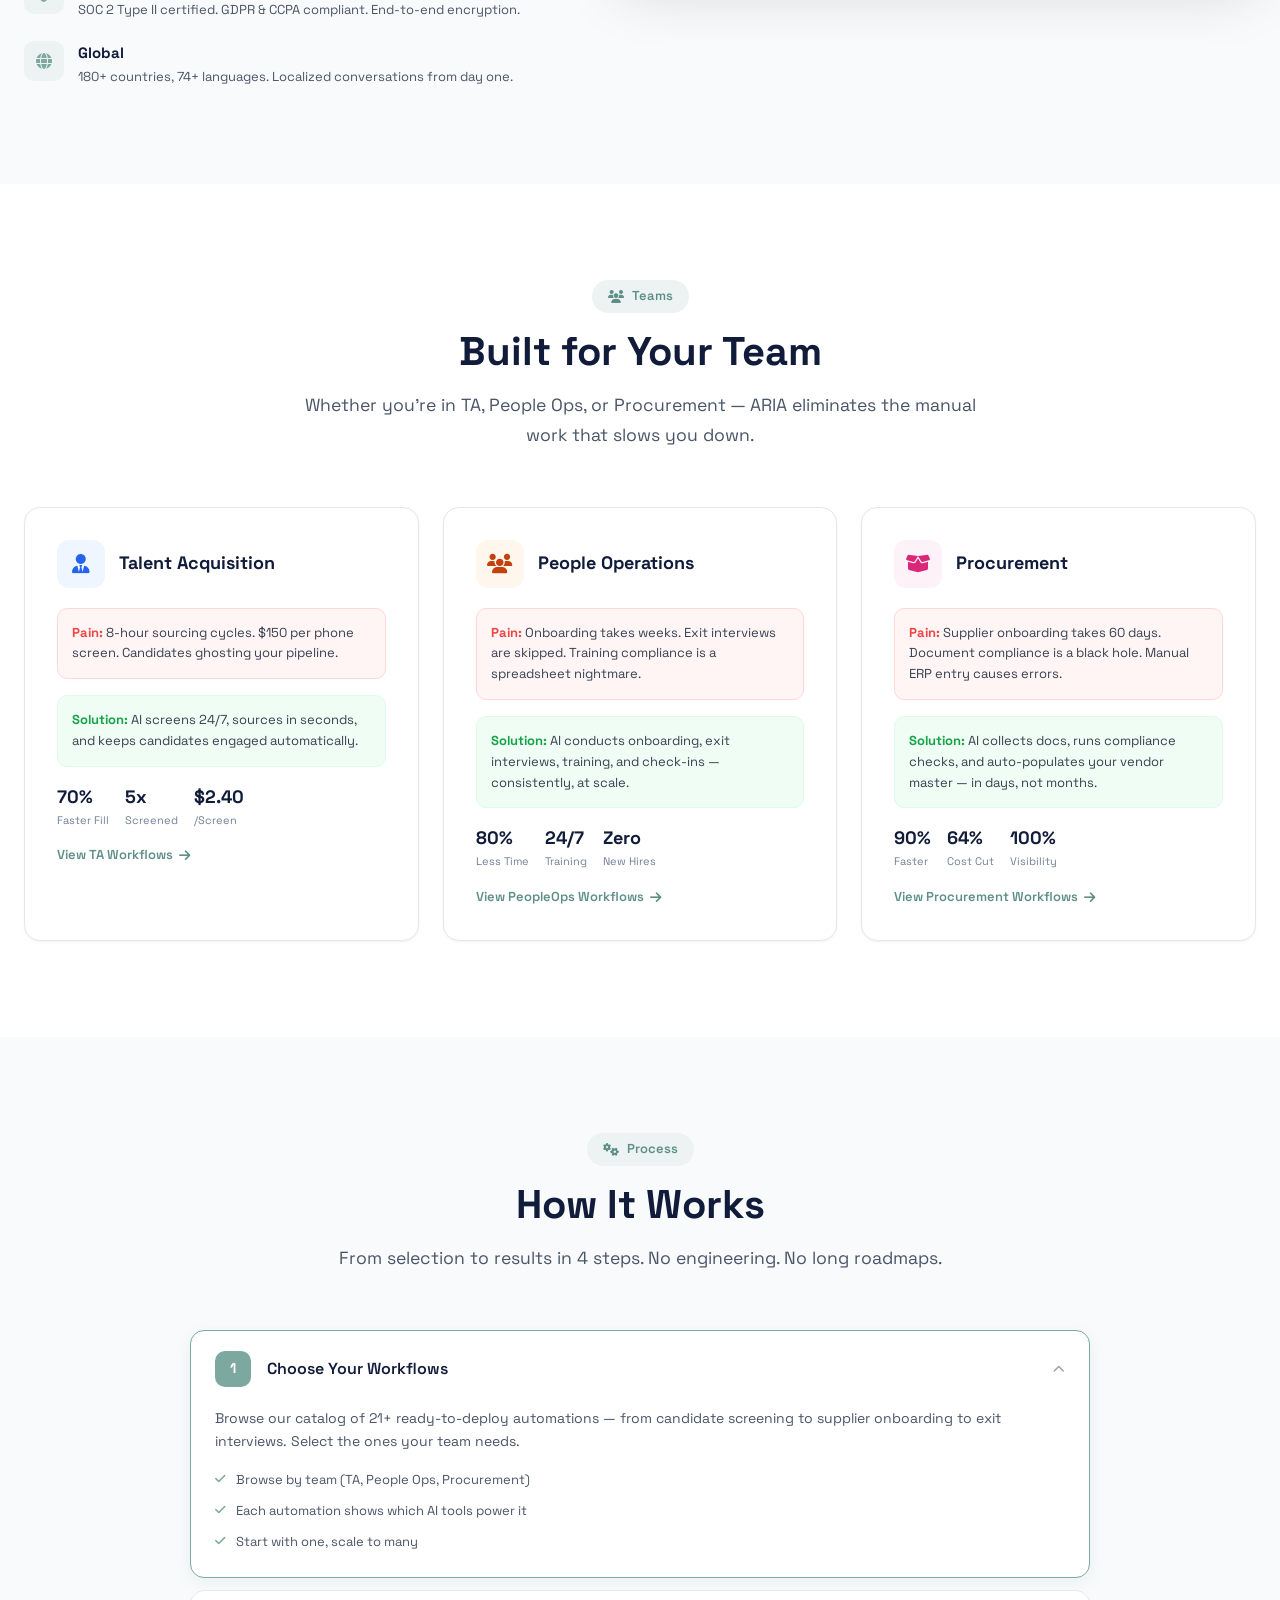
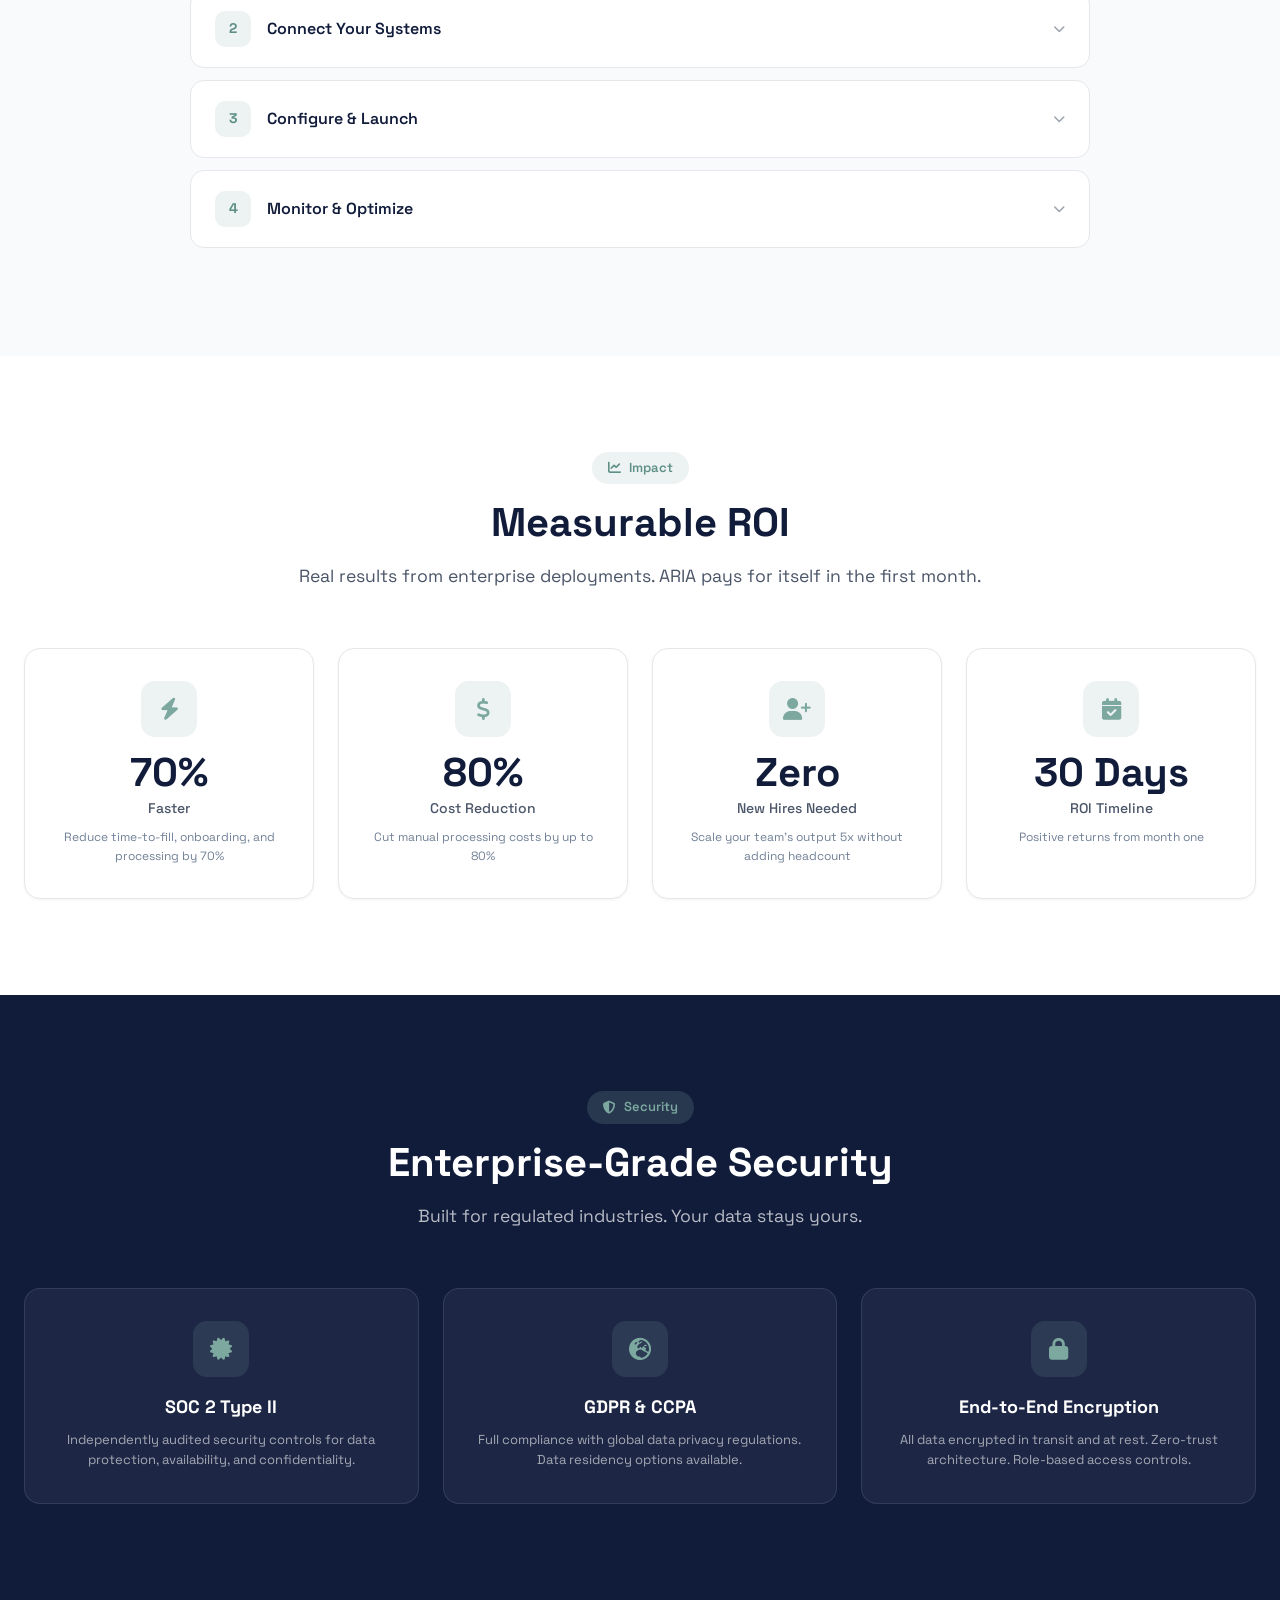
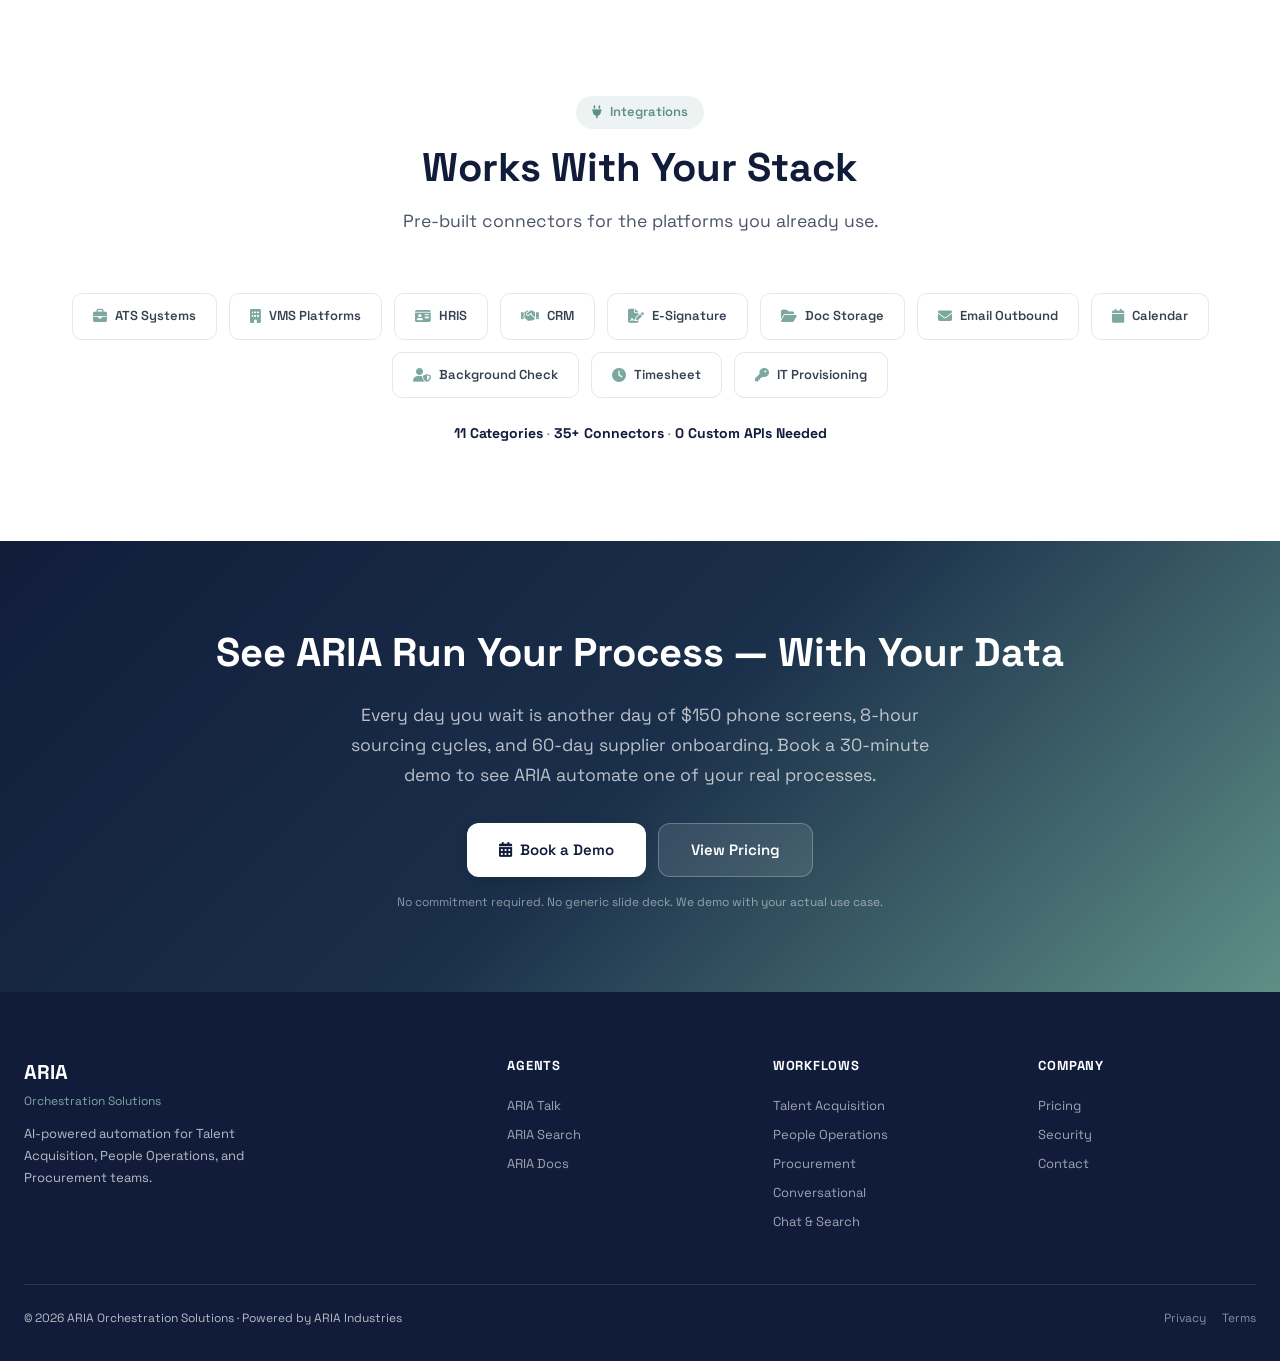
==== commit deb59882: "Add workflow detail modals with step-by-step process and UI mockups Clicking any workflow card on th" ====
--- a/index.html
+++ b/index.html
@@ -56,25 +56,25 @@
 <section class="hero">
     <div class="container">
         <div class="hero-inner fade-in-up">
-            <div class="hero-tag"><i class="fas fa-cube"></i> AI-Powered Automation for TA, People Ops & Procurement</div>
-            <h1>Automate Screening, Onboarding & Supplier Management — <span class="accent">Without Adding Headcount.</span></h1>
-            <p class="subtitle">ARIA is AI software that conducts phone screens, runs exit interviews, onboards suppliers, and handles 21+ other repetitive processes — by voice, video, or text — so your team can focus on decisions, not busywork.</p>
+            <div class="hero-tag"><i class="fas fa-cube"></i> Enterprise AI Platform</div>
+            <h1>Enterprise AI Agents That <span class="accent">Work While You Don't Have To.</span></h1>
+            <p class="subtitle">3 pre-packaged AI agents. 21+ orchestrated workflows. For Talent Acquisition, People Operations, and Procurement teams.</p>
             <div class="hero-stats">
                 <div class="hero-stat">
-                    <div class="hero-stat-val" data-counter data-target="70" data-suffix="%">0</div>
-                    <div class="hero-stat-label">Faster Processing</div>
+                    <div class="hero-stat-val" data-counter data-target="3">0</div>
+                    <div class="hero-stat-label">AI Agents</div>
                 </div>
                 <div class="hero-stat">
-                    <div class="hero-stat-val">$2.40</div>
-                    <div class="hero-stat-label">Per AI Screen</div>
+                    <div class="hero-stat-val" data-counter data-target="21" data-suffix="+">0</div>
+                    <div class="hero-stat-label">Workflows</div>
                 </div>
                 <div class="hero-stat">
                     <div class="hero-stat-val" data-counter data-target="180" data-suffix="+">0</div>
-                    <div class="hero-stat-label">Countries Supported</div>
+                    <div class="hero-stat-label">Countries</div>
                 </div>
                 <div class="hero-stat">
-                    <div class="hero-stat-val" data-counter data-target="14">0</div>
-                    <div class="hero-stat-label">Days to Go Live</div>
+                    <div class="hero-stat-val" data-counter data-target="74" data-suffix="+">0</div>
+                    <div class="hero-stat-label">Languages</div>
                 </div>
             </div>
             <div class="hero-cta">
@@ -243,27 +243,27 @@
             <button class="workflow-tab" data-filter="cross">Cross-Functional</button>
         </div>
         <div class="workflow-grid">
-            <div class="workflow-card fade-in-up" data-team="ta"><div class="workflow-card-top"><div class="workflow-card-icon"><i class="fas fa-search"></i></div><span class="team-badge ta">TA</span></div><h4>Automated Candidate Sourcing</h4><p>Search across platforms, match against requirements, and build shortlists automatically.</p><div class="agent-pills"><span class="agent-pill search"><i class="fas fa-search"></i> Search</span><span class="agent-pill talk"><i class="fas fa-microphone-alt"></i> Talk</span><span class="agent-pill docs"><i class="fas fa-file-alt"></i> Docs</span></div></div>
-            <div class="workflow-card fade-in-up" data-team="ta"><div class="workflow-card-top"><div class="workflow-card-icon"><i class="fas fa-phone-alt"></i></div><span class="team-badge ta">TA</span></div><h4>Screening & Matching</h4><p>AI-powered screening calls with real-time qualification scoring and automated profile generation.</p><div class="agent-pills"><span class="agent-pill talk"><i class="fas fa-microphone-alt"></i> Talk</span><span class="agent-pill search"><i class="fas fa-search"></i> Search</span><span class="agent-pill docs"><i class="fas fa-file-alt"></i> Docs</span></div></div>
-            <div class="workflow-card fade-in-up" data-team="ta"><div class="workflow-card-top"><div class="workflow-card-icon"><i class="fas fa-user-check"></i></div><span class="team-badge ta">TA</span></div><h4>Candidate Onboarding</h4><p>End-to-end onboarding from document collection to system provisioning in one conversation.</p><div class="agent-pills"><span class="agent-pill talk"><i class="fas fa-microphone-alt"></i> Talk</span><span class="agent-pill docs"><i class="fas fa-file-alt"></i> Docs</span></div></div>
-            <div class="workflow-card fade-in-up" data-team="ta"><div class="workflow-card-top"><div class="workflow-card-icon"><i class="fas fa-database"></i></div><span class="team-badge ta">TA</span></div><h4>Pool Management</h4><p>Automated pool refresh, re-engagement campaigns, and availability tracking.</p><div class="agent-pills"><span class="agent-pill search"><i class="fas fa-search"></i> Search</span><span class="agent-pill talk"><i class="fas fa-microphone-alt"></i> Talk</span></div></div>
-            <div class="workflow-card fade-in-up" data-team="ta"><div class="workflow-card-top"><div class="workflow-card-icon"><i class="fas fa-bullhorn"></i></div><span class="team-badge ta">TA</span></div><h4>Client Outreach</h4><p>Multi-channel outreach with personalized candidate marketing and automated follow-ups.</p><div class="agent-pills"><span class="agent-pill docs"><i class="fas fa-file-alt"></i> Docs</span><span class="agent-pill talk"><i class="fas fa-microphone-alt"></i> Talk</span></div></div>
-            <div class="workflow-card fade-in-up" data-team="ta"><div class="workflow-card-top"><div class="workflow-card-icon"><i class="fas fa-link"></i></div><span class="team-badge ta">TA</span></div><h4>Agentic Matching</h4><p>AI-driven matching engine connecting candidates to openings with compatibility scoring.</p><div class="agent-pills"><span class="agent-pill search"><i class="fas fa-search"></i> Search</span></div></div>
-            <div class="workflow-card fade-in-up" data-team="ta"><div class="workflow-card-top"><div class="workflow-card-icon"><i class="fas fa-clipboard-check"></i></div><span class="team-badge ta">TA</span></div><h4>Reference Checks</h4><p>Automated reference collection via AI-guided conversations with scoring and documentation.</p><div class="agent-pills"><span class="agent-pill talk"><i class="fas fa-microphone-alt"></i> Talk</span><span class="agent-pill docs"><i class="fas fa-file-alt"></i> Docs</span></div></div>
-            <div class="workflow-card fade-in-up" data-team="procurement"><div class="workflow-card-top"><div class="workflow-card-icon"><i class="fas fa-handshake"></i></div><span class="team-badge procurement">Procurement</span></div><h4>Supplier Onboarding</h4><p>Complete supplier qualification, document collection, and compliance verification.</p><div class="agent-pills"><span class="agent-pill talk"><i class="fas fa-microphone-alt"></i> Talk</span><span class="agent-pill docs"><i class="fas fa-file-alt"></i> Docs</span></div></div>
-            <div class="workflow-card fade-in-up" data-team="procurement"><div class="workflow-card-top"><div class="workflow-card-icon"><i class="fas fa-file-invoice"></i></div><span class="team-badge procurement">Procurement</span></div><h4>Document Audits</h4><p>Automated document scanning, expiry tracking, and proactive renewal collection.</p><div class="agent-pills"><span class="agent-pill search"><i class="fas fa-search"></i> Search</span><span class="agent-pill docs"><i class="fas fa-file-alt"></i> Docs</span></div></div>
-            <div class="workflow-card fade-in-up" data-team="procurement"><div class="workflow-card-top"><div class="workflow-card-icon"><i class="fas fa-chart-bar"></i></div><span class="team-badge procurement">Procurement</span></div><h4>Vendor Scorecards</h4><p>Performance tracking, feedback collection, and automated scorecard generation.</p><div class="agent-pills"><span class="agent-pill search"><i class="fas fa-search"></i> Search</span><span class="agent-pill talk"><i class="fas fa-microphone-alt"></i> Talk</span><span class="agent-pill docs"><i class="fas fa-file-alt"></i> Docs</span></div></div>
-            <div class="workflow-card fade-in-up" data-team="procurement"><div class="workflow-card-top"><div class="workflow-card-icon"><i class="fas fa-shield-alt"></i></div><span class="team-badge procurement">Procurement</span></div><h4>Risk Assessment</h4><p>Vendor due diligence with sanctions screening and adverse media checks.</p><div class="agent-pills"><span class="agent-pill search"><i class="fas fa-search"></i> Search</span><span class="agent-pill talk"><i class="fas fa-microphone-alt"></i> Talk</span></div></div>
-            <div class="workflow-card fade-in-up" data-team="procurement"><div class="workflow-card-top"><div class="workflow-card-icon"><i class="fas fa-clock"></i></div><span class="team-badge procurement">Procurement</span></div><h4>Timesheet Audits</h4><p>Automated timesheet reconciliation, billing verification, and discrepancy flagging.</p><div class="agent-pills"><span class="agent-pill search"><i class="fas fa-search"></i> Search</span><span class="agent-pill talk"><i class="fas fa-microphone-alt"></i> Talk</span></div></div>
-            <div class="workflow-card fade-in-up" data-team="procurement"><div class="workflow-card-top"><div class="workflow-card-icon"><i class="fas fa-file-contract"></i></div><span class="team-badge procurement">Procurement</span></div><h4>SOW Compliance Review</h4><p>Statement of work and contract compliance verification with automated alerts.</p><div class="agent-pills"><span class="agent-pill search"><i class="fas fa-search"></i> Search</span><span class="agent-pill docs"><i class="fas fa-file-alt"></i> Docs</span></div></div>
-            <div class="workflow-card fade-in-up" data-team="peopleops"><div class="workflow-card-top"><div class="workflow-card-icon"><i class="fas fa-door-open"></i></div><span class="team-badge peopleops">People Ops</span></div><h4>Exit Interviews</h4><p>AI-conducted exit interviews with sentiment analysis and trend reporting.</p><div class="agent-pills"><span class="agent-pill talk"><i class="fas fa-microphone-alt"></i> Talk</span><span class="agent-pill docs"><i class="fas fa-file-alt"></i> Docs</span></div></div>
-            <div class="workflow-card fade-in-up" data-team="peopleops"><div class="workflow-card-top"><div class="workflow-card-icon"><i class="fas fa-poll"></i></div><span class="team-badge peopleops">People Ops</span></div><h4>Engagement Surveys</h4><p>Conversational pulse surveys with real-time sentiment tracking.</p><div class="agent-pills"><span class="agent-pill talk"><i class="fas fa-microphone-alt"></i> Talk</span><span class="agent-pill docs"><i class="fas fa-file-alt"></i> Docs</span></div></div>
-            <div class="workflow-card fade-in-up" data-team="peopleops"><div class="workflow-card-top"><div class="workflow-card-icon"><i class="fas fa-sync-alt"></i></div><span class="team-badge peopleops">People Ops</span></div><h4>360° Performance Reviews</h4><p>AI-facilitated multi-rater reviews with aggregated feedback reports.</p><div class="agent-pills"><span class="agent-pill talk"><i class="fas fa-microphone-alt"></i> Talk</span><span class="agent-pill docs"><i class="fas fa-file-alt"></i> Docs</span></div></div>
-            <div class="workflow-card fade-in-up" data-team="peopleops"><div class="workflow-card-top"><div class="workflow-card-icon"><i class="fas fa-exchange-alt"></i></div><span class="team-badge peopleops">People Ops</span></div><h4>Internal Mobility</h4><p>Internal talent matching, bench management, and redeployment tracking.</p><div class="agent-pills"><span class="agent-pill search"><i class="fas fa-search"></i> Search</span><span class="agent-pill talk"><i class="fas fa-microphone-alt"></i> Talk</span><span class="agent-pill docs"><i class="fas fa-file-alt"></i> Docs</span></div></div>
-            <div class="workflow-card fade-in-up" data-team="peopleops"><div class="workflow-card-top"><div class="workflow-card-icon"><i class="fas fa-calendar-check"></i></div><span class="team-badge peopleops">People Ops</span></div><h4>30/60/90 Check-Ins</h4><p>Automated new hire check-ins with structured feedback collection.</p><div class="agent-pills"><span class="agent-pill talk"><i class="fas fa-microphone-alt"></i> Talk</span><span class="agent-pill docs"><i class="fas fa-file-alt"></i> Docs</span></div></div>
-            <div class="workflow-card fade-in-up" data-team="cross"><div class="workflow-card-top"><div class="workflow-card-icon"><i class="fas fa-globe"></i></div><span class="team-badge cross">Cross-Functional</span></div><h4>Global Resource Tracking</h4><p>Real-time visibility across all resources, regions, and 74+ languages.</p><div class="agent-pills"><span class="agent-pill talk"><i class="fas fa-microphone-alt"></i> Talk</span><span class="agent-pill search"><i class="fas fa-search"></i> Search</span></div></div>
-            <div class="workflow-card fade-in-up" data-team="cross"><div class="workflow-card-top"><div class="workflow-card-icon"><i class="fas fa-graduation-cap"></i></div><span class="team-badge cross">Cross-Functional</span></div><h4>Conversational Training</h4><p>AI-delivered training with real-time comprehension testing and certification.</p><div class="agent-pills"><span class="agent-pill talk"><i class="fas fa-microphone-alt"></i> Talk</span><span class="agent-pill docs"><i class="fas fa-file-alt"></i> Docs</span></div></div>
-            <div class="workflow-card fade-in-up" data-team="cross"><div class="workflow-card-top"><div class="workflow-card-icon"><i class="fas fa-certificate"></i></div><span class="team-badge cross">Cross-Functional</span></div><h4>Compliance Tracking</h4><p>Automated compliance certification tracking with renewal reminders.</p><div class="agent-pills"><span class="agent-pill talk"><i class="fas fa-microphone-alt"></i> Talk</span><span class="agent-pill search"><i class="fas fa-search"></i> Search</span><span class="agent-pill docs"><i class="fas fa-file-alt"></i> Docs</span></div></div>
+            <div class="workflow-card fade-in-up" data-team="ta" data-workflow="candidate-sourcing"><div class="workflow-card-top"><div class="workflow-card-icon"><i class="fas fa-search"></i></div><span class="team-badge ta">TA</span></div><h4>Automated Candidate Sourcing</h4><p>Search across platforms, match against requirements, and build shortlists automatically.</p><div class="agent-pills"><span class="agent-pill search"><i class="fas fa-search"></i> Search</span><span class="agent-pill talk"><i class="fas fa-microphone-alt"></i> Talk</span><span class="agent-pill docs"><i class="fas fa-file-alt"></i> Docs</span></div></div>
+            <div class="workflow-card fade-in-up" data-team="ta" data-workflow="screening-matching"><div class="workflow-card-top"><div class="workflow-card-icon"><i class="fas fa-phone-alt"></i></div><span class="team-badge ta">TA</span></div><h4>Screening & Matching</h4><p>AI-powered screening calls with real-time qualification scoring and automated profile generation.</p><div class="agent-pills"><span class="agent-pill talk"><i class="fas fa-microphone-alt"></i> Talk</span><span class="agent-pill search"><i class="fas fa-search"></i> Search</span><span class="agent-pill docs"><i class="fas fa-file-alt"></i> Docs</span></div></div>
+            <div class="workflow-card fade-in-up" data-team="ta" data-workflow="candidate-onboarding"><div class="workflow-card-top"><div class="workflow-card-icon"><i class="fas fa-user-check"></i></div><span class="team-badge ta">TA</span></div><h4>Candidate Onboarding</h4><p>End-to-end onboarding from document collection to system provisioning in one conversation.</p><div class="agent-pills"><span class="agent-pill talk"><i class="fas fa-microphone-alt"></i> Talk</span><span class="agent-pill docs"><i class="fas fa-file-alt"></i> Docs</span></div></div>
+            <div class="workflow-card fade-in-up" data-team="ta" data-workflow="pool-management"><div class="workflow-card-top"><div class="workflow-card-icon"><i class="fas fa-database"></i></div><span class="team-badge ta">TA</span></div><h4>Pool Management</h4><p>Automated pool refresh, re-engagement campaigns, and availability tracking.</p><div class="agent-pills"><span class="agent-pill search"><i class="fas fa-search"></i> Search</span><span class="agent-pill talk"><i class="fas fa-microphone-alt"></i> Talk</span></div></div>
+            <div class="workflow-card fade-in-up" data-team="ta" data-workflow="client-outreach"><div class="workflow-card-top"><div class="workflow-card-icon"><i class="fas fa-bullhorn"></i></div><span class="team-badge ta">TA</span></div><h4>Client Outreach</h4><p>Multi-channel outreach with personalized candidate marketing and automated follow-ups.</p><div class="agent-pills"><span class="agent-pill docs"><i class="fas fa-file-alt"></i> Docs</span><span class="agent-pill talk"><i class="fas fa-microphone-alt"></i> Talk</span></div></div>
+            <div class="workflow-card fade-in-up" data-team="ta" data-workflow="agentic-matching"><div class="workflow-card-top"><div class="workflow-card-icon"><i class="fas fa-link"></i></div><span class="team-badge ta">TA</span></div><h4>Agentic Matching</h4><p>AI-driven matching engine connecting candidates to openings with compatibility scoring.</p><div class="agent-pills"><span class="agent-pill search"><i class="fas fa-search"></i> Search</span></div></div>
+            <div class="workflow-card fade-in-up" data-team="ta" data-workflow="reference-checks"><div class="workflow-card-top"><div class="workflow-card-icon"><i class="fas fa-clipboard-check"></i></div><span class="team-badge ta">TA</span></div><h4>Reference Checks</h4><p>Automated reference collection via AI-guided conversations with scoring and documentation.</p><div class="agent-pills"><span class="agent-pill talk"><i class="fas fa-microphone-alt"></i> Talk</span><span class="agent-pill docs"><i class="fas fa-file-alt"></i> Docs</span></div></div>
+            <div class="workflow-card fade-in-up" data-team="procurement" data-workflow="supplier-onboarding"><div class="workflow-card-top"><div class="workflow-card-icon"><i class="fas fa-handshake"></i></div><span class="team-badge procurement">Procurement</span></div><h4>Supplier Onboarding</h4><p>Complete supplier qualification, document collection, and compliance verification.</p><div class="agent-pills"><span class="agent-pill talk"><i class="fas fa-microphone-alt"></i> Talk</span><span class="agent-pill docs"><i class="fas fa-file-alt"></i> Docs</span></div></div>
+            <div class="workflow-card fade-in-up" data-team="procurement" data-workflow="document-audits"><div class="workflow-card-top"><div class="workflow-card-icon"><i class="fas fa-file-invoice"></i></div><span class="team-badge procurement">Procurement</span></div><h4>Document Audits</h4><p>Automated document scanning, expiry tracking, and proactive renewal collection.</p><div class="agent-pills"><span class="agent-pill search"><i class="fas fa-search"></i> Search</span><span class="agent-pill docs"><i class="fas fa-file-alt"></i> Docs</span></div></div>
+            <div class="workflow-card fade-in-up" data-team="procurement" data-workflow="vendor-scorecards"><div class="workflow-card-top"><div class="workflow-card-icon"><i class="fas fa-chart-bar"></i></div><span class="team-badge procurement">Procurement</span></div><h4>Vendor Scorecards</h4><p>Performance tracking, feedback collection, and automated scorecard generation.</p><div class="agent-pills"><span class="agent-pill search"><i class="fas fa-search"></i> Search</span><span class="agent-pill talk"><i class="fas fa-microphone-alt"></i> Talk</span><span class="agent-pill docs"><i class="fas fa-file-alt"></i> Docs</span></div></div>
+            <div class="workflow-card fade-in-up" data-team="procurement" data-workflow="risk-assessment"><div class="workflow-card-top"><div class="workflow-card-icon"><i class="fas fa-shield-alt"></i></div><span class="team-badge procurement">Procurement</span></div><h4>Risk Assessment</h4><p>Vendor due diligence with sanctions screening and adverse media checks.</p><div class="agent-pills"><span class="agent-pill search"><i class="fas fa-search"></i> Search</span><span class="agent-pill talk"><i class="fas fa-microphone-alt"></i> Talk</span></div></div>
+            <div class="workflow-card fade-in-up" data-team="procurement" data-workflow="timesheet-audits"><div class="workflow-card-top"><div class="workflow-card-icon"><i class="fas fa-clock"></i></div><span class="team-badge procurement">Procurement</span></div><h4>Timesheet Audits</h4><p>Automated timesheet reconciliation, billing verification, and discrepancy flagging.</p><div class="agent-pills"><span class="agent-pill search"><i class="fas fa-search"></i> Search</span><span class="agent-pill talk"><i class="fas fa-microphone-alt"></i> Talk</span></div></div>
+            <div class="workflow-card fade-in-up" data-team="procurement" data-workflow="sow-compliance"><div class="workflow-card-top"><div class="workflow-card-icon"><i class="fas fa-file-contract"></i></div><span class="team-badge procurement">Procurement</span></div><h4>SOW Compliance Review</h4><p>Statement of work and contract compliance verification with automated alerts.</p><div class="agent-pills"><span class="agent-pill search"><i class="fas fa-search"></i> Search</span><span class="agent-pill docs"><i class="fas fa-file-alt"></i> Docs</span></div></div>
+            <div class="workflow-card fade-in-up" data-team="peopleops" data-workflow="exit-interviews"><div class="workflow-card-top"><div class="workflow-card-icon"><i class="fas fa-door-open"></i></div><span class="team-badge peopleops">People Ops</span></div><h4>Exit Interviews</h4><p>AI-conducted exit interviews with sentiment analysis and trend reporting.</p><div class="agent-pills"><span class="agent-pill talk"><i class="fas fa-microphone-alt"></i> Talk</span><span class="agent-pill docs"><i class="fas fa-file-alt"></i> Docs</span></div></div>
+            <div class="workflow-card fade-in-up" data-team="peopleops" data-workflow="engagement-surveys"><div class="workflow-card-top"><div class="workflow-card-icon"><i class="fas fa-poll"></i></div><span class="team-badge peopleops">People Ops</span></div><h4>Engagement Surveys</h4><p>Conversational pulse surveys with real-time sentiment tracking.</p><div class="agent-pills"><span class="agent-pill talk"><i class="fas fa-microphone-alt"></i> Talk</span><span class="agent-pill docs"><i class="fas fa-file-alt"></i> Docs</span></div></div>
+            <div class="workflow-card fade-in-up" data-team="peopleops" data-workflow="performance-reviews"><div class="workflow-card-top"><div class="workflow-card-icon"><i class="fas fa-sync-alt"></i></div><span class="team-badge peopleops">People Ops</span></div><h4>360° Performance Reviews</h4><p>AI-facilitated multi-rater reviews with aggregated feedback reports.</p><div class="agent-pills"><span class="agent-pill talk"><i class="fas fa-microphone-alt"></i> Talk</span><span class="agent-pill docs"><i class="fas fa-file-alt"></i> Docs</span></div></div>
+            <div class="workflow-card fade-in-up" data-team="peopleops" data-workflow="internal-mobility"><div class="workflow-card-top"><div class="workflow-card-icon"><i class="fas fa-exchange-alt"></i></div><span class="team-badge peopleops">People Ops</span></div><h4>Internal Mobility</h4><p>Internal talent matching, bench management, and redeployment tracking.</p><div class="agent-pills"><span class="agent-pill search"><i class="fas fa-search"></i> Search</span><span class="agent-pill talk"><i class="fas fa-microphone-alt"></i> Talk</span><span class="agent-pill docs"><i class="fas fa-file-alt"></i> Docs</span></div></div>
+            <div class="workflow-card fade-in-up" data-team="peopleops" data-workflow="checkins-30-60-90"><div class="workflow-card-top"><div class="workflow-card-icon"><i class="fas fa-calendar-check"></i></div><span class="team-badge peopleops">People Ops</span></div><h4>30/60/90 Check-Ins</h4><p>Automated new hire check-ins with structured feedback collection.</p><div class="agent-pills"><span class="agent-pill talk"><i class="fas fa-microphone-alt"></i> Talk</span><span class="agent-pill docs"><i class="fas fa-file-alt"></i> Docs</span></div></div>
+            <div class="workflow-card fade-in-up" data-team="cross" data-workflow="global-resource-tracking"><div class="workflow-card-top"><div class="workflow-card-icon"><i class="fas fa-globe"></i></div><span class="team-badge cross">Cross-Functional</span></div><h4>Global Resource Tracking</h4><p>Real-time visibility across all resources, regions, and 74+ languages.</p><div class="agent-pills"><span class="agent-pill talk"><i class="fas fa-microphone-alt"></i> Talk</span><span class="agent-pill search"><i class="fas fa-search"></i> Search</span></div></div>
+            <div class="workflow-card fade-in-up" data-team="cross" data-workflow="conversational-training"><div class="workflow-card-top"><div class="workflow-card-icon"><i class="fas fa-graduation-cap"></i></div><span class="team-badge cross">Cross-Functional</span></div><h4>Conversational Training</h4><p>AI-delivered training with real-time comprehension testing and certification.</p><div class="agent-pills"><span class="agent-pill talk"><i class="fas fa-microphone-alt"></i> Talk</span><span class="agent-pill docs"><i class="fas fa-file-alt"></i> Docs</span></div></div>
+            <div class="workflow-card fade-in-up" data-team="cross" data-workflow="compliance-tracking"><div class="workflow-card-top"><div class="workflow-card-icon"><i class="fas fa-certificate"></i></div><span class="team-badge cross">Cross-Functional</span></div><h4>Compliance Tracking</h4><p>Automated compliance certification tracking with renewal reminders.</p><div class="agent-pills"><span class="agent-pill talk"><i class="fas fa-microphone-alt"></i> Talk</span><span class="agent-pill search"><i class="fas fa-search"></i> Search</span><span class="agent-pill docs"><i class="fas fa-file-alt"></i> Docs</span></div></div>
         </div>
     </div>
 </section>
@@ -479,5 +479,6 @@
 
 <script src="js/shared.js"></script>
 <script src="js/animations.js"></script>
+<script src="js/workflow-modals.js"></script>
 </body>
 </html>
--- a/css/marketing.css
+++ b/css/marketing.css
@@ -1641,3 +1641,170 @@
 }
 .form-divider::before { left: 0; }
 .form-divider::after { right: 0; }
+
+/* ============================================================
+   WORKFLOW MODAL
+   ============================================================ */
+.wf-modal-overlay {
+    position: fixed;
+    inset: 0;
+    background: rgba(0,0,0,0.6);
+    z-index: 9999;
+    display: flex;
+    align-items: center;
+    justify-content: center;
+    opacity: 0;
+    visibility: hidden;
+    transition: opacity 0.3s ease, visibility 0.3s ease;
+    padding: 24px;
+}
+.wf-modal-overlay.open {
+    opacity: 1;
+    visibility: visible;
+}
+.wf-modal {
+    background: white;
+    border-radius: 16px;
+    max-width: 900px;
+    width: 100%;
+    max-height: 85vh;
+    overflow-y: auto;
+    box-shadow: 0 24px 80px rgba(0,0,0,0.2);
+    transform: translateY(24px);
+    transition: transform 0.3s cubic-bezier(0.16, 1, 0.3, 1);
+    position: relative;
+}
+.wf-modal-overlay.open .wf-modal {
+    transform: translateY(0);
+}
+.wf-modal-close {
+    position: absolute;
+    top: 16px;
+    right: 16px;
+    width: 36px;
+    height: 36px;
+    border-radius: 50%;
+    border: 1px solid var(--gray-200);
+    background: white;
+    color: var(--gray-500);
+    font-size: 14px;
+    cursor: pointer;
+    display: flex;
+    align-items: center;
+    justify-content: center;
+    transition: all 0.2s;
+    z-index: 2;
+}
+.wf-modal-close:hover {
+    background: var(--gray-100);
+    color: var(--aria-navy);
+}
+.wf-modal-header {
+    padding: 32px 32px 0;
+    display: flex;
+    align-items: flex-start;
+    gap: 16px;
+}
+.wf-modal-icon {
+    width: 48px;
+    height: 48px;
+    min-width: 48px;
+    border-radius: 12px;
+    background: var(--aria-light-green);
+    color: var(--aria-green);
+    display: flex;
+    align-items: center;
+    justify-content: center;
+    font-size: 20px;
+}
+.wf-modal-title {
+    flex: 1;
+}
+.wf-modal-title h2 {
+    font-size: 22px;
+    font-weight: 700;
+    color: var(--aria-navy);
+    margin-bottom: 8px;
+    line-height: 1.2;
+}
+.wf-modal-title .agent-pills {
+    margin-bottom: 4px;
+}
+.wf-modal-desc {
+    padding: 16px 32px 0;
+    font-size: 14px;
+    color: var(--gray-600);
+    line-height: 1.7;
+}
+.wf-modal-body {
+    padding: 24px 32px 32px;
+    display: grid;
+    grid-template-columns: 1fr 1fr;
+    gap: 28px;
+    align-items: start;
+}
+.wf-modal-steps h4 {
+    font-size: 13px;
+    font-weight: 700;
+    color: var(--gray-400);
+    text-transform: uppercase;
+    letter-spacing: 0.05em;
+    margin-bottom: 16px;
+}
+.wf-modal-steps .wf-steps {
+    display: flex;
+    flex-direction: column;
+    gap: 10px;
+}
+.wf-modal-steps .wf-step {
+    display: flex;
+    gap: 12px;
+    align-items: flex-start;
+}
+.wf-modal-steps .wf-step-num {
+    width: 24px;
+    height: 24px;
+    min-width: 24px;
+    border-radius: 6px;
+    background: var(--aria-light-green);
+    color: var(--aria-green-dark);
+    display: flex;
+    align-items: center;
+    justify-content: center;
+    font-size: 11px;
+    font-weight: 700;
+}
+.wf-modal-steps .wf-step p {
+    margin: 0;
+    font-size: 13px;
+    color: var(--gray-600);
+    line-height: 1.5;
+}
+.wf-modal-mockup .browser-chrome {
+    box-shadow: var(--shadow-md);
+}
+.wf-modal-footer {
+    padding: 0 32px 24px;
+    border-top: 1px solid var(--gray-100);
+    padding-top: 16px;
+}
+.wf-modal-footer a {
+    display: inline-flex;
+    align-items: center;
+    gap: 6px;
+    font-size: 13px;
+    font-weight: 600;
+    color: var(--aria-green-dark);
+    transition: gap 0.2s;
+}
+.wf-modal-footer a:hover { gap: 10px; }
+
+@media (max-width: 768px) {
+    .wf-modal-body { grid-template-columns: 1fr; }
+    .wf-modal-header { padding: 24px 24px 0; }
+    .wf-modal-desc { padding: 12px 24px 0; }
+    .wf-modal-body { padding: 20px 24px 24px; }
+    .wf-modal-footer { padding: 0 24px 20px; padding-top: 12px; }
+    .wf-modal { max-height: 90vh; }
+    .wf-modal-overlay { padding: 12px; }
+}
